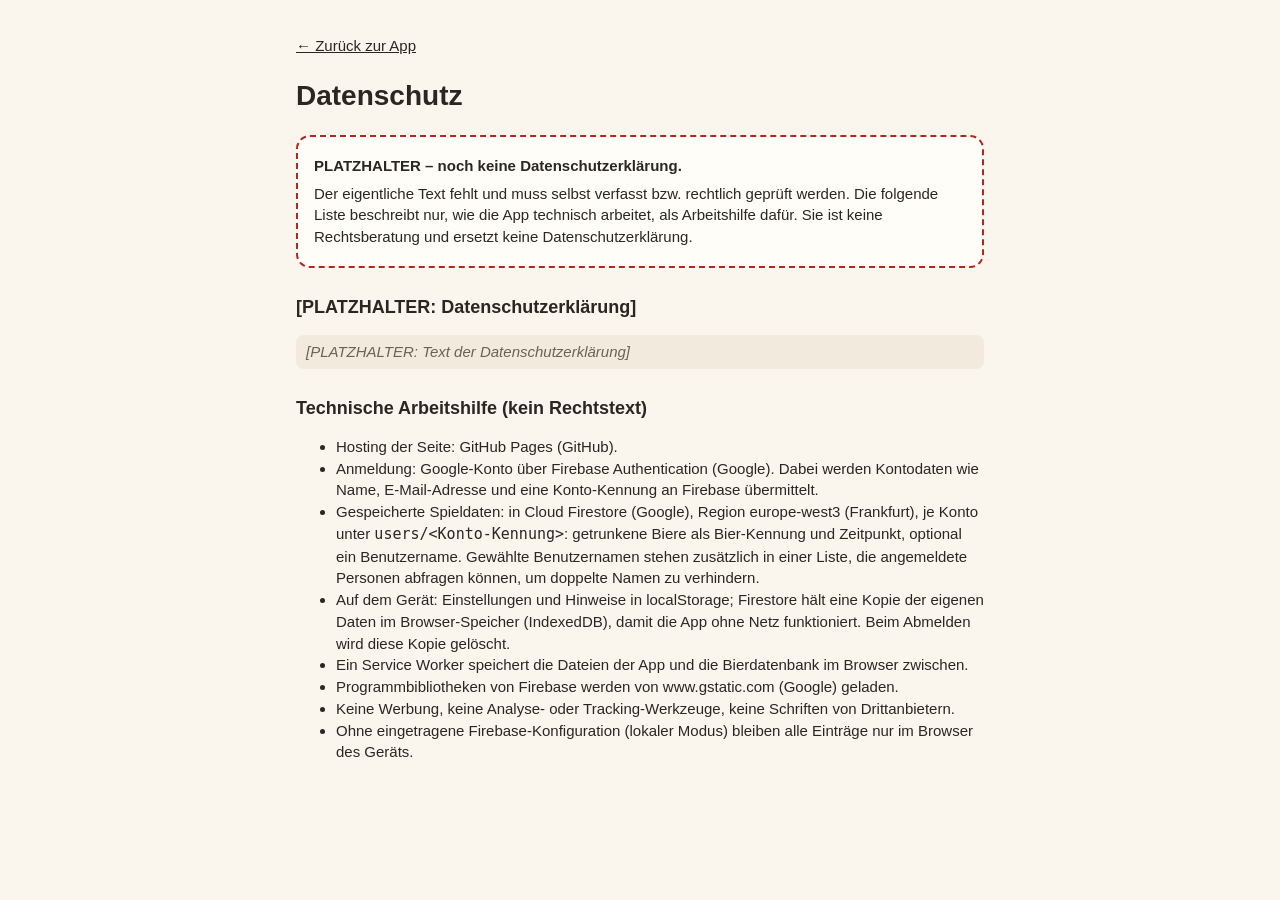
==== datenschutz.html @ 5dcf6887 "Add files via upload" ====
<!DOCTYPE html>
<!-- PLATZHALTER: Diese Seite enthält bewusst keine Datenschutzerklärung. Bitte selbst verfassen bzw. rechtlich prüfen lassen. -->
<html lang="de">
<head>
  <meta charset="utf-8">
  <meta name="viewport" content="width=device-width, initial-scale=1, viewport-fit=cover">
  <meta name="robots" content="noindex">
  <title>Datenschutz – Bier Sammler</title>
  <script>try { var t = localStorage.getItem('biersammler-theme-v1'); if (t === 'light' || t === 'dark') document.documentElement.dataset.theme = t; } catch (e) {}</script>
  <link rel="icon" type="image/png" sizes="32x32" href="icons/favicon-32.png">
  <link rel="stylesheet" href="css/style.css">
</head>
<body>
  <main class="wrap legal-page">
    <p><a href="./">← Zurück zur App</a></p>
    <h1>Datenschutz</h1>

    <div class="placeholder">
      <p><b>PLATZHALTER – noch keine Datenschutzerklärung.</b></p>
      <p>Der eigentliche Text fehlt und muss selbst verfasst bzw. rechtlich geprüft werden.
        Die folgende Liste beschreibt nur, wie die App technisch arbeitet, als Arbeitshilfe dafür. Sie ist keine
        Rechtsberatung und ersetzt keine Datenschutzerklärung.</p>
    </div>

    <h2>[PLATZHALTER: Datenschutzerklärung]</h2>
    <p class="placeholder-line">[PLATZHALTER: Text der Datenschutzerklärung]</p>

    <h2>Technische Arbeitshilfe (kein Rechtstext)</h2>
    <ul>
      <li>Hosting der Seite: GitHub Pages (GitHub).</li>
      <li>Anmeldung: Google-Konto über Firebase Authentication (Google). Dabei werden Kontodaten wie Name, E-Mail-Adresse
        und eine Konto-Kennung an Firebase übermittelt.</li>
      <li>Gespeicherte Spieldaten: in Cloud Firestore (Google), Region europe-west3 (Frankfurt), je Konto unter
        <code>users/&lt;Konto-Kennung&gt;</code>: getrunkene Biere als Bier-Kennung und Zeitpunkt, optional ein Benutzername.
        Gewählte Benutzernamen stehen zusätzlich in einer Liste, die angemeldete Personen abfragen können, um doppelte Namen
        zu verhindern.</li>
      <li>Auf dem Gerät: Einstellungen und Hinweise in localStorage; Firestore hält eine Kopie der eigenen Daten im
        Browser-Speicher (IndexedDB), damit die App ohne Netz funktioniert. Beim Abmelden wird diese Kopie gelöscht.</li>
      <li>Ein Service Worker speichert die Dateien der App und die Bierdatenbank im Browser zwischen.</li>
      <li>Programmbibliotheken von Firebase werden von www.gstatic.com (Google) geladen.</li>
      <li>Keine Werbung, keine Analyse- oder Tracking-Werkzeuge, keine Schriften von Drittanbietern.</li>
      <li>Ohne eingetragene Firebase-Konfiguration (lokaler Modus) bleiben alle Einträge nur im Browser des Geräts.</li>
    </ul>
  </main>
</body>
</html>
---- css/style.css ----
/* Bier Sammler – Gestaltung.
   Alle Farben stehen als Variablen in diesem ersten Abschnitt. Der dunkle Modus steht zweimal da
   (System-Einstellung und Auswahl „dunkel“ in den Einstellungen): Änderungen bitte in beiden Blöcken. */

/* ---------- Farben: hell ---------- */
:root, ::backdrop {
  color-scheme: light;
  --bg: #FAF6EE;          /* Seitenhintergrund (cremeweiß) */
  --surface: #FFFDF8;     /* Karten, Dialoge */
  --surface-2: #F2EBDD;   /* Flächen innerhalb von Dialogen, Eingabefelder */
  --text: #2B2620;
  --muted: #6B6257;       /* gedämpfte Schrift (Kontrast 5,7 : 1 auf --bg) */
  --line: #E4D9C6;
  --accent: #C27A06;      /* Bernstein: Level-Ring, Hervorhebungen */
  --strong: #3B2A1A;      /* Hauptknöpfe („+“, Bestätigen) */
  --on-strong: #FFFAF0;
  --focus: #2F6FA8;
  --ok: #3F7A4C;
  --danger: #B3261E;
  --on-danger: #FFFFFF;
  --shadow: rgb(70 50 20 / 0.16);
  --backdrop: rgb(40 30 20 / 0.5);
  --radius: 16px;

  /* Kategorie-Farben (1 Standardgebräu … 5 Heiligtum) und die Schrift darauf */
  --k1: #D8CFBF; --on-k1: #2B2620;  /* Standardgebräu: Malz-Beige */
  --k2: #3F7A4C; --on-k2: #FFFFFF;  /* Klassiker: Hopfengrün */
  --k3: #2F6FA8; --on-k3: #FFFFFF;  /* Spezialität: Blau */
  --k4: #7B4FB3; --on-k4: #FFFFFF;  /* Zaubertrank: Violett */
  --k5: #E0A91B; --on-k5: #2B2010;  /* Heiligtum: Gold */
}

/* ---------- Farben: dunkel (System-Einstellung, sofern nicht „hell“ gewählt) ---------- */
@media (prefers-color-scheme: dark) {
  :root:not([data-theme="light"]), :root:not([data-theme="light"]) ::backdrop {
    color-scheme: dark;
    --bg: #15130F;
    --surface: #201D18;
    --surface-2: #2B2720;
    --text: #F1EBE0;
    --muted: #A99F90;
    --line: #3A342B;
    --accent: #F2B33D;
    --strong: #F1EBE0;
    --on-strong: #15130F;
    --focus: #78ACDC;
    --ok: #79B886;
    --danger: #FF8A80;
    --on-danger: #15130F;
    --shadow: rgb(0 0 0 / 0.5);
    --backdrop: rgb(0 0 0 / 0.62);
    --k1: #A39A8B; --on-k1: #15130F;
    --k2: #79B886; --on-k2: #15130F;
    --k3: #78ACDC; --on-k3: #15130F;
    --k4: #B796E2; --on-k4: #15130F;
    --k5: #F2C14E; --on-k5: #15130F;
  }
}
/* ---------- Farben: dunkel (Auswahl „dunkel“) – identisch zum Block darüber ---------- */
:root[data-theme="dark"], :root[data-theme="dark"] ::backdrop {
  color-scheme: dark;
  --bg: #15130F;
  --surface: #201D18;
  --surface-2: #2B2720;
  --text: #F1EBE0;
  --muted: #A99F90;
  --line: #3A342B;
  --accent: #F2B33D;
  --strong: #F1EBE0;
  --on-strong: #15130F;
  --focus: #78ACDC;
  --ok: #79B886;
  --danger: #FF8A80;
  --on-danger: #15130F;
  --shadow: rgb(0 0 0 / 0.5);
  --backdrop: rgb(0 0 0 / 0.62);
  --k1: #A39A8B; --on-k1: #15130F;
  --k2: #79B886; --on-k2: #15130F;
  --k3: #78ACDC; --on-k3: #15130F;
  --k4: #B796E2; --on-k4: #15130F;
  --k5: #F2C14E; --on-k5: #15130F;
}

/* ---------- Grundlayout ---------- */
* { box-sizing: border-box; }
html { -webkit-text-size-adjust: 100%; }
/* Solange ein Dialog offen ist, scrollt die Seite dahinter nicht mit */
html:has(dialog[open]) { overflow: hidden; }
body {
  margin: 0;
  min-height: 100vh;
  background: var(--bg);
  color: var(--text);
  font: 15px/1.45 -apple-system, BlinkMacSystemFont, "Segoe UI", Inter, Roboto, sans-serif;
  -webkit-font-smoothing: antialiased;
}
h1, h2, h3, .rounded { font-family: ui-rounded, "SF Pro Rounded", -apple-system, BlinkMacSystemFont, "Segoe UI", Roboto, sans-serif; }
button, input, select, textarea { font: inherit; color: inherit; }
/* 16px in Eingabefeldern, damit iOS beim Antippen nicht hineinzoomt */
input, select, textarea { font-size: 16px; }
button { cursor: pointer; }
:focus-visible { outline: 2px solid var(--focus); outline-offset: 2px; }
.ico { width: 20px; height: 20px; flex-shrink: 0; fill: none; stroke: currentColor; stroke-width: 1.6; stroke-linecap: round; stroke-linejoin: round; }
.wrap {
  max-width: 1100px;
  margin: 0 auto;
  padding-left: max(16px, env(safe-area-inset-left));
  padding-right: max(16px, env(safe-area-inset-right));
}
.sr-only { position: absolute; width: 1px; height: 1px; overflow: hidden; clip: rect(0 0 0 0); white-space: nowrap; }

/* ---------- Knöpfe ---------- */
.btn {
  display: inline-flex; align-items: center; justify-content: center; gap: 6px;
  min-height: 40px; padding: 8px 16px;
  border: 1px solid var(--line); border-radius: 999px;
  background: var(--surface); color: var(--text);
  font-weight: 600;
}
.btn:hover { border-color: var(--muted); }
.btn.primary { background: var(--strong); border-color: var(--strong); color: var(--on-strong); }
.btn.danger { background: var(--danger); border-color: var(--danger); color: var(--on-danger); }
.btn.ghost { background: transparent; }
.btn:disabled { opacity: 0.5; cursor: default; }
.icon-btn {
  display: inline-grid; place-items: center;
  width: 40px; height: 40px; padding: 0;
  border: 1px solid var(--line); border-radius: 50%;
  background: var(--surface); color: var(--text);
}
.icon-btn:hover { border-color: var(--muted); }

/* ---------- Anmeldesperre ---------- */
/* Solange <html> die Klasse "locked" trägt, ist nur die Anmeldeseite zu sehen; #main ist dann leer. */
.gate { display: none; }
.locked .top, .locked main, .locked .fab { display: none; }
.locked .gate {
  display: flex; flex-direction: column; align-items: center; justify-content: center; gap: 14px;
  min-height: 100vh; min-height: 100dvh;
  padding: max(24px, env(safe-area-inset-top)) max(24px, env(safe-area-inset-right)) max(24px, env(safe-area-inset-bottom)) max(24px, env(safe-area-inset-left));
  text-align: center;
}
.gate-logo { width: 96px; height: 96px; border-radius: 22px; box-shadow: 0 6px 20px var(--shadow); }
.gate-title { margin: 4px 0 0; font-size: 30px; }
.gate-sub { margin: 0 0 8px; max-width: 320px; color: var(--muted); }

/* ---------- Kopfleiste ---------- */
.top { padding-top: max(14px, env(safe-area-inset-top)); }
.top-row { display: flex; align-items: center; justify-content: space-between; gap: 12px; }
.brand { min-width: 0; }
.brand h1 { margin: 0; font-size: 26px; line-height: 1.15; letter-spacing: -0.01em; }
.who { margin: 2px 0 0; color: var(--muted); font-size: 14px; white-space: nowrap; overflow: hidden; text-overflow: ellipsis; }

/* Level-Ring: Kreis füllt sich mit dem Fortschritt im Level, Level-Zahl in der Mitte */
.level { flex-shrink: 0; width: 56px; height: 56px; position: relative; }
.level svg { width: 100%; height: 100%; transform: rotate(-90deg); }
.level .track { fill: none; stroke: var(--line); stroke-width: 5; }
.level .fill { fill: none; stroke: var(--accent); stroke-width: 5; stroke-linecap: round; transition: stroke-dashoffset 0.6s ease; }
.level .num {
  position: absolute; inset: 0; display: grid; place-items: center;
  font-family: ui-rounded, "SF Pro Rounded", -apple-system, sans-serif; font-weight: 800; font-size: 20px;
}

.tools { display: flex; align-items: center; gap: 10px; margin-top: 12px; padding-bottom: 6px; }
/* Hinweis zwischen den Knöpfen; höchstens zwei kleine Zeilen, damit die Zeile (40px Knopfhöhe) nicht wächst */
.sync {
  flex: 1; min-width: 0; max-height: 2.5em; overflow: hidden;
  color: var(--muted); font-size: 12px; line-height: 1.25; text-align: center;
  display: -webkit-box; -webkit-line-clamp: 2; -webkit-box-orient: vertical;
}

/* ---------- Inhalt ---------- */
main { padding-top: 12px; padding-bottom: calc(110px + env(safe-area-inset-bottom)); }
.empty { margin: 32px auto; max-width: 420px; text-align: center; color: var(--muted); }
.empty h2 { color: var(--text); font-size: 20px; margin: 12px 0 6px; }
.empty .bottle-art { width: 64px; height: 64px; color: var(--accent); }
.loading { display: grid; justify-items: center; gap: 12px; margin: 48px auto; color: var(--muted); }
.spinner { width: 32px; height: 32px; border-radius: 50%; border: 3px solid var(--line); border-top-color: var(--accent); animation: spin 0.9s linear infinite; }
@keyframes spin { to { transform: rotate(360deg); } }

/* ---------- „+“-Knopf ---------- */
.fab {
  position: fixed; z-index: 10;
  left: 50%; bottom: calc(18px + env(safe-area-inset-bottom));
  transform: translateX(-50%);
  width: 64px; height: 64px; border-radius: 50%;
  display: grid; place-items: center;
  border: 0; background: var(--strong); color: var(--on-strong);
  box-shadow: 0 8px 24px var(--shadow), 0 0 0 4px var(--bg);
  transition: transform 0.15s ease;
}
.fab svg { width: 30px; height: 30px; fill: none; stroke: currentColor; stroke-width: 2.4; stroke-linecap: round; }
.fab:active { transform: translateX(-50%) scale(0.94); }

/* ---------- Dialoge ---------- */
/* Auf dem Smartphone als Blatt von unten, ab 641px mittig */
dialog.sheet {
  width: 100%; max-width: 100%; max-height: 92vh; max-height: 92dvh;
  margin: auto 0 0; padding: 0;
  border: 0; border-radius: 22px 22px 0 0;
  background: var(--surface); color: var(--text);
  box-shadow: 0 -8px 40px var(--shadow);
  overflow: hidden;
}
dialog.sheet[open] { display: flex; flex-direction: column; }
dialog.sheet::backdrop { background: var(--backdrop); }
.sheet-head {
  display: flex; align-items: center; gap: 12px;
  padding: 16px max(16px, env(safe-area-inset-right)) 10px max(16px, env(safe-area-inset-left));
  border-bottom: 1px solid var(--line);
}
.sheet-head h2 { flex: 1; min-width: 0; margin: 0; font-size: 20px; }
/* flex: 1 – der Inhalt füllt den ganzen Dialog; sonst gälte ein Tipp in leere Fläche als Tipp auf den Hintergrund */
.sheet-body {
  flex: 1; min-height: 0;
  overflow-y: auto; overscroll-behavior: contain;
  padding: 16px max(16px, env(safe-area-inset-right)) calc(20px + env(safe-area-inset-bottom)) max(16px, env(safe-area-inset-left));
}
.close { width: 36px; height: 36px; border: 0; border-radius: 50%; background: var(--surface-2); font-size: 22px; line-height: 1; }
.sheet.small .sheet-body { text-align: center; }
.sheet .actions { display: flex; flex-wrap: wrap; gap: 10px; justify-content: center; margin-top: 18px; }
@media (min-width: 641px) {
  dialog.sheet { max-width: 560px; max-height: 86vh; margin: auto; border-radius: 22px; box-shadow: 0 12px 48px var(--shadow); }
  dialog.sheet.small { max-width: 420px; }
  .sheet-body { padding-bottom: 22px; }
}
.note { color: var(--muted); font-size: 14px; }

.note.center, .center { text-align: center; }

/* ---------- Sammelkarte ---------- */
/* Kategorie-Farbe je Karte: .k1 … .k5 setzen --k (Fläche) und --on-k (Schrift darauf) */
.k1 { --k: var(--k1); --on-k: var(--on-k1); }
.k2 { --k: var(--k2); --on-k: var(--on-k2); }
.k3 { --k: var(--k3); --on-k: var(--on-k3); }
.k4 { --k: var(--k4); --on-k: var(--on-k4); }
.k5 { --k: var(--k5); --on-k: var(--on-k5); }
/* Raster: Smartphone 2 Spalten (beste Karten: 2 × 3), breiter mehr Spalten.
   Die besten 6 Karten stehen ab 641px in 3, ab 1000px in 6 Spalten, damit keine Lücke in der letzten Reihe bleibt. */
.grid { display: grid; grid-template-columns: repeat(2, minmax(0, 1fr)); gap: 12px; }
@media (min-width: 641px) {
  .grid { grid-template-columns: repeat(auto-fill, minmax(170px, 1fr)); gap: 14px; }
  .grid.top { grid-template-columns: repeat(3, minmax(0, 1fr)); }
}
@media (min-width: 1000px) { .grid, .grid.top { grid-template-columns: repeat(6, minmax(0, 1fr)); } }
button.bcard { font: inherit; cursor: pointer; transition: transform 0.15s ease, box-shadow 0.15s ease; }
button.bcard:hover { transform: translateY(-2px); }
button.bcard:active { transform: scale(0.98); }

/* ---------- Startseite ---------- */
.home-head { display: flex; align-items: baseline; justify-content: space-between; gap: 12px; margin: 4px 0 6px; }
.home-head h2 { margin: 0; font-size: 20px; }
.progress { margin: 0; color: var(--muted); font-size: 14px; white-space: nowrap; }
.progress b { color: var(--text); }
.progress-bar { height: 6px; margin-bottom: 14px; border-radius: 999px; background: var(--line); overflow: hidden; }
.progress-bar span { display: block; height: 100%; border-radius: inherit; background: var(--accent); }
.more-toggle {
  display: flex; align-items: center; gap: 10px; width: 100%;
  margin: 18px 0 12px; padding: 12px 14px;
  border: 1px solid var(--line); border-radius: 14px;
  background: var(--surface); font-weight: 650; text-align: left;
}
.more-toggle:hover { border-color: var(--muted); }
.chev { width: 9px; height: 9px; flex-shrink: 0; border-right: 2px solid currentColor; border-bottom: 2px solid currentColor; transform: rotate(-45deg); transition: transform 0.2s ease; }
[aria-expanded="true"] > .chev { transform: rotate(45deg); }

/* ---------- Große Kartenansicht ---------- */
.card-view { width: min(240px, 72vw); margin: 4px auto 16px; }
.card-view .bcard .title { font-size: 20px; }
.sheet h3 { margin: 18px 0 8px; font-size: 16px; }
.facts { display: grid; gap: 0; margin: 0; }
.facts > div { display: grid; grid-template-columns: minmax(110px, 38%) 1fr; gap: 12px; padding: 8px 0; border-bottom: 1px solid var(--line); }
.facts > div:last-child { border-bottom: 0; }
.facts dt { color: var(--muted); }
.facts dd { margin: 0; overflow-wrap: anywhere; }
.facts.mine { padding: 4px 14px; border-radius: 14px; background: var(--surface-2); }
.facts.mine > div { border-color: color-mix(in srgb, var(--line) 70%, transparent); }
.desc { margin-top: 14px; border: 1px solid var(--line); border-radius: 14px; }
.desc summary { padding: 12px 14px; font-weight: 650; cursor: pointer; }
.desc p { margin: 0; padding: 0 14px 14px; white-space: pre-line; overflow-wrap: anywhere; }
.bcard {
  position: relative; display: flex; flex-direction: column;
  width: 100%; min-width: 0; padding: 0; overflow: hidden;
  border: 2px solid var(--k); border-radius: var(--radius);
  background: var(--surface); color: var(--text); text-align: left;
  box-shadow: 0 2px 10px var(--shadow);
}
/* Band: nur der Kategorie-Name, damit er auch in schmalen Karten ganz zu sehen ist */
.band {
  display: block; padding: 6px 10px; background: var(--k); color: var(--on-k);
  font-size: 13px; font-weight: 750; letter-spacing: 0.01em; text-align: center;
}
.band .kat { display: block; overflow-wrap: anywhere; }
/* Zähler „×n“ als Plakette oben rechts in der Karte */
.count {
  position: absolute; top: 8px; right: 8px;
  min-width: 32px; padding: 2px 8px; border-radius: 999px;
  background: var(--k); color: var(--on-k);
  font: 800 14px/1.2 ui-rounded, "SF Pro Rounded", -apple-system, sans-serif; text-align: center;
}
.bcard-body { flex: 1; position: relative; display: flex; flex-direction: column; align-items: center; gap: 4px; padding: 12px 10px 12px; text-align: center; min-width: 0; }
.bottle { width: 26px; height: 62px; margin-bottom: 4px; fill: var(--k); }
.bottle .label { fill: var(--surface); opacity: 0.85; }
.bcard .title {
  display: -webkit-box; -webkit-line-clamp: 3; -webkit-box-orient: vertical; overflow: hidden;
  max-width: 100%; overflow-wrap: anywhere; /* bricht nur sehr lange Wörter um, ohne Silbentrennung */
  font-family: ui-rounded, "SF Pro Rounded", -apple-system, sans-serif;
  font-size: 17px; font-weight: 750; line-height: 1.2;
}
.bcard .brand { max-width: 100%; overflow: hidden; text-overflow: ellipsis; white-space: nowrap; color: var(--muted); font-size: 13px; }
.chips { display: flex; flex-wrap: wrap; justify-content: center; gap: 4px; margin-top: 4px; }
.chips span { padding: 1px 8px; border-radius: 999px; background: var(--surface-2); font-size: 12px; font-weight: 600; white-space: nowrap; }
.bcard .sorte { max-width: 100%; color: var(--muted); font-size: 12px; overflow-wrap: anywhere; }

/* Zaubertrank: schillernder Verlaufsrahmen. Heiligtum: doppelter Goldrand, Leuchten und Glanz.
   So unterscheiden sich die seltenen Karten nicht nur über die Farbe. */
.bcard.k4 {
  border: 2px solid transparent;
  background: linear-gradient(var(--surface), var(--surface)) padding-box,
              linear-gradient(135deg, var(--k4), var(--k3), var(--k4), var(--k5)) border-box;
}
.bcard.k5 {
  border: 3px double var(--k5);
  box-shadow: 0 0 0 1px var(--k5), 0 0 18px color-mix(in srgb, var(--k5) 55%, transparent), 0 2px 10px var(--shadow);
}
.bcard.k4::after, .bcard.k5::after {
  content: ""; position: absolute; inset: 0; pointer-events: none;
  background: linear-gradient(115deg, transparent 35%, rgb(255 255 255 / 0.35) 50%, transparent 65%);
  background-size: 250% 100%; background-position: 120% 0;
  animation: sheen 3.6s ease-in-out infinite;
}
.bcard.k4::after { animation-duration: 5s; background-image: linear-gradient(115deg, transparent 40%, rgb(255 255 255 / 0.22) 50%, transparent 60%); }
@keyframes sheen { 0%, 55% { background-position: 120% 0; } 100% { background-position: -120% 0; } }

/* ---------- Hinzufügen ---------- */
/* Auf dem Smartphone volle Höhe, damit die Trefferliste beim Tippen nicht springt */
#add[open] { height: 92vh; height: 92dvh; }
@media (min-width: 641px) { #add[open] { height: min(680px, 86vh); } }
.search-field input {
  width: 100%; min-height: 48px; padding: 10px 16px;
  border: 1px solid var(--line); border-radius: 14px;
  background: var(--surface-2); color: var(--text);
}
.search-field input:focus { outline: 2px solid var(--focus); outline-offset: 0; border-color: transparent; }
.results { margin-top: 12px; }
.results-head { margin: 4px 0 8px; font-size: 13px; color: var(--muted); text-transform: uppercase; letter-spacing: 0.05em; }
.hits { list-style: none; margin: 0; padding: 0; display: grid; gap: 6px; }
.hit {
  display: flex; flex-direction: column; gap: 2px; width: 100%;
  padding: 10px 14px; border: 1px solid var(--line); border-radius: 12px;
  background: var(--surface); text-align: left;
}
.hit:hover { border-color: var(--muted); }
.hit-name { font-weight: 650; overflow-wrap: anywhere; }
.hit-sub { color: var(--muted); font-size: 13px; overflow-wrap: anywhere; }

/* Karte umdrehen: Rückseite ausgegraut (nur der Name), Vorderseite kommt erst nach dem Bestätigen ins Dokument */
.flip { width: min(240px, 72vw); margin: 12px auto 8px; perspective: 1000px; }
.flip-inner { display: grid; grid-template-columns: minmax(0, 1fr); transition: transform 0.75s cubic-bezier(0.3, 0.7, 0.3, 1.15); transform-style: preserve-3d; }
.flip .face { grid-area: 1 / 1; min-width: 0; backface-visibility: hidden; -webkit-backface-visibility: hidden; }
.flip .face.front { transform: rotateY(180deg); }
.flip.revealed .flip-inner { transform: rotateY(180deg); }
.flip .bcard { height: 100%; }
.flip .bcard .title { font-size: 20px; }
.hidden-card {
  --k: var(--line);
  align-items: center; justify-content: center; gap: 10px; min-height: 260px; padding: 20px 14px;
  background: repeating-linear-gradient(135deg, var(--surface-2) 0 10px, var(--surface) 10px 20px);
  color: var(--muted); text-align: center; filter: grayscale(1);
}
.hidden-card .bottle { fill: var(--muted); opacity: 0.5; }
.hidden-card .ask { font: 800 34px/1 ui-rounded, "SF Pro Rounded", -apple-system, sans-serif; opacity: 0.6; }
.reveal-info { text-align: center; }
.reveal-info p { margin: 6px 0; }
.gain { font: 800 22px/1.2 ui-rounded, "SF Pro Rounded", -apple-system, sans-serif; color: var(--text); animation: pop 0.5s 0.6s both; }
.levelup {
  display: inline-block; padding: 6px 16px; border-radius: 999px;
  background: var(--strong); color: var(--on-strong); font-weight: 800;
  box-shadow: 0 0 0 3px var(--accent);
  animation: pop 0.5s 0.8s both;
}
.new { color: var(--muted); font-weight: 650; animation: pop 0.5s 0.9s both; }
@keyframes pop { from { opacity: 0; transform: scale(0.8); } to { opacity: 1; transform: none; } }

/* ---------- Statistiken ---------- */
.tiles { display: grid; grid-template-columns: repeat(2, minmax(0, 1fr)); gap: 10px; }
@media (min-width: 480px) { .tiles { grid-template-columns: repeat(3, minmax(0, 1fr)); } }
.tile { display: flex; flex-direction: column; gap: 2px; padding: 12px 14px; border-radius: 14px; background: var(--surface-2); min-width: 0; }
.tile b { font: 800 24px/1.1 ui-rounded, "SF Pro Rounded", -apple-system, sans-serif; }
.tile span { font-size: 13px; color: var(--muted); }
.tile small { font-size: 12px; color: var(--muted); }
.facts dd .sub { color: var(--muted); font-size: 13px; }
.h-sub { margin-left: 6px; color: var(--muted); font-size: 14px; font-weight: 500; }
.stat-line { margin: 0 0 10px; color: var(--muted); }
.stat-line b { color: var(--text); font-size: 18px; }

/* Balkendiagramm: 12 Spalten, Höhe in Prozent der stärksten Woche */
.weeks {
  list-style: none; margin: 0; padding: 0;
  display: grid; grid-template-columns: repeat(12, minmax(0, 1fr)); gap: 4px; align-items: end;
  height: 150px;
}
.weeks li { display: grid; grid-template-rows: 16px 1fr 16px; height: 100%; text-align: center; min-width: 0; }
.weeks .bar-val { font-size: 11px; font-weight: 700; color: var(--muted); align-self: end; }
.weeks .bar { align-self: end; justify-self: stretch; min-height: 2px; border-radius: 5px 5px 2px 2px; background: color-mix(in srgb, var(--accent) 55%, var(--line)); }
.weeks li.now .bar { background: var(--accent); }
.weeks .bar-kw { font-size: 11px; color: var(--muted); align-self: end; }
.weeks li.now .bar-kw, .weeks li.now .bar-val { color: var(--text); font-weight: 700; }

/* Kategorien: gefunden / vorhanden mit Balken in Kategoriefarbe */
.kats { list-style: none; margin: 0; padding: 0; display: grid; gap: 8px; }
.kats li { display: grid; grid-template-columns: minmax(0, 8.5em) 1fr auto; align-items: center; gap: 10px; }
.kat-name { font-weight: 650; overflow-wrap: anywhere; }
.kat-bar { height: 10px; border-radius: 999px; background: var(--surface-2); overflow: hidden; }
.kat-bar span { display: block; height: 100%; border-radius: inherit; background: var(--k); }
.kat-num { font-variant-numeric: tabular-nums; color: var(--muted); font-size: 14px; white-space: nowrap; }

/* Bundesländer: alle 16, entdeckte hervorgehoben (mit Haken, nicht nur Farbe) */
.states { list-style: none; margin: 0; padding: 0; display: flex; flex-wrap: wrap; gap: 6px; }
.states li { padding: 4px 10px; border: 1px dashed var(--line); border-radius: 999px; color: var(--muted); font-size: 13px; }
.states li.on { border: 1px solid var(--accent); background: color-mix(in srgb, var(--accent) 16%, var(--surface)); color: var(--text); font-weight: 650; }
.states li.on::before { content: "✓ "; }

/* ---------- Einstellungen ---------- */
.btn.small { min-height: 34px; padding: 4px 12px; font-size: 14px; }
.btn.danger-ghost { background: transparent; border-color: var(--danger); color: var(--danger); }
.set-sec { padding: 4px 0 14px; border-bottom: 1px solid var(--line); }
.set-sec:last-of-type { border-bottom: 0; }
.set-sec h3 { margin: 12px 0 8px; }
.set-sec .note { margin: 8px 0; }
.set-details > summary { padding: 12px 0; font: 700 16px/1.3 ui-rounded, "SF Pro Rounded", -apple-system, sans-serif; cursor: pointer; }
.name-form { display: flex; gap: 8px; }
.name-form .search-field { flex: 1; min-width: 0; }
.name-msg { min-height: 1.45em; margin: 6px 0 0; font-size: 14px; }
.name-msg.ok { color: var(--ok); font-weight: 650; }
.name-msg.err { color: var(--danger); font-weight: 650; }
/* Darstellung: Segmentschalter aus echten Optionsfeldern (Tastatur und Screenreader funktionieren) */
.seg { display: inline-flex; padding: 3px; border-radius: 999px; background: var(--surface-2); }
.seg-opt { position: relative; }
.seg-opt input { position: absolute; opacity: 0; inset: 0; margin: 0; cursor: pointer; }
.seg-opt span { display: block; padding: 7px 16px; border-radius: 999px; font-weight: 600; font-size: 14px; }
.seg-opt input:checked + span { background: var(--surface); box-shadow: 0 1px 4px var(--shadow); }
.seg-opt input:focus-visible + span { outline: 2px solid var(--focus); outline-offset: 1px; }
/* Sammlung verwalten */
.coll { list-style: none; margin: 10px 0 4px; padding: 0; display: grid; gap: 6px; }
.coll > li:not(.note) {
  display: flex; align-items: center; gap: 10px;
  padding: 8px 10px 8px 12px; border: 1px solid var(--line); border-left: 5px solid var(--k); border-radius: 12px;
}
.coll-name { flex: 1; min-width: 0; display: flex; flex-direction: column; }
.coll-title { font-weight: 650; overflow-wrap: anywhere; }
.coll-sub { color: var(--muted); font-size: 13px; }
.coll-btns { display: flex; flex-shrink: 0; gap: 6px; }
@media (max-width: 400px) {
  .coll > li:not(.note) { flex-wrap: wrap; }
  .coll-btns { width: 100%; justify-content: flex-end; }
}
.howto p { margin: 0 0 10px; }
.howto-kats { list-style: none; margin: 0 0 10px; padding: 0; display: grid; gap: 4px; }
.howto-kats li { display: flex; align-items: center; gap: 8px; font-weight: 650; }
.howto-kats .dot { width: 12px; height: 12px; border-radius: 50%; background: var(--k); }
.responsible p { margin: 12px 0 0; padding: 12px 14px; border-radius: 14px; background: var(--surface-2); font-size: 14px; }
.legal { margin: 16px 0 0; text-align: center; font-size: 14px; }
.legal a, .note a { color: inherit; }
/* Bestätigung */
.type-word { display: grid; gap: 6px; margin: 12px 0 0; text-align: left; font-size: 14px; }
.type-word input { min-height: 44px; padding: 8px 12px; border: 1px solid var(--line); border-radius: 12px; background: var(--surface-2); }
#confirm .sheet-body h2 { margin: 4px 0 8px; font-size: 20px; }
#confirm .sheet-body p { margin: 0; }

/* ---------- Impressum und Datenschutz (Platzhalterseiten) ---------- */
.legal-page { max-width: 720px; padding-top: max(20px, env(safe-area-inset-top)); padding-bottom: 40px; }
.legal-page a { color: inherit; }
.legal-page h1 { font-size: 28px; }
.legal-page h2 { margin-top: 26px; font-size: 18px; }
.placeholder { padding: 12px 16px; border: 2px dashed var(--danger); border-radius: 14px; background: var(--surface); }
.placeholder p { margin: 6px 0; }
.placeholder-line { padding: 6px 10px; border-radius: 8px; background: var(--surface-2); color: var(--muted); font-style: italic; }

/* ---------- Hinweis (Toast) ---------- */
/* Als Popover (oberste Ebene): die Standard-Abstände und -Rahmen des Browsers zurücksetzen */
.toast, .toast[popover] {
  inset: auto; margin: 0; border: 0;
  position: fixed; z-index: 30; left: 50%; transform: translateX(-50%);
  bottom: calc(96px + env(safe-area-inset-bottom));
  max-width: calc(100% - 32px);
  padding: 10px 16px; border-radius: 12px;
  background: var(--strong); color: var(--on-strong);
  box-shadow: 0 6px 20px var(--shadow);
  font-size: 14px;
}

/* ---------- Weniger Bewegung ---------- */
@media (prefers-reduced-motion: reduce) {
  *, *::before, *::after { animation-duration: 0.01ms !important; animation-iteration-count: 1 !important; transition-duration: 0.01ms !important; }
  /* Glanz bleibt als ruhiger Schimmer stehen; Karte wird ohne Drehung aufgedeckt */
  .bcard.k4::after, .bcard.k5::after { animation: none; background-position: 50% 0; opacity: 0.5; }
  .flip-inner { transform: none !important; }
  .flip .face { backface-visibility: visible; -webkit-backface-visibility: visible; }
  .flip .face.front { transform: none; opacity: 0; }
  .flip.revealed .face.back { opacity: 0; }
  .flip.revealed .face.front { opacity: 1; }
}
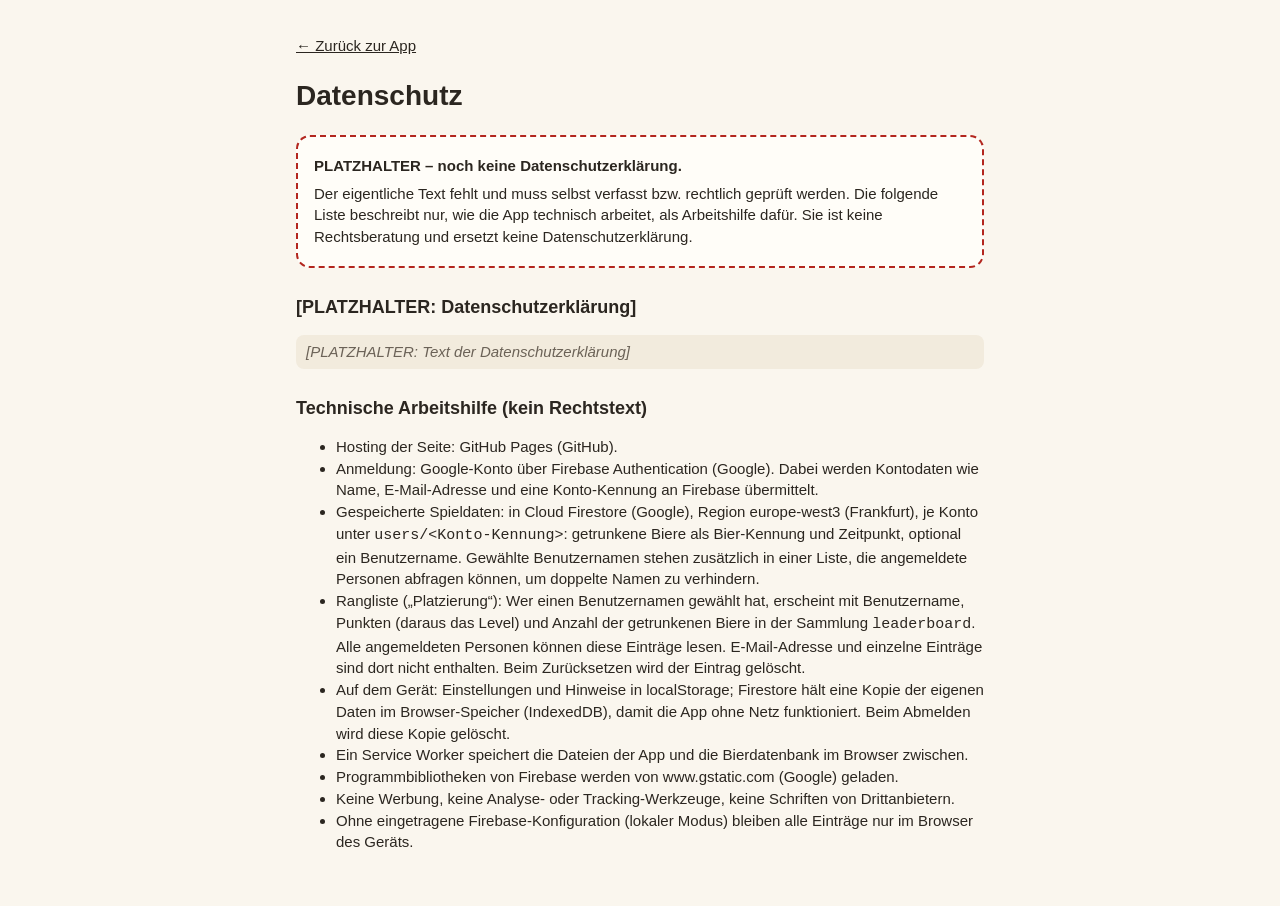
==== commit 327221fa: "update" ====
--- a/datenschutz.html
+++ b/datenschutz.html
@@ -34,6 +34,10 @@
         <code>users/&lt;Konto-Kennung&gt;</code>: getrunkene Biere als Bier-Kennung und Zeitpunkt, optional ein Benutzername.
         Gewählte Benutzernamen stehen zusätzlich in einer Liste, die angemeldete Personen abfragen können, um doppelte Namen
         zu verhindern.</li>
+      <li>Rangliste („Platzierung“): Wer einen Benutzernamen gewählt hat, erscheint mit Benutzername, Punkten (daraus das
+        Level) und Anzahl der getrunkenen Biere in der Sammlung <code>leaderboard</code>. Alle angemeldeten Personen können
+        diese Einträge lesen. E-Mail-Adresse und einzelne Einträge sind dort nicht enthalten. Beim Zurücksetzen wird der
+        Eintrag gelöscht.</li>
       <li>Auf dem Gerät: Einstellungen und Hinweise in localStorage; Firestore hält eine Kopie der eigenen Daten im
         Browser-Speicher (IndexedDB), damit die App ohne Netz funktioniert. Beim Abmelden wird diese Kopie gelöscht.</li>
       <li>Ein Service Worker speichert die Dateien der App und die Bierdatenbank im Browser zwischen.</li>
--- a/css/style.css
+++ b/css/style.css
@@ -122,6 +122,7 @@
 .btn.danger { background: var(--danger); border-color: var(--danger); color: var(--on-danger); }
 .btn.ghost { background: transparent; }
 .btn:disabled { opacity: 0.5; cursor: default; }
+.btn[hidden] { display: none; }
 .icon-btn {
   display: inline-grid; place-items: center;
   width: 40px; height: 40px; padding: 0;
@@ -167,6 +168,14 @@
   flex: 1; min-width: 0; max-height: 2.5em; overflow: hidden;
   color: var(--muted); font-size: 12px; line-height: 1.25; text-align: center;
   display: -webkit-box; -webkit-line-clamp: 2; -webkit-box-orient: vertical;
+}
+/* Mit dem Knopf „Platzierung“ bleibt auf schmalen Bildschirmen zu wenig Platz für den Sync-Hinweis (er würde zu
+   „Wird synch…“ abgeschnitten). Dort rutscht der Hinweis, solange er sichtbar ist, in eine eigene Zeile darunter. */
+.sync:empty { display: none; }
+@media (max-width: 479px) {
+  .tools.has-rank { flex-wrap: wrap; row-gap: 2px; }
+  .tools.has-rank .icon-btn { order: 2; margin-left: auto; }
+  .tools.has-rank .sync { order: 3; flex: 1 1 100%; max-height: none; }
 }
 
 /* ---------- Inhalt ---------- */
@@ -210,9 +219,11 @@
   border-bottom: 1px solid var(--line);
 }
 .sheet-head h2 { flex: 1; min-width: 0; margin: 0; font-size: 20px; }
-/* flex: 1 – der Inhalt füllt den ganzen Dialog; sonst gälte ein Tipp in leere Fläche als Tipp auf den Hintergrund */
+/* Wachsen: der Inhalt füllt den ganzen Dialog; sonst gälte ein Tipp in leere Fläche als Tipp auf den Hintergrund.
+   Grundgröße MUSS auto sein (nicht „flex: 1“ = 0 %): Safari rechnet 0 % im Dialog ohne feste Höhe als 0,
+   dann zeigt das Blatt auf dem iPhone nur die Kopfzeile. Schrumpfen + min-height: 0 = Scrollen ab max-height. */
 .sheet-body {
-  flex: 1; min-height: 0;
+  flex: 1 1 auto; min-height: 0;
   overflow-y: auto; overscroll-behavior: contain;
   padding: 16px max(16px, env(safe-area-inset-right)) calc(20px + env(safe-area-inset-bottom)) max(16px, env(safe-area-inset-left));
 }
@@ -312,6 +323,37 @@
 .chips span { padding: 1px 8px; border-radius: 999px; background: var(--surface-2); font-size: 12px; font-weight: 600; white-space: nowrap; }
 .bcard .sorte { max-width: 100%; color: var(--muted); font-size: 12px; overflow-wrap: anywhere; }
 
+/* Karten-Level: ab 4, 8, 16, 24 und 40 Mal getrunken verändert sich nur die MITTE der Karte (Hintergrund und Flasche),
+   Rahmen und Band bleiben, damit die Kategorie erkennbar bleibt. Die Stufen t1 … t5 setzt GAME.cardTier.
+   --kt ist die Tönung: die Kategorie-Farbe, bei Standardgebräu (blasses Beige) mit Bernstein gemischt. */
+.bcard { --kt: var(--k); }
+.bcard.k1 { --kt: color-mix(in srgb, var(--k1), var(--accent) 45%); }
+.bcard-body { isolation: isolate; }
+.bcard-body.t1 { background: radial-gradient(ellipse 90% 80px at 50% 46px, color-mix(in srgb, var(--kt) 16%, transparent), transparent); }
+.bcard-body.t2 { background: radial-gradient(ellipse 90% 85px at 50% 46px, color-mix(in srgb, var(--kt) 26%, transparent), transparent); }
+.bcard-body.t3 { background: radial-gradient(ellipse 95% 90px at 50% 46px, color-mix(in srgb, var(--kt) 34%, transparent), transparent); --ray: 14%; }
+.bcard-body.t4 { background: radial-gradient(ellipse 100% 95px at 50% 46px, color-mix(in srgb, var(--kt) 42%, transparent), transparent); --ray: 20%; }
+.bcard-body.t5 {
+  background: radial-gradient(circle 38px at 50% 46px, rgb(255 226 140 / 0.6), transparent),
+              radial-gradient(ellipse 105% 100px at 50% 46px, color-mix(in srgb, var(--kt) 52%, transparent), transparent);
+  --ray: 28%;
+}
+/* Strahlen hinter der Flasche (ab Stufe 3), zum Rand hin ausgeblendet */
+.bcard-body.t3::before, .bcard-body.t4::before, .bcard-body.t5::before {
+  content: ""; position: absolute; inset: 0; z-index: -1; pointer-events: none;
+  background: repeating-conic-gradient(from 0deg at 50% 46px, color-mix(in srgb, var(--kt) var(--ray), transparent) 0 7deg, transparent 7deg 14deg);
+  -webkit-mask-image: radial-gradient(circle 120px at 50% 46px, #000, transparent);
+  mask-image: radial-gradient(circle 120px at 50% 46px, #000, transparent);
+}
+.bottle { overflow: visible; }
+.bottle .shine { fill: #fff; opacity: 0.45; }
+.bottle .foam circle { fill: #fff; stroke: var(--kt); stroke-width: 1.4; }
+.bottle .stars path { fill: #E8B424; }
+.bottle.t5 { filter: drop-shadow(0 0 4px rgb(242 193 78 / 0.9)); }
+.bottle.t5 .body { fill: #F2C14E; stroke: #B9820A; stroke-width: 1.2; }
+.bottle.t5 .stars path { transform-box: fill-box; transform-origin: center; animation: twinkle 2.6s ease-in-out infinite; animation-delay: var(--d); }
+@keyframes twinkle { 0%, 100% { opacity: 0.35; transform: scale(0.7); } 50% { opacity: 1; transform: scale(1.15); } }
+
 /* Zaubertrank: schillernder Verlaufsrahmen. Heiligtum: doppelter Goldrand, Leuchten und Glanz.
    So unterscheiden sich die seltenen Karten nicht nur über die Farbe. */
 .bcard.k4 {
@@ -393,6 +435,25 @@
 .h-sub { margin-left: 6px; color: var(--muted); font-size: 14px; font-weight: 500; }
 .stat-line { margin: 0 0 10px; color: var(--muted); }
 .stat-line b { color: var(--text); font-size: 18px; }
+
+/* ---------- Platzierung ---------- */
+.rank { width: 100%; border-collapse: separate; border-spacing: 0; }
+.rank th { padding: 0 6px 8px; color: var(--muted); font-size: 12px; font-weight: 600; text-align: left; }
+.rank td { padding: 9px 6px; border-top: 1px solid var(--line); }
+.rank .pos { width: 44px; }
+.rank .nm { overflow-wrap: anywhere; font-weight: 650; }
+.rank .num { width: 56px; text-align: right; font-variant-numeric: tabular-nums; }
+.rank th.num { text-align: right; }
+.rank .you { color: var(--muted); font-weight: 500; }
+.rank tr.me td { background: var(--surface-2); border-top-color: var(--accent); }
+.rank tr.me td:first-child { border-radius: 10px 0 0 10px; }
+.rank tr.me td:last-child { border-radius: 0 10px 10px 0; }
+.rank tr.gap td { padding: 2px 6px; border: 0; color: var(--muted); text-align: center; letter-spacing: 2px; }
+/* Platz: Plätze 1 bis 3 als Medaille (feste Farben, dunkle Schrift in beiden Darstellungen gut lesbar) */
+.badge { display: inline-grid; place-items: center; min-width: 30px; height: 30px; padding: 0 6px; border-radius: 999px; font-weight: 800; font-variant-numeric: tabular-nums; }
+.badge.p1 { background: #E8B93C; color: #2B2620; }
+.badge.p2 { background: #C5C9CF; color: #2B2620; }
+.badge.p3 { background: #C98A56; color: #2B2620; }
 
 /* Balkendiagramm: 12 Spalten, Höhe in Prozent der stärksten Woche */
 .weeks {
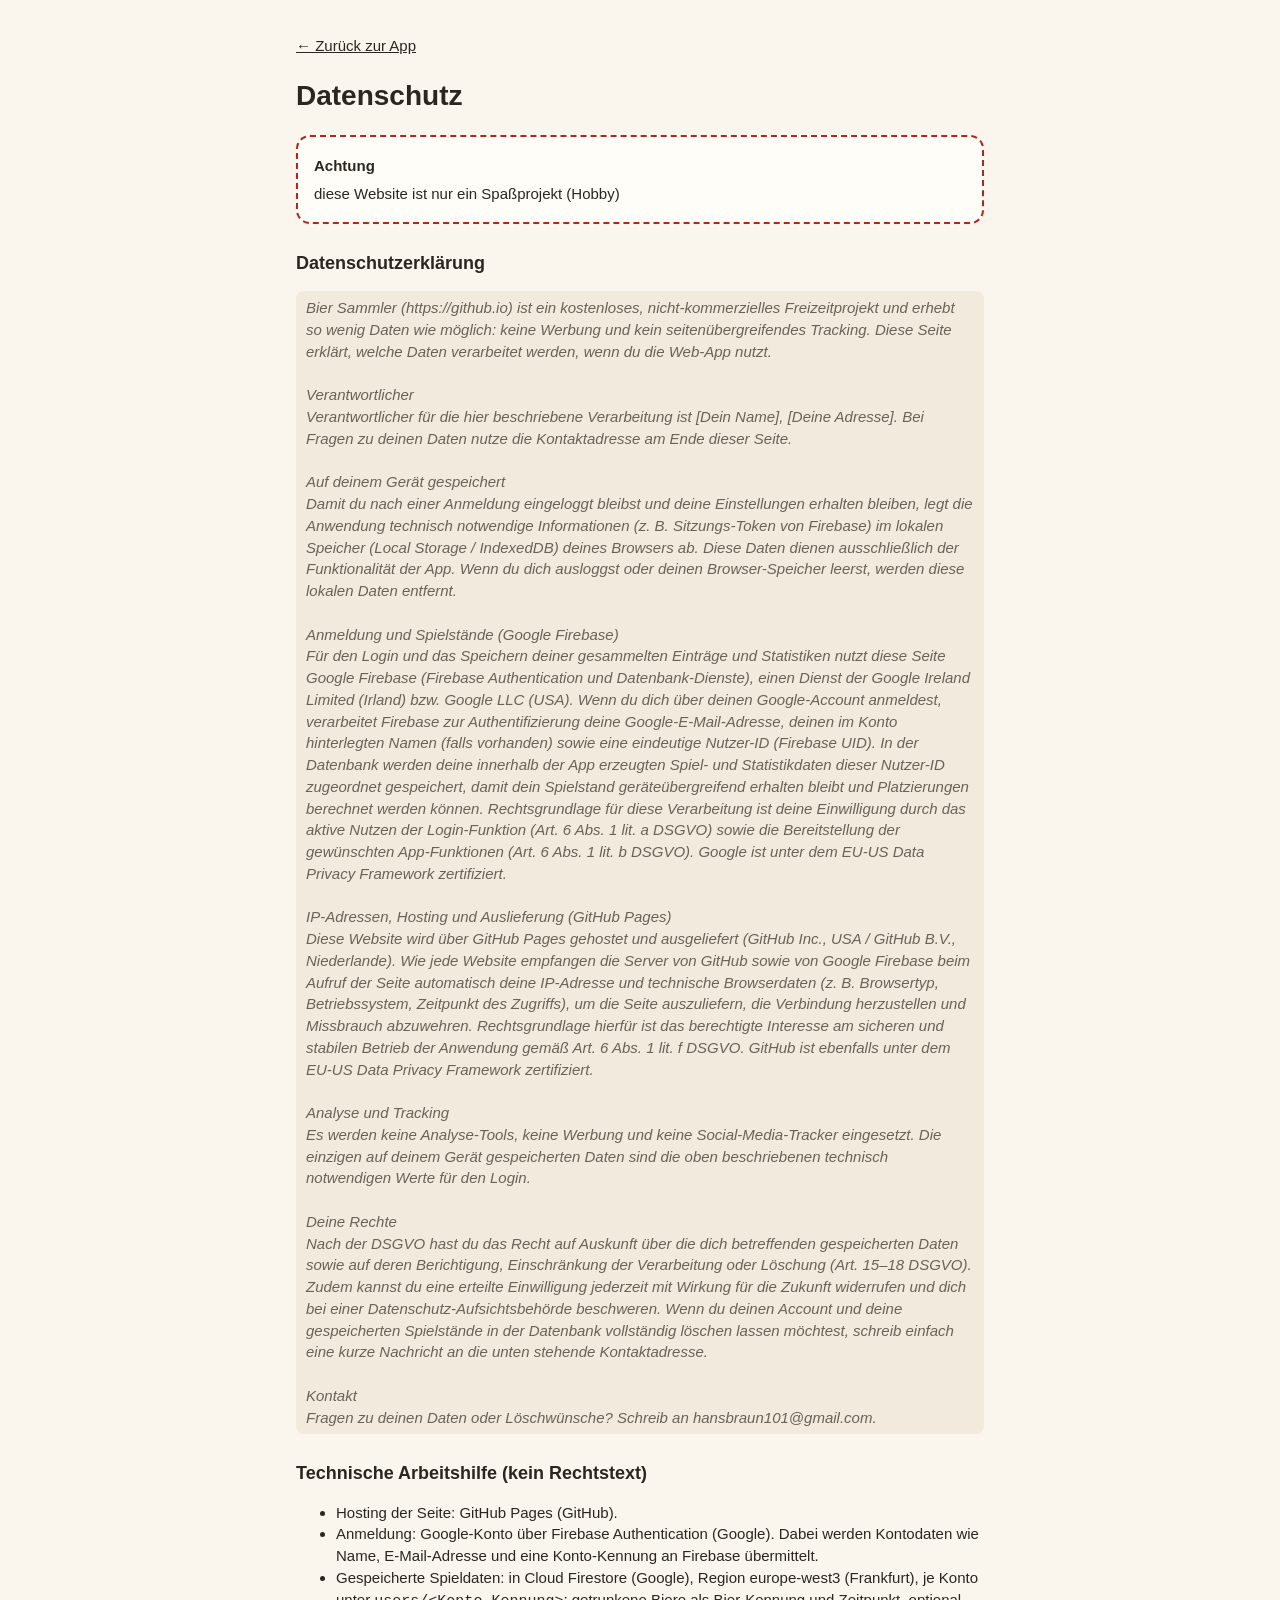
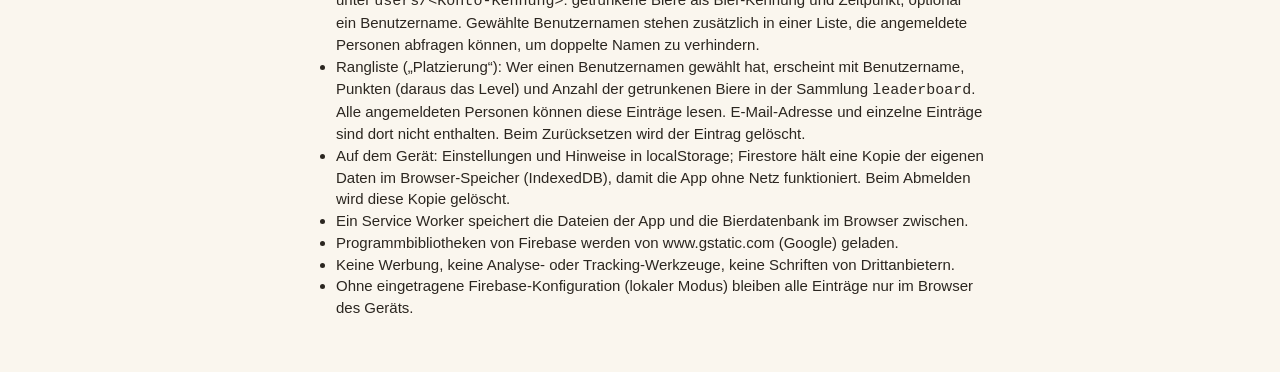
==== commit a857fcda: "update" ====
--- a/datenschutz.html
+++ b/datenschutz.html
@@ -16,14 +16,53 @@
     <h1>Datenschutz</h1>
 
     <div class="placeholder">
-      <p><b>PLATZHALTER – noch keine Datenschutzerklärung.</b></p>
-      <p>Der eigentliche Text fehlt und muss selbst verfasst bzw. rechtlich geprüft werden.
-        Die folgende Liste beschreibt nur, wie die App technisch arbeitet, als Arbeitshilfe dafür. Sie ist keine
-        Rechtsberatung und ersetzt keine Datenschutzerklärung.</p>
+      <p><b>Achtung</b></p>
+      <p>diese Website ist nur ein Spaßprojekt (Hobby)</p>
     </div>
 
-    <h2>[PLATZHALTER: Datenschutzerklärung]</h2>
-    <p class="placeholder-line">[PLATZHALTER: Text der Datenschutzerklärung]</p>
+    <h2>Datenschutzerklärung</h2>
+    <p class="placeholder-line">
+      Bier Sammler (https://github.io) ist ein kostenloses, nicht-kommerzielles Freizeitprojekt und erhebt so wenig Daten wie möglich: keine Werbung und kein seitenübergreifendes Tracking. Diese Seite erklärt, welche Daten verarbeitet werden, wenn du die Web-App nutzt. <br>
+      <br>
+      Verantwortlicher<br>
+
+      Verantwortlicher für die hier beschriebene Verarbeitung ist [Dein Name], [Deine Adresse]. Bei Fragen zu deinen Daten nutze die Kontaktadresse am Ende dieser Seite.
+      <br>
+      <br>
+      Auf deinem Gerät gespeichert<br>
+
+      Damit du nach einer Anmeldung eingeloggt bleibst und deine Einstellungen erhalten bleiben, legt die Anwendung technisch notwendige Informationen (z. B. Sitzungs-Token von Firebase) im lokalen Speicher (Local Storage / IndexedDB) deines Browsers ab.
+      Diese Daten dienen ausschließlich der Funktionalität der App. Wenn du dich ausloggst oder deinen Browser-Speicher leerst, werden diese lokalen Daten entfernt.
+      <br>
+      <br>
+      Anmeldung und Spielstände (Google Firebase)<br>
+
+      Für den Login und das Speichern deiner gesammelten Einträge und Statistiken nutzt diese Seite Google Firebase (Firebase Authentication und Datenbank-Dienste), einen Dienst der Google Ireland Limited (Irland) bzw. Google LLC (USA).
+      Wenn du dich über deinen Google-Account anmeldest, verarbeitet Firebase zur Authentifizierung deine Google-E-Mail-Adresse, deinen im Konto hinterlegten Namen (falls vorhanden) sowie eine eindeutige Nutzer-ID (Firebase UID). In der Datenbank werden deine innerhalb der App erzeugten Spiel- und Statistikdaten dieser Nutzer-ID zugeordnet gespeichert, damit dein Spielstand geräteübergreifend erhalten bleibt und Platzierungen berechnet werden können.
+      Rechtsgrundlage für diese Verarbeitung ist deine Einwilligung durch das aktive Nutzen der Login-Funktion (Art. 6 Abs. 1 lit. a DSGVO) sowie die Bereitstellung der gewünschten App-Funktionen (Art. 6 Abs. 1 lit. b DSGVO). Google ist unter dem EU-US Data Privacy Framework zertifiziert.
+      <br>
+      <br>
+      IP-Adressen, Hosting und Auslieferung (GitHub Pages)<br>
+
+      Diese Website wird über GitHub Pages gehostet und ausgeliefert (GitHub Inc., USA / GitHub B.V., Niederlande).
+      Wie jede Website empfangen die Server von GitHub sowie von Google Firebase beim Aufruf der Seite automatisch deine IP-Adresse und technische Browserdaten (z. B. Browsertyp, Betriebssystem, Zeitpunkt des Zugriffs), um die Seite auszuliefern, die Verbindung herzustellen und Missbrauch abzuwehren.
+      Rechtsgrundlage hierfür ist das berechtigte Interesse am sicheren und stabilen Betrieb der Anwendung gemäß Art. 6 Abs. 1 lit. f DSGVO. GitHub ist ebenfalls unter dem EU-US Data Privacy Framework zertifiziert.
+      <br>
+      <br>
+      Analyse und Tracking<br>
+
+      Es werden keine Analyse-Tools, keine Werbung und keine Social-Media-Tracker eingesetzt. Die einzigen auf deinem Gerät gespeicherten Daten sind die oben beschriebenen technisch notwendigen Werte für den Login.
+      <br>
+      <br>
+      Deine Rechte<br>
+
+      Nach der DSGVO hast du das Recht auf Auskunft über die dich betreffenden gespeicherten Daten sowie auf deren Berichtigung, Einschränkung der Verarbeitung oder Löschung (Art. 15–18 DSGVO). Zudem kannst du eine erteilte Einwilligung jederzeit mit Wirkung für die Zukunft widerrufen und dich bei einer Datenschutz-Aufsichtsbehörde beschweren.
+      Wenn du deinen Account und deine gespeicherten Spielstände in der Datenbank vollständig löschen lassen möchtest, schreib einfach eine kurze Nachricht an die unten stehende Kontaktadresse.
+      <br>
+      <br>
+      Kontakt<br>
+
+      Fragen zu deinen Daten oder Löschwünsche? Schreib an hansbraun101@gmail.com.</p>
 
     <h2>Technische Arbeitshilfe (kein Rechtstext)</h2>
     <ul>
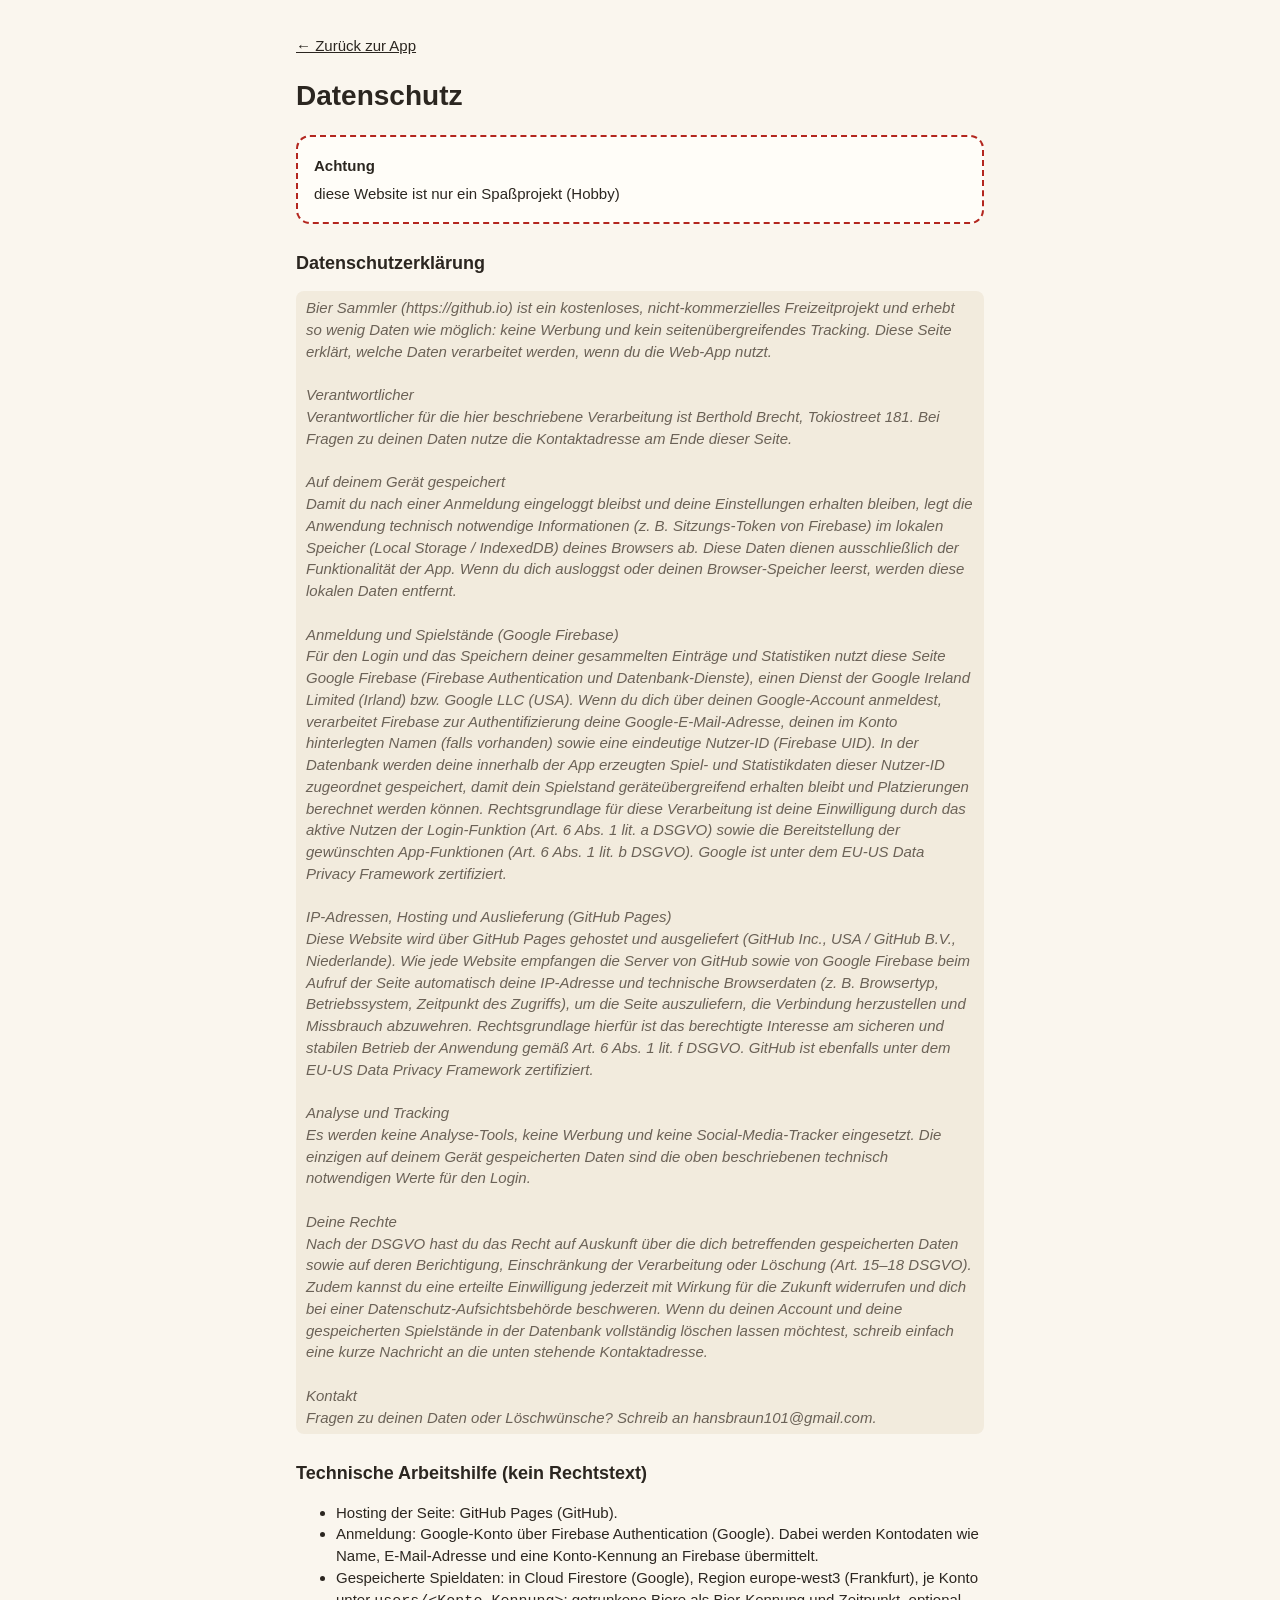
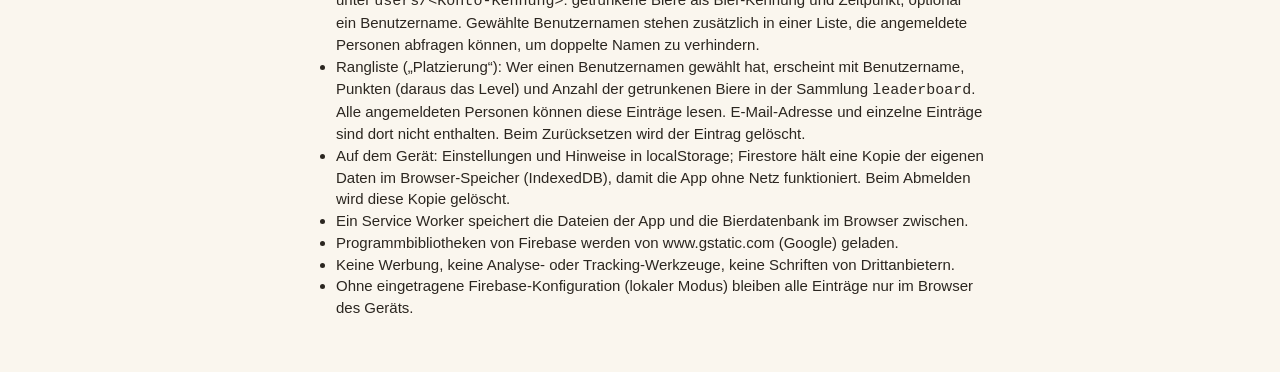
==== commit 714768b4: "update" ====
--- a/datenschutz.html
+++ b/datenschutz.html
@@ -26,7 +26,7 @@
       <br>
       Verantwortlicher<br>
 
-      Verantwortlicher für die hier beschriebene Verarbeitung ist [Dein Name], [Deine Adresse]. Bei Fragen zu deinen Daten nutze die Kontaktadresse am Ende dieser Seite.
+      Verantwortlicher für die hier beschriebene Verarbeitung ist Berthold Brecht, Tokiostreet 181. Bei Fragen zu deinen Daten nutze die Kontaktadresse am Ende dieser Seite.
       <br>
       <br>
       Auf deinem Gerät gespeichert<br>
--- a/css/style.css
+++ b/css/style.css
@@ -22,12 +22,14 @@
   --backdrop: rgb(40 30 20 / 0.5);
   --radius: 16px;
 
-  /* Kategorie-Farben (1 Standardgebräu … 5 Heiligtum) und die Schrift darauf */
+  /* Kategorie-Farben (1 Standardgebräu … 6 Heiligtum) und die Schrift darauf */
   --k1: #D8CFBF; --on-k1: #2B2620;  /* Standardgebräu: Malz-Beige */
   --k2: #3F7A4C; --on-k2: #FFFFFF;  /* Klassiker: Hopfengrün */
   --k3: #2F6FA8; --on-k3: #FFFFFF;  /* Spezialität: Blau */
-  --k4: #7B4FB3; --on-k4: #FFFFFF;  /* Zaubertrank: Violett */
-  --k5: #E0A91B; --on-k5: #2B2010;  /* Heiligtum: Gold */
+  --k4: #C62F2F; --on-k4: #FFFFFF;  /* Raddelfuß: Rot (mit Weiß, siehe .bcard.k4); Weiß darauf 5,5 : 1 */
+  --k5: #7B4FB3; --on-k5: #FFFFFF;  /* Zaubertrank: Violett */
+  --k6: #E0A91B; --on-k6: #2B2010;  /* Heiligtum: Gold */
+  --foil-k5: 0.65; --foil-k6: 0.5;  /* Deckkraft der Holo-Folie: im dunklen Modus schwächer, sonst leidet die Lesbarkeit */
 }
 
 /* ---------- Farben: dunkel (System-Einstellung, sofern nicht „hell“ gewählt) ---------- */
@@ -52,8 +54,10 @@
     --k1: #A39A8B; --on-k1: #15130F;
     --k2: #79B886; --on-k2: #15130F;
     --k3: #78ACDC; --on-k3: #15130F;
-    --k4: #B796E2; --on-k4: #15130F;
-    --k5: #F2C14E; --on-k5: #15130F;
+    --k4: #F08A82; --on-k4: #15130F;
+    --k5: #B796E2; --on-k5: #15130F;
+    --k6: #F2C14E; --on-k6: #15130F;
+    --foil-k5: 0.5; --foil-k6: 0.3;
   }
 }
 /* ---------- Farben: dunkel (Auswahl „dunkel“) – identisch zum Block darüber ---------- */
@@ -77,8 +81,10 @@
   --k1: #A39A8B; --on-k1: #15130F;
   --k2: #79B886; --on-k2: #15130F;
   --k3: #78ACDC; --on-k3: #15130F;
-  --k4: #B796E2; --on-k4: #15130F;
-  --k5: #F2C14E; --on-k5: #15130F;
+  --k4: #F08A82; --on-k4: #15130F;
+  --k5: #B796E2; --on-k5: #15130F;
+  --k6: #F2C14E; --on-k6: #15130F;
+  --foil-k5: 0.5; --foil-k6: 0.3;
 }
 
 /* ---------- Grundlayout ---------- */
@@ -240,12 +246,13 @@
 .note.center, .center { text-align: center; }
 
 /* ---------- Sammelkarte ---------- */
-/* Kategorie-Farbe je Karte: .k1 … .k5 setzen --k (Fläche) und --on-k (Schrift darauf) */
+/* Kategorie-Farbe je Karte: .k1 … .k6 setzen --k (Fläche) und --on-k (Schrift darauf) */
 .k1 { --k: var(--k1); --on-k: var(--on-k1); }
 .k2 { --k: var(--k2); --on-k: var(--on-k2); }
 .k3 { --k: var(--k3); --on-k: var(--on-k3); }
 .k4 { --k: var(--k4); --on-k: var(--on-k4); }
 .k5 { --k: var(--k5); --on-k: var(--on-k5); }
+.k6 { --k: var(--k6); --on-k: var(--on-k6); }
 /* Raster: Smartphone 2 Spalten (beste Karten: 2 × 3), breiter mehr Spalten.
    Die besten 6 Karten stehen ab 641px in 3, ab 1000px in 6 Spalten, damit keine Lücke in der letzten Reihe bleibt. */
 .grid { display: grid; grid-template-columns: repeat(2, minmax(0, 1fr)); gap: 12px; }
@@ -276,7 +283,17 @@
 [aria-expanded="true"] > .chev { transform: rotate(45deg); }
 
 /* ---------- Große Kartenansicht ---------- */
-.card-view { width: min(240px, 72vw); margin: 4px auto 16px; }
+.card-view { width: min(240px, 72vw); margin: 4px auto 16px; perspective: 700px; }
+/* Neigung und Lichtreflex (js/app.js, „tilt“): .live setzt das Skript, sobald die Karte beweglich ist.
+   pan-y: senkrechtes Wischen scrollt weiter den Dialog, waagerechtes Ziehen neigt die Karte. */
+.card-view .bcard { touch-action: pan-y; }
+.card-view .bcard.live {
+  transform: rotateX(var(--rx, 0deg)) rotateY(var(--ry, 0deg)) scale(calc(1 + var(--lift, 0) * 0.035)); will-change: transform;
+  box-shadow: calc(var(--tx, 0) * 9px) calc(var(--ty, 0) * 9px + 6px + var(--lift, 0) * 6px) calc(20px + var(--lift, 0) * 12px) var(--shadow), 0 0 16px var(--glow, transparent);
+}
+.bcard.live::after { opacity: 1; }
+.bcard.live .foil::before { animation: none; transform: translate(calc(var(--fx, 0.5) * -66.667%), calc(var(--fy, 0.5) * -66.667%)); }
+.bcard.live .bottle { transform: translate(calc(var(--tx, 0) * 5px), calc(var(--ty, 0) * 3px)); }
 .card-view .bcard .title { font-size: 20px; }
 .sheet h3 { margin: 18px 0 8px; font-size: 16px; }
 .facts { display: grid; gap: 0; margin: 0; }
@@ -290,18 +307,117 @@
 .desc summary { padding: 12px 14px; font-weight: 650; cursor: pointer; }
 .desc p { margin: 0; padding: 0 14px 14px; white-space: pre-line; overflow-wrap: anywhere; }
 .bcard {
-  position: relative; display: flex; flex-direction: column;
+  position: relative; display: flex; flex-direction: column; isolation: isolate;
   width: 100%; min-width: 0; padding: 0; overflow: hidden;
   border: 2px solid var(--k); border-radius: var(--radius);
   background: var(--surface); color: var(--text); text-align: left;
   box-shadow: 0 2px 10px var(--shadow);
 }
-/* Band: nur der Kategorie-Name, damit er auch in schmalen Karten ganz zu sehen ist */
+
+/* Aufbau einer Karte, von hinten nach vorn (alle Karten gleich, nur das Material wechselt mit der Kategorie):
+   .mat (0) Tönung, Muster und Körnung · .foil (1) Holo-Folie, nur Zaubertrank und Heiligtum · Inhalt (2) ·
+   ::before (3) Zierrahmen · .band (4) Schriftband · ::after (1) Lichtreflex, nur in der großen Ansicht
+   (liegt unter dem Inhalt, damit die Schrift scharf bleibt).
+   Muster sind SVG-Masken: Die Farbe kommt aus den Variablen, also folgen sie hell und dunkel von selbst. */
+.bcard {
+  --grain: url("data:image/svg+xml,%3Csvg xmlns='http://www.w3.org/2000/svg' width='140' height='140'%3E%3Cfilter id='n' x='0' y='0' width='100%25' height='100%25'%3E%3CfeTurbulence type='fractalNoise' baseFrequency='.85' numOctaves='2' stitchTiles='stitch'/%3E%3CfeColorMatrix values='0 0 0 0 .5 0 0 0 0 .45 0 0 0 0 .4 1.6 0 0 0 -.55'/%3E%3C/filter%3E%3Crect width='100%25' height='100%25' filter='url(%23n)'/%3E%3C/svg%3E");
+  --corner-tl: url("data:image/svg+xml,%3Csvg xmlns='http://www.w3.org/2000/svg' width='14' height='14'%3E%3Cpath d='M.6 14V7A6.4 6.4 0 0 0 7 .6H14' fill='none' stroke='%23000' stroke-width='1.2'/%3E%3Ccircle cx='2.6' cy='2.6' r='1.1'/%3E%3C/svg%3E");
+  --corner-tr: url("data:image/svg+xml,%3Csvg xmlns='http://www.w3.org/2000/svg' width='14' height='14'%3E%3Cpath d='M13.4 14V7A6.4 6.4 0 0 1 7 .6H0' fill='none' stroke='%23000' stroke-width='1.2'/%3E%3Ccircle cx='11.4' cy='2.6' r='1.1'/%3E%3C/svg%3E");
+  --corner-bl: url("data:image/svg+xml,%3Csvg xmlns='http://www.w3.org/2000/svg' width='14' height='14'%3E%3Cpath d='M.6 0V7A6.4 6.4 0 0 1 7 13.4H14' fill='none' stroke='%23000' stroke-width='1.2'/%3E%3Ccircle cx='2.6' cy='11.4' r='1.1'/%3E%3C/svg%3E");
+  --corner-br: url("data:image/svg+xml,%3Csvg xmlns='http://www.w3.org/2000/svg' width='14' height='14'%3E%3Cpath d='M13.4 0V7A6.4 6.4 0 0 0 7 13.4H0' fill='none' stroke='%23000' stroke-width='1.2'/%3E%3Ccircle cx='11.4' cy='11.4' r='1.1'/%3E%3C/svg%3E");
+  --rainbow: repeating-linear-gradient(115deg, #ff4fc8 0%, #ffb21f 7%, #2fe08a 14%, #1fb6ff 21%, #8a63ff 28%, #ff4fc8 35%);
+}
+.mat, .foil { position: absolute; inset: 0; z-index: 0; overflow: hidden; pointer-events: none; }
+.mat { background: linear-gradient(180deg, color-mix(in srgb, var(--kt) 16%, transparent), transparent 62%); }
+.mat::before, .mat::after { content: ""; position: absolute; inset: 0; }
+.mat::before { background: var(--kt); opacity: 0.2; -webkit-mask-image: var(--pat, none); mask-image: var(--pat, none); -webkit-mask-size: var(--pat-s, auto); mask-size: var(--pat-s, auto); }
+.mat::after { background-image: var(--grain); background-size: 140px; opacity: 0.36; }
+/* Standardgebräu: Karton, nur Körnung. Klassiker: Leinen. Spezialität: Banknoten-Geflecht aus Kreisen.
+   Raddelfuß: rot-weißes Karo wie eine Wirtshaus-Tischdecke. Zaubertrank: Sternenstaub. Heiligtum: gebürstetes Gold. */
+.k1 .mat::before { display: none; }
+.k1 .mat::after { opacity: 0.5; }
+.k2 { --pat: url("data:image/svg+xml,%3Csvg xmlns='http://www.w3.org/2000/svg' width='6' height='6'%3E%3Cpath d='M0 1H6M0 4H6' stroke='%23000' stroke-width='.5'/%3E%3Cpath d='M1 0V6M4 0V6' stroke='%23000' stroke-width='.5' opacity='.55'/%3E%3C/svg%3E"); --pat-s: 6px 6px; }
+.k3 { --pat: url("data:image/svg+xml,%3Csvg xmlns='http://www.w3.org/2000/svg' width='24' height='24'%3E%3Cg fill='none' stroke='%23000' stroke-width='.7'%3E%3Ccircle cx='12' cy='12' r='12'/%3E%3Ccircle cx='0' cy='0' r='12'/%3E%3Ccircle cx='24' cy='0' r='12'/%3E%3Ccircle cx='0' cy='24' r='12'/%3E%3Ccircle cx='24' cy='24' r='12'/%3E%3C/g%3E%3C/svg%3E"); --pat-s: 24px 24px; }
+.k4 { --pat: url("data:image/svg+xml,%3Csvg xmlns='http://www.w3.org/2000/svg' width='12' height='12'%3E%3Crect width='6' height='12' fill-opacity='.5'/%3E%3Crect width='12' height='6' fill-opacity='.5'/%3E%3C/svg%3E"); --pat-s: 12px 12px; }
+.k5 { --pat: url("data:image/svg+xml,%3Csvg xmlns='http://www.w3.org/2000/svg' width='14' height='14'%3E%3Ccircle cx='7' cy='7' r='.9'/%3E%3C/svg%3E"); --pat-s: 14px 14px; }
+.k6 { --pat: url("data:image/svg+xml,%3Csvg xmlns='http://www.w3.org/2000/svg' width='4' height='4'%3E%3Cpath d='M0 4L4 0M-1 1L1 -1M3 5L5 3' stroke='%23000' stroke-width='.7'/%3E%3C/svg%3E"); --pat-s: 4px 4px; }
+.k5 .mat::before, .k6 .mat::before { opacity: 0.28; }
+.k4 .mat::before { opacity: 0.34; } /* Karo kräftiger, damit das Rot-Weiß auch in kleinen Karten auffällt */
+
+/* Holo-Folie: ein Regenbogenverlauf, der hinter einer Maske wandert. Die Maske bestimmt, wo die Folie sichtbar ist
+   (Zaubertrank: Sterne, Heiligtum: Rautengitter). Ruhig läuft er von selbst; in der großen Ansicht folgt er dem Finger
+   bzw. der Maus (--fx, --fy, 0 … 1). Verschoben wird nur per transform, das ist günstig zu zeichnen. */
+.foil { display: none; z-index: 1; }
+.k5 .foil { display: block; opacity: var(--foil-k5); }
+.k6 .foil { display: block; opacity: var(--foil-k6); }
+.foil::before {
+  content: ""; position: absolute; left: 0; top: 0; width: 300%; height: 300%;
+  background: var(--rainbow);
+  animation: foil-drift 11s ease-in-out infinite alternate;
+}
+@keyframes foil-drift { from { transform: translate(0, 0); } to { transform: translate(-66.667%, -66.667%); } }
+.k5 .foil {
+  -webkit-mask-image: url("data:image/svg+xml,%3Csvg xmlns='http://www.w3.org/2000/svg' width='56' height='56'%3E%3Cpath d='M12 4Q12 12 20 12Q12 12 12 20Q12 12 4 12Q12 12 12 4zM40 28Q40 34 46 34Q40 34 40 40Q40 34 34 34Q40 34 40 28zM46 3Q46 8 51 8Q46 8 46 13Q46 8 41 8Q46 8 46 3z'/%3E%3Ccircle cx='22' cy='46' r='1.7'/%3E%3Ccircle cx='4' cy='36' r='1.4'/%3E%3Ccircle cx='30' cy='14' r='1.3'/%3E%3C/svg%3E");
+  mask-image: url("data:image/svg+xml,%3Csvg xmlns='http://www.w3.org/2000/svg' width='56' height='56'%3E%3Cpath d='M12 4Q12 12 20 12Q12 12 12 20Q12 12 4 12Q12 12 12 4zM40 28Q40 34 46 34Q40 34 40 40Q40 34 34 34Q40 34 40 28zM46 3Q46 8 51 8Q46 8 46 13Q46 8 41 8Q46 8 46 3z'/%3E%3Ccircle cx='22' cy='46' r='1.7'/%3E%3Ccircle cx='4' cy='36' r='1.4'/%3E%3Ccircle cx='30' cy='14' r='1.3'/%3E%3C/svg%3E");
+  -webkit-mask-size: 56px 56px; mask-size: 56px 56px;
+}
+.k6 .foil {
+  --rainbow: repeating-linear-gradient(115deg, #f2b21a 0%, #fff0a0 7%, #ff8a3d 14%, #ffd24a 21%, #4fd0ff 26%, #f2b21a 35%);
+  -webkit-mask-image: url("data:image/svg+xml,%3Csvg xmlns='http://www.w3.org/2000/svg' width='22' height='22'%3E%3Cpath d='M11 0L22 11L11 22L0 11Z' fill='none' stroke='%23000' stroke-width='1.2'/%3E%3Ccircle cx='11' cy='11' r='1.8'/%3E%3C/svg%3E");
+  mask-image: url("data:image/svg+xml,%3Csvg xmlns='http://www.w3.org/2000/svg' width='22' height='22'%3E%3Cpath d='M11 0L22 11L11 22L0 11Z' fill='none' stroke='%23000' stroke-width='1.2'/%3E%3Ccircle cx='11' cy='11' r='1.8'/%3E%3C/svg%3E");
+  -webkit-mask-size: 22px 22px; mask-size: 22px 22px;
+}
+
+/* Zierrahmen mit eingezogenen Ecken, unterhalb des Schriftbands. */
+.bcard::before {
+  content: ""; position: absolute; inset: 37px 6px 6px; z-index: 3; pointer-events: none;
+  background: color-mix(in srgb, var(--kt) 72%, transparent);
+  -webkit-mask: var(--corner-tl) 0 0 / 14px 14px no-repeat, var(--corner-tr) 100% 0 / 14px 14px no-repeat,
+                var(--corner-bl) 0 100% / 14px 14px no-repeat, var(--corner-br) 100% 100% / 14px 14px no-repeat,
+                linear-gradient(#000, #000) 14px 0 / calc(100% - 28px) 1.2px no-repeat,
+                linear-gradient(#000, #000) 14px 100% / calc(100% - 28px) 1.2px no-repeat,
+                linear-gradient(#000, #000) 0 14px / 1.2px calc(100% - 28px) no-repeat,
+                linear-gradient(#000, #000) 100% 14px / 1.2px calc(100% - 28px) no-repeat;
+  mask: var(--corner-tl) 0 0 / 14px 14px no-repeat, var(--corner-tr) 100% 0 / 14px 14px no-repeat,
+        var(--corner-bl) 0 100% / 14px 14px no-repeat, var(--corner-br) 100% 100% / 14px 14px no-repeat,
+        linear-gradient(#000, #000) 14px 0 / calc(100% - 28px) 1.2px no-repeat,
+        linear-gradient(#000, #000) 14px 100% / calc(100% - 28px) 1.2px no-repeat,
+        linear-gradient(#000, #000) 0 14px / 1.2px calc(100% - 28px) no-repeat,
+        linear-gradient(#000, #000) 100% 14px / 1.2px calc(100% - 28px) no-repeat;
+}
+/* Lichtreflex (nur in der großen Ansicht, siehe .live): Licht am Finger, leichte Abdunklung auf der Gegenseite.
+   Zaubertrank und Heiligtum bekommen zusätzlich einen Regenbogen-Schimmer, der mit dem Finger wandert. */
+.bcard::after {
+  content: ""; position: absolute; inset: 0; z-index: 1; pointer-events: none; opacity: 0;
+  background: radial-gradient(circle at var(--mx, 50%) var(--my, 30%), rgb(255 255 255 / 0.4), rgb(255 255 255 / 0.1) 38%, transparent 62%),
+              radial-gradient(circle at calc(100% - var(--mx, 50%)) calc(100% - var(--my, 30%)), rgb(0 0 0 / 0.1), transparent 65%);
+}
+.k5::after, .k6::after {
+  background: radial-gradient(circle at var(--mx, 50%) var(--my, 30%), rgb(255 255 255 / 0.4), rgb(255 255 255 / 0.1) 38%, transparent 62%),
+              conic-gradient(from 0deg at var(--mx, 50%) var(--my, 30%), rgb(255 79 200 / 0.12), rgb(255 178 31 / 0.12), rgb(47 224 138 / 0.12), rgb(31 182 255 / 0.12), rgb(138 99 255 / 0.12), rgb(255 79 200 / 0.12)),
+              radial-gradient(circle at calc(100% - var(--mx, 50%)) calc(100% - var(--my, 30%)), rgb(0 0 0 / 0.1), transparent 65%);
+}
+
+/* Schriftband: ein durchgehender Balken über die ganze Kartenbreite, nur der Kategorie-Name (passt auch in schmale Karten).
+   Zaubertrank und Heiligtum bekommen zusätzlich einen wandernden Glanz. */
 .band {
-  display: block; padding: 6px 10px; background: var(--k); color: var(--on-k);
-  font-size: 13px; font-weight: 750; letter-spacing: 0.01em; text-align: center;
-}
-.band .kat { display: block; overflow-wrap: anywhere; }
+  position: relative; z-index: 4; display: block; margin: 0; padding: 0;
+  box-shadow: 0 1px 0 rgb(0 0 0 / 0.18), 0 2px 5px rgb(0 0 0 / 0.14);
+}
+.band .kat {
+  display: block; height: 30px; padding: 0 12px; overflow: hidden;
+  background: linear-gradient(180deg, color-mix(in srgb, var(--bk, var(--k)) 90%, #fff), color-mix(in srgb, var(--bk, var(--k)) 92%, #000));
+  color: var(--on-k); font-size: 13px; font-weight: 750; line-height: 30px; letter-spacing: 0.01em;
+  text-align: center; text-overflow: ellipsis; white-space: nowrap;
+}
+/* Raddelfuß: rotes Band mit zwei weißen Zierlinien (oben und unten) */
+.k4 .band .kat { box-shadow: inset 0 2px 0 rgb(255 255 255 / 0.9), inset 0 -2px 0 rgb(255 255 255 / 0.9); }
+.k5 .band .kat, .k6 .band .kat {
+  background: linear-gradient(105deg, transparent 38%, rgb(255 255 255 / 0.5) 50%, transparent 62%) 120% 0 / 250% 100% no-repeat,
+              linear-gradient(180deg, color-mix(in srgb, var(--bk, var(--k)) 90%, #fff), color-mix(in srgb, var(--bk, var(--k)) 92%, #000));
+  animation: ribbon-sheen 4.4s ease-in-out infinite;
+}
+@keyframes ribbon-sheen { 0%, 55% { background-position: 120% 0, 0 0; } 100% { background-position: -120% 0, 0 0; } }
 /* Zähler „×n“ als Plakette oben rechts in der Karte */
 .count {
   position: absolute; top: 8px; right: 8px;
@@ -309,25 +425,64 @@
   background: var(--k); color: var(--on-k);
   font: 800 14px/1.2 ui-rounded, "SF Pro Rounded", -apple-system, sans-serif; text-align: center;
 }
-.bcard-body { flex: 1; position: relative; display: flex; flex-direction: column; align-items: center; gap: 4px; padding: 12px 10px 12px; text-align: center; min-width: 0; }
-.bottle { width: 26px; height: 62px; margin-bottom: 4px; fill: var(--k); }
-.bottle .label { fill: var(--surface); opacity: 0.85; }
+.bcard-body { flex: 1; position: relative; z-index: 2; display: flex; flex-direction: column; align-items: center; gap: 4px; padding: 16px 12px 6px; text-align: center; min-width: 0; }
+/* Herkunft unten auf der Karte: Bundesland, bei Bieren aus dem Ausland das Land. Ohne Angabe bleibt nur die Zierlinie. */
+.origin {
+  position: relative; z-index: 2; display: flex; align-items: center; gap: 6px; min-height: 18px; padding: 0 14px 12px;
+  color: var(--muted); font-size: 11px; font-weight: 650; letter-spacing: 0.03em;
+}
+.origin::before, .origin::after { content: ""; flex: 1; height: 1px; background: linear-gradient(90deg, transparent, color-mix(in srgb, var(--kt) 65%, transparent)); }
+.origin::after { transform: scaleX(-1); }
+.origin:has(.o)::before, .origin:has(.o)::after { display: none; } /* die Box ist selbst der Schmuck und braucht die Breite */
+.origin:has(.o) { justify-content: center; }
+/* Herkunft als kleine Box mit weißer Schrift, je Bundesland eine eigene Farbe (alle mit mindestens 4,5 : 1 zu Weiß).
+   Bei Bieren aus dem Ausland steht das Land in dunklem Blaugrau. Die Farben gelten in hell und dunkel gleich. */
+.origin .o {
+  min-width: 0; max-width: 100%; padding: 1px 6px; overflow: hidden; border-radius: 4px;
+  background: var(--bl, #263238); color: #fff;
+  font-size: 10.5px; font-weight: 750; line-height: 15px; letter-spacing: 0.02em; text-overflow: ellipsis; white-space: nowrap;
+  box-shadow: 0 1px 2px rgb(0 0 0 / 0.25);
+}
+.origin .o[data-o="Baden-Württemberg"] { --bl: #C94A00; }
+.origin .o[data-o="Bayern"] { --bl: #1565C0; }
+.origin .o[data-o="Berlin"] { --bl: #D32F2F; }
+.origin .o[data-o="Brandenburg"] { --bl: #7B1FA2; }
+.origin .o[data-o="Bremen"] { --bl: #00838F; }
+.origin .o[data-o="Hamburg"] { --bl: #283593; }
+.origin .o[data-o="Hessen"] { --bl: #00796B; }
+.origin .o[data-o="Mecklenburg-Vorpommern"] { --bl: #5E35B1; }
+.origin .o[data-o="Niedersachsen"] { --bl: #455A64; }
+.origin .o[data-o="Nordrhein-Westfalen"] { --bl: #6D4C41; }
+.origin .o[data-o="Rheinland-Pfalz"] { --bl: #880E4F; }
+.origin .o[data-o="Saarland"] { --bl: #8A6800; }
+.origin .o[data-o="Sachsen"] { --bl: #2E7D32; }
+.origin .o[data-o="Sachsen-Anhalt"] { --bl: #4E7A1F; }
+.origin .o[data-o="Schleswig-Holstein"] { --bl: #0277BD; }
+.origin .o[data-o="Thüringen"] { --bl: #AD1457; }
+.bottle { width: 26px; height: 62px; margin-bottom: 4px; fill: var(--kt); }
+.bottle .body { stroke: color-mix(in srgb, var(--kt) 62%, #000); stroke-width: 0.9; stroke-linejoin: round; }
+.bottle .cap { fill: color-mix(in srgb, var(--kt) 38%, #2B2620); }
+.bottle .shade { fill: #000; opacity: 0.16; }
+.bottle .label { fill: var(--surface); opacity: 0.9; }
+.bottle .hop { fill: color-mix(in srgb, var(--kt) 72%, #000); }
+.bottle .hop-scales { fill: none; stroke: var(--surface); stroke-width: 0.7; stroke-linecap: round; }
 .bcard .title {
   display: -webkit-box; -webkit-line-clamp: 3; -webkit-box-orient: vertical; overflow: hidden;
   max-width: 100%; overflow-wrap: anywhere; /* bricht nur sehr lange Wörter um, ohne Silbentrennung */
   font-family: ui-rounded, "SF Pro Rounded", -apple-system, sans-serif;
   font-size: 17px; font-weight: 750; line-height: 1.2;
 }
-.bcard .brand { max-width: 100%; overflow: hidden; text-overflow: ellipsis; white-space: nowrap; color: var(--muted); font-size: 13px; }
+.bcard .title, .bcard .brand, .bcard .sorte { text-shadow: 0 0 4px var(--surface), 0 0 9px var(--surface); }
+.bcard .brand { max-width: 100%; overflow: hidden; text-overflow: ellipsis; white-space: nowrap; color: color-mix(in srgb, var(--muted) 65%, var(--text)); font-size: 13px; }
 .chips { display: flex; flex-wrap: wrap; justify-content: center; gap: 4px; margin-top: 4px; }
 .chips span { padding: 1px 8px; border-radius: 999px; background: var(--surface-2); font-size: 12px; font-weight: 600; white-space: nowrap; }
-.bcard .sorte { max-width: 100%; color: var(--muted); font-size: 12px; overflow-wrap: anywhere; }
+.bcard .sorte { max-width: 100%; color: color-mix(in srgb, var(--muted) 65%, var(--text)); font-size: 12px; overflow-wrap: anywhere; }
 
 /* Karten-Level: ab 4, 8, 16, 24 und 40 Mal getrunken verändert sich nur die MITTE der Karte (Hintergrund und Flasche),
    Rahmen und Band bleiben, damit die Kategorie erkennbar bleibt. Die Stufen t1 … t5 setzt GAME.cardTier.
    --kt ist die Tönung: die Kategorie-Farbe, bei Standardgebräu (blasses Beige) mit Bernstein gemischt. */
 .bcard { --kt: var(--k); }
-.bcard.k1 { --kt: color-mix(in srgb, var(--k1), var(--accent) 45%); }
+.bcard.k1 { --kt: color-mix(in srgb, var(--k1), var(--accent) 45%); --bk: var(--kt); }
 .bcard-body { isolation: isolate; }
 .bcard-body.t1 { background: radial-gradient(ellipse 90% 80px at 50% 46px, color-mix(in srgb, var(--kt) 16%, transparent), transparent); }
 .bcard-body.t2 { background: radial-gradient(ellipse 90% 85px at 50% 46px, color-mix(in srgb, var(--kt) 26%, transparent), transparent); }
@@ -354,25 +509,27 @@
 .bottle.t5 .stars path { transform-box: fill-box; transform-origin: center; animation: twinkle 2.6s ease-in-out infinite; animation-delay: var(--d); }
 @keyframes twinkle { 0%, 100% { opacity: 0.35; transform: scale(0.7); } 50% { opacity: 1; transform: scale(1.15); } }
 
-/* Zaubertrank: schillernder Verlaufsrahmen. Heiligtum: doppelter Goldrand, Leuchten und Glanz.
-   So unterscheiden sich die seltenen Karten nicht nur über die Farbe. */
+/* Raddelfuß: Zuckerstangen-Rahmen aus rot-weißen Schrägstreifen, dünn dunkelrot eingefasst, damit das Weiß auf hellem Grund steht.
+   Zaubertrank: schillernder Verlaufsrahmen. Heiligtum: Rahmen aus gebürstetem Gold mit Leuchten.
+   Dazu kommen Holo-Folie (.foil) und Schriftband mit Glanz. So unterscheiden sich die seltenen Karten nicht nur über die Farbe. */
 .bcard.k4 {
+  border: 3px solid transparent;
+  background: linear-gradient(var(--surface), var(--surface)) padding-box,
+              repeating-linear-gradient(135deg, var(--k4) 0 7px, #fff 7px 14px) border-box;
+  box-shadow: 0 0 0 1px color-mix(in srgb, var(--k4) 75%, #000), 0 2px 10px var(--shadow);
+}
+.bcard.k5 {
   border: 2px solid transparent;
   background: linear-gradient(var(--surface), var(--surface)) padding-box,
-              linear-gradient(135deg, var(--k4), var(--k3), var(--k4), var(--k5)) border-box;
-}
-.bcard.k5 {
-  border: 3px double var(--k5);
-  box-shadow: 0 0 0 1px var(--k5), 0 0 18px color-mix(in srgb, var(--k5) 55%, transparent), 0 2px 10px var(--shadow);
-}
-.bcard.k4::after, .bcard.k5::after {
-  content: ""; position: absolute; inset: 0; pointer-events: none;
-  background: linear-gradient(115deg, transparent 35%, rgb(255 255 255 / 0.35) 50%, transparent 65%);
-  background-size: 250% 100%; background-position: 120% 0;
-  animation: sheen 3.6s ease-in-out infinite;
-}
-.bcard.k4::after { animation-duration: 5s; background-image: linear-gradient(115deg, transparent 40%, rgb(255 255 255 / 0.22) 50%, transparent 60%); }
-@keyframes sheen { 0%, 55% { background-position: 120% 0; } 100% { background-position: -120% 0; } }
+              linear-gradient(135deg, var(--k5), var(--k3), #ff8ad8, var(--k5), var(--k6)) border-box;
+}
+.bcard.k6 {
+  --glow: color-mix(in srgb, var(--k6) 50%, transparent);
+  border: 3px solid transparent;
+  background: linear-gradient(var(--surface), var(--surface)) padding-box,
+              linear-gradient(135deg, #fbe9a0, #c98f14, #fff3b8, #b27408, #f2c14e) border-box;
+  box-shadow: 0 0 0 1px color-mix(in srgb, var(--k6) 80%, #000), 0 0 18px color-mix(in srgb, var(--k6) 55%, transparent), 0 2px 10px var(--shadow);
+}
 
 /* ---------- Hinzufügen ---------- */
 /* Auf dem Smartphone volle Höhe, damit die Trefferliste beim Tippen nicht springt */
@@ -410,7 +567,9 @@
   background: repeating-linear-gradient(135deg, var(--surface-2) 0 10px, var(--surface) 10px 20px);
   color: var(--muted); text-align: center; filter: grayscale(1);
 }
+.hidden-card::before { inset: 5px; }
 .hidden-card .bottle { fill: var(--muted); opacity: 0.5; }
+.hidden-card .bottle .body, .hidden-card .bottle .cap, .hidden-card .bottle .hop { stroke: none; fill: var(--muted); }
 .hidden-card .ask { font: 800 34px/1 ui-rounded, "SF Pro Rounded", -apple-system, sans-serif; opacity: 0.6; }
 .reveal-info { text-align: center; }
 .reveal-info p { margin: 6px 0; }
@@ -422,6 +581,12 @@
   animation: pop 0.5s 0.8s both;
 }
 .new { color: var(--muted); font-weight: 650; animation: pop 0.5s 0.9s both; }
+/* Glückskeks-Spruch zwischen den Punkten und „Fertig“ */
+.fortune {
+  margin: 14px auto 0; max-width: 340px; text-align: center;
+  font-style: italic; color: var(--muted); line-height: 1.4; overflow-wrap: anywhere;
+  animation: pop 0.5s 1.1s both;
+}
 @keyframes pop { from { opacity: 0; transform: scale(0.8); } to { opacity: 1; transform: none; } }
 
 /* ---------- Statistiken ---------- */
@@ -489,6 +654,7 @@
 .set-sec:last-of-type { border-bottom: 0; }
 .set-sec h3 { margin: 12px 0 8px; }
 .set-sec .note { margin: 8px 0; }
+.set-sec .del-note { margin-top: 18px; }
 .set-details > summary { padding: 12px 0; font: 700 16px/1.3 ui-rounded, "SF Pro Rounded", -apple-system, sans-serif; cursor: pointer; }
 .name-form { display: flex; gap: 8px; }
 .name-form .search-field { flex: 1; min-width: 0; }
@@ -517,6 +683,9 @@
   .coll-btns { width: 100%; justify-content: flex-end; }
 }
 .howto p { margin: 0 0 10px; }
+.welcome > p:first-child { margin-top: 0; }
+.rules { margin: 0 0 12px; padding-left: 20px; display: grid; gap: 8px; }
+.welcome-name { margin: 0 0 4px; padding: 10px 12px; border-radius: 12px; background: var(--surface-2); }
 .howto-kats { list-style: none; margin: 0 0 10px; padding: 0; display: grid; gap: 4px; }
 .howto-kats li { display: flex; align-items: center; gap: 8px; font-weight: 650; }
 .howto-kats .dot { width: 12px; height: 12px; border-radius: 50%; background: var(--k); }
@@ -554,8 +723,9 @@
 /* ---------- Weniger Bewegung ---------- */
 @media (prefers-reduced-motion: reduce) {
   *, *::before, *::after { animation-duration: 0.01ms !important; animation-iteration-count: 1 !important; transition-duration: 0.01ms !important; }
-  /* Glanz bleibt als ruhiger Schimmer stehen; Karte wird ohne Drehung aufgedeckt */
-  .bcard.k4::after, .bcard.k5::after { animation: none; background-position: 50% 0; opacity: 0.5; }
+  /* Folie und Bandglanz bleiben als ruhiger Schimmer stehen; Karte wird ohne Drehung aufgedeckt */
+  .foil::before { animation: none; transform: translate(-30%, -24%); }
+  .k5 .band .kat, .k6 .band .kat { animation: none; background-position: 50% 0, 0 0; }
   .flip-inner { transform: none !important; }
   .flip .face { backface-visibility: visible; -webkit-backface-visibility: visible; }
   .flip .face.front { transform: none; opacity: 0; }
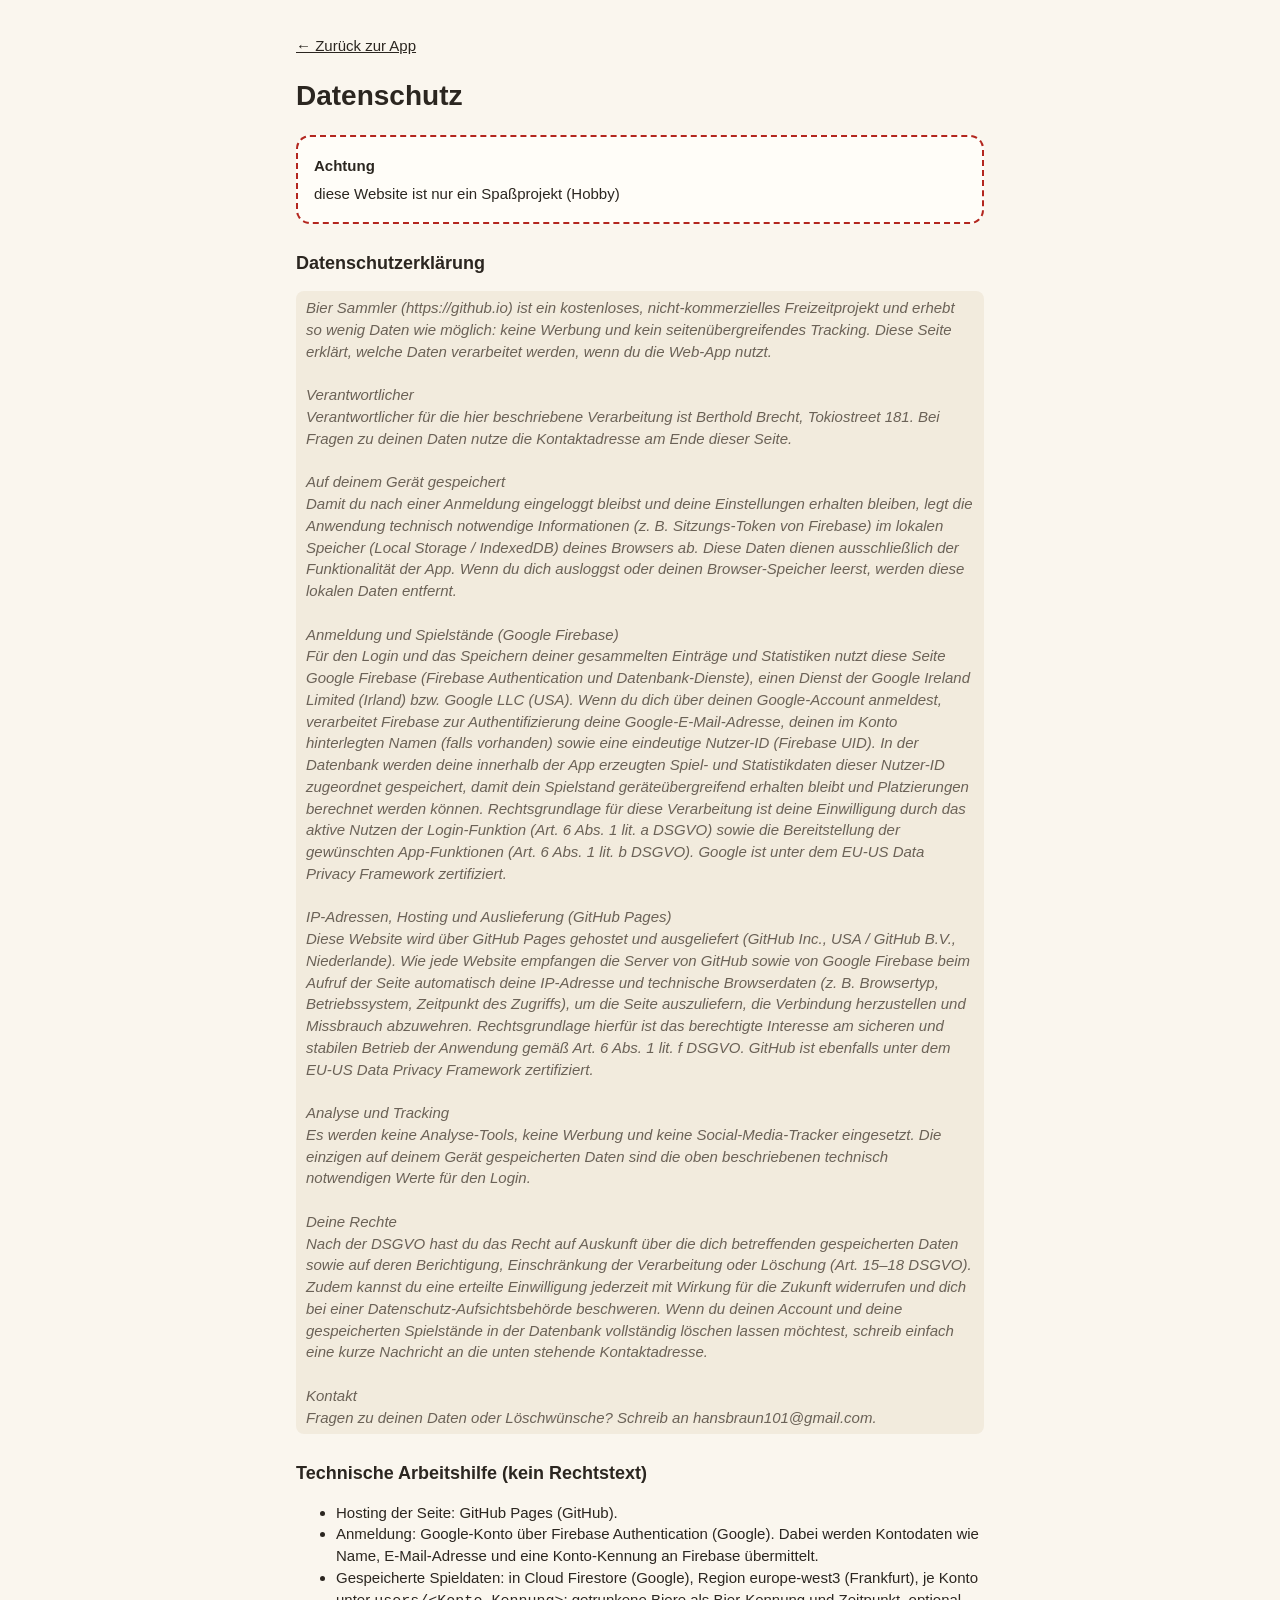
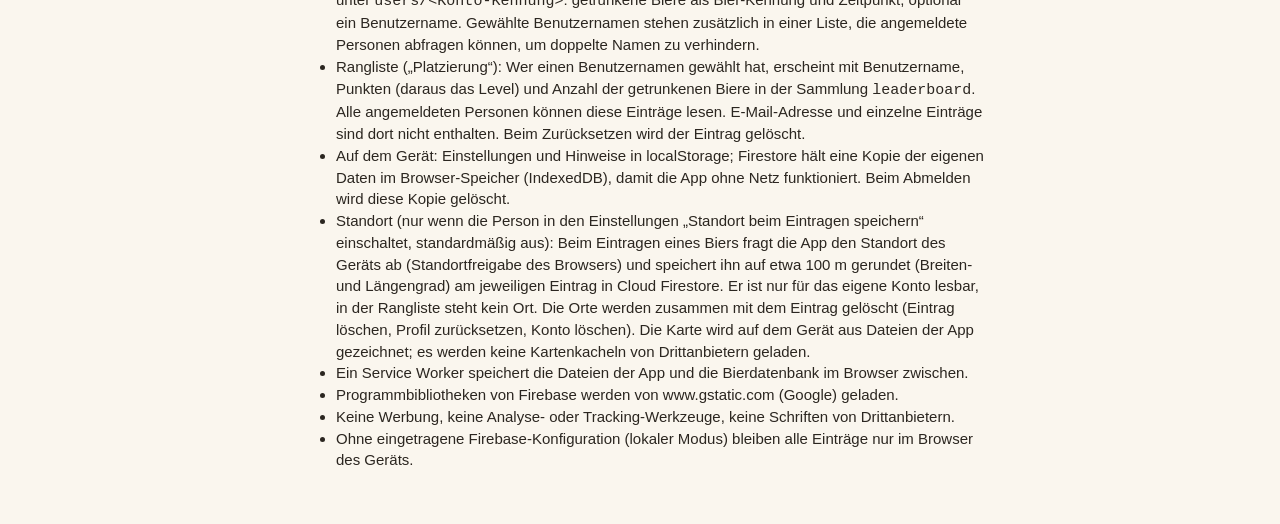
==== commit 58ca0d8b: "update xx" ====
--- a/datenschutz.html
+++ b/datenschutz.html
@@ -79,6 +79,12 @@
         Eintrag gelöscht.</li>
       <li>Auf dem Gerät: Einstellungen und Hinweise in localStorage; Firestore hält eine Kopie der eigenen Daten im
         Browser-Speicher (IndexedDB), damit die App ohne Netz funktioniert. Beim Abmelden wird diese Kopie gelöscht.</li>
+      <li>Standort (nur wenn die Person in den Einstellungen „Standort beim Eintragen speichern“ einschaltet, standardmäßig aus):
+        Beim Eintragen eines Biers fragt die App den Standort des Geräts ab (Standortfreigabe des Browsers) und speichert ihn auf
+        etwa 100 m gerundet (Breiten- und Längengrad) am jeweiligen Eintrag in Cloud Firestore. Er ist nur für das eigene Konto
+        lesbar, in der Rangliste steht kein Ort. Die Orte werden zusammen mit dem Eintrag gelöscht (Eintrag löschen, Profil
+        zurücksetzen, Konto löschen). Die Karte wird auf dem Gerät aus Dateien der App gezeichnet; es werden keine Kartenkacheln
+        von Drittanbietern geladen.</li>
       <li>Ein Service Worker speichert die Dateien der App und die Bierdatenbank im Browser zwischen.</li>
       <li>Programmbibliotheken von Firebase werden von www.gstatic.com (Google) geladen.</li>
       <li>Keine Werbung, keine Analyse- oder Tracking-Werkzeuge, keine Schriften von Drittanbietern.</li>
--- a/css/style.css
+++ b/css/style.css
@@ -30,6 +30,8 @@
   --k5: #7B4FB3; --on-k5: #FFFFFF;  /* Zaubertrank: Violett */
   --k6: #E0A91B; --on-k6: #2B2010;  /* Heiligtum: Gold */
   --foil-k5: 0.65; --foil-k6: 0.5;  /* Deckkraft der Holo-Folie: im dunklen Modus schwächer, sonst leidet die Lesbarkeit */
+  /* STANDORT-KARTE (js/karte.js): Wasser/Außenfläche, Land, Deutschland, Grenzlinie, Berlin-Ortsteile, Beschriftung, Punkt, Punktrand */
+  --map-bg: #DCE5E8; --map-land: #F3EEE2; --map-de: #FFFBF0; --map-line: #BFB39C; --map-ort: #FBF0D6; --map-label: #5E5549; --map-dot: #E8730C; --map-ring: #FFFFFF;
 }
 
 /* ---------- Farben: dunkel (System-Einstellung, sofern nicht „hell“ gewählt) ---------- */
@@ -58,6 +60,7 @@
     --k5: #B796E2; --on-k5: #15130F;
     --k6: #F2C14E; --on-k6: #15130F;
     --foil-k5: 0.5; --foil-k6: 0.3;
+    --map-bg: #162126; --map-land: #25221C; --map-de: #302B23; --map-line: #4F473A; --map-ort: #3A3225; --map-label: #C4B9A7; --map-dot: #FF9A3A; --map-ring: #15130F;
   }
 }
 /* ---------- Farben: dunkel (Auswahl „dunkel“) – identisch zum Block darüber ---------- */
@@ -85,6 +88,7 @@
   --k5: #B796E2; --on-k5: #15130F;
   --k6: #F2C14E; --on-k6: #15130F;
   --foil-k5: 0.5; --foil-k6: 0.3;
+  --map-bg: #162126; --map-land: #25221C; --map-de: #302B23; --map-line: #4F473A; --map-ort: #3A3225; --map-label: #C4B9A7; --map-dot: #FF9A3A; --map-ring: #15130F;
 }
 
 /* ---------- Grundlayout ---------- */
@@ -253,6 +257,9 @@
 .k4 { --k: var(--k4); --on-k: var(--on-k4); }
 .k5 { --k: var(--k5); --on-k: var(--on-k5); }
 .k6 { --k: var(--k6); --on-k: var(--on-k6); }
+.sp-sanchi { --k: #FFC93C; --on-k: #1B1038; } /* Spezialkarte „Sanchi“ (feste Farben, gelten in hell und dunkel gleich) */
+.sp-noir { --k: #111111; --on-k: #FFFFFF; }       /* Spezialkarte „Schwarz-Weiß“ (feste Farben) */
+.sp-regenbogen { --k: #B79CFF; --on-k: #2A1650; } /* Spezialkarte „Regenbogen“ (feste Farben) */
 /* Raster: Smartphone 2 Spalten (beste Karten: 2 × 3), breiter mehr Spalten.
    Die besten 6 Karten stehen ab 641px in 3, ab 1000px in 6 Spalten, damit keine Lücke in der letzten Reihe bleibt. */
 .grid { display: grid; grid-template-columns: repeat(2, minmax(0, 1fr)); gap: 12px; }
@@ -531,6 +538,146 @@
   box-shadow: 0 0 0 1px color-mix(in srgb, var(--k6) 80%, #000), 0 0 18px color-mix(in srgb, var(--k6) 55%, transparent), 0 2px 10px var(--shadow);
 }
 
+/* ---------- Spezialkarten (Datensammlung/spezialkarten.json, Aussehen je „design“) ---------- */
+/* baer (Berliner Legende): wie Standardgebräu (Klasse k1), aber statt der Flasche der Berliner Bär. Er folgt dem Theme
+   (dunkel auf hell, hell auf dunkel), Zunge rot. Kartenstufen wie bei der Flasche: ab Stufe 4 Sterne, bei 5 golden. */
+.bottle.bear { width: 44px; height: 62px; --bear: var(--text); }
+.bear .body { fill: var(--bear); stroke: none; }
+.bear .limb { fill: none; stroke: var(--bear); stroke-linecap: round; }
+.bear .leg { stroke-width: 8; }
+.bear .arm { stroke-width: 7; }
+.bear .tongue { fill: #D32F2F; }
+.bear .nose, .bear .eye { fill: var(--surface); }
+.bear.t5 .limb { stroke: #F2C14E; }
+.bear .cut { fill: var(--surface); stroke: none; }
+.bear .cutline { fill: none; stroke: var(--surface); stroke-linecap: round; stroke-linejoin: round; }
+.bear .limb { stroke-linejoin: round; }
+/* Länder-Legenden (Wahrzeichen statt Flasche, gleiche Größe und Kartenstufen wie der Bär): das Symbol folgt dem Theme, ab Stufe 5 ist es golden */
+.bear.icon.t5 .cutline { stroke: var(--surface); }
+.bear.t5 .body { stroke: #B9820A; stroke-width: 0.8; }
+
+/* sticker (Bierball-Bier): wie Standardgebräu, dazu ein „BB“-Stempel in gedecktem Marineblau auf der linken oberen Ecke des Zierrahmens.
+   Flach, ohne Glanz und Schatten; der Kartengrund als Rand schneidet ihn aus dem Rahmen heraus, ein feiner Innenring
+   in Cremeweiß nimmt das Zierlinien-Motiv der Karte auf (Creme auf Marine 8,6 : 1). Liegt direkt in der Karte (nicht im
+   Inhalt), damit er über dem Zierrahmen (z-index 3) steht. */
+.sticker {
+  position: absolute; top: 33px; left: 3px; z-index: 5;
+  display: grid; place-items: center; width: 31px; height: 31px; border-radius: 50%;
+  border: 2px solid var(--surface); background: #2A4F85; color: #FFF6E0;
+  box-shadow: inset 0 0 0 2px #2A4F85, inset 0 0 0 3px rgb(255 246 224 / 0.75);
+  font: 800 11px/1 ui-rounded, "SF Pro Rounded", -apple-system, sans-serif; letter-spacing: 0.03em;
+  transform: rotate(-8deg); pointer-events: none;
+}
+.card-view .sticker { top: 35px; left: 3px; width: 38px; height: 38px; font-size: 13px; }
+
+/* sanchi: eigenständiges Design ohne Verwandtschaft zu den Kategorie-Karten: nachtviolett mit abstrakten Kreisen und Bändern
+   in Gelb, Koralle, Türkis und Violett, Schrägband mit Verlauf statt des geraden Balkens, gestrichelter Innenrahmen,
+   stärker gerundete Ecken, bunter Verlaufsrahmen. Alle Farben fest (gleich in hell und dunkel); die Schrift ist weiß. */
+.bcard.sp-sanchi {
+  --surface: #1B1038; --surface-2: rgb(255 255 255 / 0.14); --text: #FFFFFF; --muted: #DDD3FF;
+  --kt: #FFC93C; --bk: #FFC93C; --glow: rgb(123 92 255 / 0.5);
+  border: 3px solid transparent; border-radius: 24px;
+  background: linear-gradient(var(--surface), var(--surface)) padding-box,
+              conic-gradient(from 210deg, #FF5E5B, #FFC93C, #2EE6C8, #7B5CFF, #FF5E5B) border-box;
+  box-shadow: 0 0 0 1px rgb(27 16 56 / 0.55), 0 4px 14px rgb(123 92 255 / 0.35);
+}
+.sp-sanchi .mat {
+  background:
+    radial-gradient(circle at 90% 17%, rgb(255 94 91 / 0.9) 0 11%, transparent 11.6%),
+    radial-gradient(circle at 90% 17%, transparent 0 16%, rgb(255 201 60 / 0.85) 16.6% 18%, transparent 18.6%),
+    radial-gradient(circle at 6% 92%, rgb(46 230 200 / 0.85) 0 15%, transparent 15.6%),
+    radial-gradient(circle at 6% 92%, transparent 0 21%, rgb(123 92 255 / 0.9) 21.6% 24%, transparent 24.6%),
+    linear-gradient(118deg, transparent 0 44%, rgb(255 94 91 / 0.2) 44% 49%, rgb(255 201 60 / 0.16) 49% 56%, transparent 56%),
+    repeating-linear-gradient(135deg, rgb(255 255 255 / 0.05) 0 5px, transparent 5px 10px),
+    linear-gradient(160deg, #3A1C7A, #1B1038 58%, #4A1A5E);
+}
+.sp-sanchi .mat::before { display: none; }
+.sp-sanchi .mat::after { opacity: 0.2; }
+.bcard.sp-sanchi::before {
+  inset: 38px 5px 5px; -webkit-mask: none; mask: none; background: none;
+  border: 1.5px dashed rgb(255 255 255 / 0.38); border-radius: 14px;
+}
+.sp-sanchi .band { box-shadow: none; }
+.sp-sanchi .band .kat {
+  background: linear-gradient(90deg, #FF5E5B, #FFC93C 55%, #2EE6C8); color: #1B1038;
+  font-weight: 850; letter-spacing: 0.22em; text-transform: uppercase;
+  clip-path: polygon(0 0, 100% 0, calc(100% - 14px) 100%, 14px 100%);
+}
+.sp-sanchi .origin::before, .sp-sanchi .origin::after { background: linear-gradient(90deg, transparent, rgb(255 255 255 / 0.4)); }
+
+/* noir (Schwarz-Weiß): Comic-Zeitung. Papierweiß mit schwarzer Tinte, Strahlenkranz hinter der Flasche, Rasterpunkte in der unteren
+   Ecke, harter Schlagschatten, eckige Ecken, Band mit schwarzen Schrägstreifen. Alles fest (gleich in hell und dunkel); der Filter
+   grayscale macht auch die Herkunfts-Box (sonst farbig je Bundesland) grau. */
+.bcard.sp-noir {
+  --surface: #FAFAF7; --surface-2: #E4E4E0; --text: #111111; --muted: #444444;
+  --kt: #111111; --bk: #111111; --glow: rgb(0 0 0 / 0.3);
+  border: 3px solid #111; border-radius: 4px;
+  background: var(--surface);
+  box-shadow: 4px 4px 0 #111;
+  filter: grayscale(1);
+}
+.sp-noir .mat {
+  background:
+    repeating-conic-gradient(from 0deg at 50% 66px, rgb(0 0 0 / 0.09) 0 5deg, transparent 5deg 10deg),
+    linear-gradient(180deg, #FFFFFF, #ECECE8);
+}
+.sp-noir .mat::before {
+  background: radial-gradient(circle, #111 1.5px, transparent 2px) 0 0 / 8px 8px; opacity: 0.55;
+  -webkit-mask-image: linear-gradient(205deg, transparent 38%, #000 100%); mask-image: linear-gradient(205deg, transparent 38%, #000 100%);
+  -webkit-mask-size: auto; mask-size: auto;
+}
+.sp-noir .mat::after { opacity: 0.18; }
+.bcard.sp-noir::before {
+  inset: 38px 6px 6px; -webkit-mask: none; mask: none; background: none;
+  border: 1.5px solid #111; outline: 1px solid #111; outline-offset: -4.5px;
+}
+.sp-noir .band { box-shadow: none; }
+.sp-noir .band .kat {
+  background: repeating-linear-gradient(135deg, #111 0 7px, #2B2B2B 7px 14px); color: #FFFFFF;
+  box-shadow: inset 0 -3px 0 #FFFFFF, inset 0 -5px 0 #111;
+  font-size: 13px; font-weight: 850; letter-spacing: 0.06em; line-height: 27px; padding: 0 6px;
+}
+.sp-noir .bottle:not(.t5) .body { stroke: #111; }
+.sp-noir .chips span { border: 1px solid #111; background: #FFFFFF; }
+.sp-noir .origin .o { background: #111; box-shadow: none; border-radius: 0; }
+
+/* regenbogen: heller Pastellgrund mit Regenbogenbögen, Glitzer-Sterne, die langsam funkeln, Regenbogenrahmen und Pastellband.
+   Die Flasche trägt einen senkrechten Regenbogenverlauf (#rb-grad, siehe index.html). Alle Farben fest (gleich in hell und dunkel). */
+.bcard.sp-regenbogen {
+  --surface: #FFFFFF; --surface-2: rgb(255 255 255 / 0.78); --text: #2A1650; --muted: #5A4880;
+  --kt: #E04FA8; --bk: #FF8AD8; --glow: rgb(255 120 220 / 0.55);
+  border: 3px solid transparent; border-radius: 22px;
+  background: linear-gradient(var(--surface), var(--surface)) padding-box,
+              conic-gradient(from 0deg, #FF5FB0, #FFB02E, #FFE94D, #4FD98B, #38B6FF, #8C6BFF, #FF5FB0) border-box;
+  box-shadow: 0 0 0 1px rgb(42 22 80 / 0.22), 0 4px 16px rgb(140 107 255 / 0.4);
+}
+.sp-regenbogen .mat {
+  background:
+    repeating-radial-gradient(circle at 50% 150%, rgb(255 95 176 / 0.3) 0 11px, rgb(255 176 46 / 0.3) 11px 22px, rgb(255 233 77 / 0.3) 22px 33px,
+      rgb(79 217 139 / 0.3) 33px 44px, rgb(56 182 255 / 0.3) 44px 55px, rgb(140 107 255 / 0.3) 55px 66px),
+    linear-gradient(165deg, #FFE0F2 0%, #FFF5CC 28%, #DDF9E8 52%, #D6EEFF 76%, #EBDFFF 100%);
+}
+.sp-regenbogen .mat::before {
+  --glit: url("data:image/svg+xml,%3Csvg xmlns='http://www.w3.org/2000/svg' width='64' height='64'%3E%3Cpath d='M10 2Q10 10 18 10Q10 10 10 18Q10 10 2 10Q10 10 10 2z' fill='%23fff'/%3E%3Cpath d='M46 30Q46 36 52 36Q46 36 46 42Q46 36 40 36Q46 36 46 30z' fill='%23fff'/%3E%3Cpath d='M26 46Q26 50 30 50Q26 50 26 54Q26 50 22 50Q26 50 26 46z' fill='%23FFD84A'/%3E%3Ccircle cx='54' cy='10' r='1.6' fill='%23fff'/%3E%3Ccircle cx='8' cy='40' r='1.4' fill='%23fff'/%3E%3Ccircle cx='36' cy='14' r='1.2' fill='%23FFD84A'/%3E%3C/svg%3E");
+  background: var(--glit) 0 0 / 64px 64px, var(--glit) 32px 40px / 64px 64px; opacity: 0.95;
+  -webkit-mask-image: none; mask-image: none;
+  animation: glitter 3.2s ease-in-out infinite alternate;
+}
+.sp-regenbogen .mat::after { opacity: 0.12; }
+@keyframes glitter { from { opacity: 0.35; background-position: 0 0, 32px 40px; } to { opacity: 0.95; background-position: 6px 4px, 26px 34px; } }
+.bcard.sp-regenbogen::before {
+  background: linear-gradient(135deg, #FF5FB0, #FFB02E, #4FD98B, #38B6FF, #8C6BFF); opacity: 0.85;
+}
+.sp-regenbogen .band .kat {
+  background: linear-gradient(105deg, transparent 38%, rgb(255 255 255 / 0.65) 50%, transparent 62%) 120% 0 / 250% 100% no-repeat,
+              linear-gradient(90deg, #FF8AD8, #FFC857 25%, #8BE8B0 50%, #7CCBFF 75%, #B79CFF);
+  color: #2A1650; font-weight: 800; letter-spacing: 0.04em; text-shadow: 0 1px 0 rgb(255 255 255 / 0.55);
+  animation: ribbon-sheen 4.4s ease-in-out infinite;
+}
+.sp-regenbogen .bottle:not(.t5) .body { fill: url(#rb-grad) #E04FA8; stroke: rgb(42 22 80 / 0.5); }
+.sp-regenbogen .bottle .cap { fill: #7A4FD0; }
+.sp-regenbogen .origin::before, .sp-regenbogen .origin::after { background: linear-gradient(90deg, transparent, #B79CFF); }
+
 /* ---------- Hinzufügen ---------- */
 /* Auf dem Smartphone volle Höhe, damit die Trefferliste beim Tippen nicht springt */
 #add[open] { height: 92vh; height: 92dvh; }
@@ -726,9 +873,45 @@
   /* Folie und Bandglanz bleiben als ruhiger Schimmer stehen; Karte wird ohne Drehung aufgedeckt */
   .foil::before { animation: none; transform: translate(-30%, -24%); }
   .k5 .band .kat, .k6 .band .kat { animation: none; background-position: 50% 0, 0 0; }
+  .sp-regenbogen .mat::before { animation: none; opacity: 0.8; }
+  .sp-regenbogen .band .kat { animation: none; background-position: 50% 0, 0 0; }
   .flip-inner { transform: none !important; }
   .flip .face { backface-visibility: visible; -webkit-backface-visibility: visible; }
   .flip .face.front { transform: none; opacity: 0; }
   .flip.revealed .face.back { opacity: 0; }
   .flip.revealed .face.front { opacity: 1; }
 }
+
+/* ---------- Standort-Karte (STANDORT-KARTE, js/karte.js) ---------- */
+.check-row { display: flex; align-items: center; gap: 12px; padding: 6px 0; cursor: pointer; font-weight: 600; }
+.check-row input { width: 22px; height: 22px; flex: none; accent-color: var(--accent); }
+/* Die Karte füllt das ganze Blatt: feste Höhe des Dialogs (so rechnet Safari die Höhe des Inhalts sicher), die Karte wächst hinein */
+#karte[open] { height: 92vh; height: 92dvh; }
+@media (min-width: 641px) { #karte[open] { height: 86vh; max-height: 720px; } }
+.map-body { display: flex; flex-direction: column; padding: 0; overflow: hidden; }
+.map-wrap { position: relative; flex: 1 1 auto; min-height: 0; overflow: hidden; background: var(--map-bg); }
+.map-canvas { position: absolute; inset: 0; width: 100%; height: 100%; touch-action: none; cursor: grab; outline: none; }
+.map-canvas:active { cursor: grabbing; }
+.map-canvas:focus-visible { outline: 2px solid var(--focus); outline-offset: -2px; }
+.map-ctl { position: absolute; top: 10px; right: 10px; display: grid; gap: 8px; }
+.map-btn {
+  width: 40px; height: 40px; border-radius: 12px; border: 1px solid var(--line);
+  background: var(--surface); color: var(--text); font-size: 22px; line-height: 1; box-shadow: 0 2px 8px var(--shadow);
+}
+.map-btn:hover { border-color: var(--muted); }
+.map-btn:focus-visible { outline: 2px solid var(--focus); outline-offset: 2px; }
+.map-info {
+  position: absolute; left: 10px; right: 60px; bottom: 26px; max-height: 40%; overflow-y: auto;
+  padding: 10px 12px; border-radius: 12px; background: var(--surface); color: var(--text);
+  box-shadow: 0 2px 12px var(--shadow); font-size: 14px;
+}
+.map-info[hidden] { display: none; }
+.map-info-head { margin: 0; }
+.map-info-list { margin: 6px 0 0; padding: 0 0 0 18px; color: var(--muted); font-size: 13px; }
+.map-info-list .more { list-style: none; margin-left: -18px; font-style: italic; }
+.map-load {
+  position: absolute; inset: 0; display: grid; place-content: center; justify-items: center; gap: 12px;
+  background: var(--map-bg); color: var(--muted); text-align: center; padding: 0 24px;
+}
+.map-load[hidden] { display: none; }
+.map-attr { position: absolute; left: 8px; bottom: calc(6px + env(safe-area-inset-bottom)); margin: 0; font-size: 10.5px; color: var(--map-label); opacity: 0.85; pointer-events: none; }
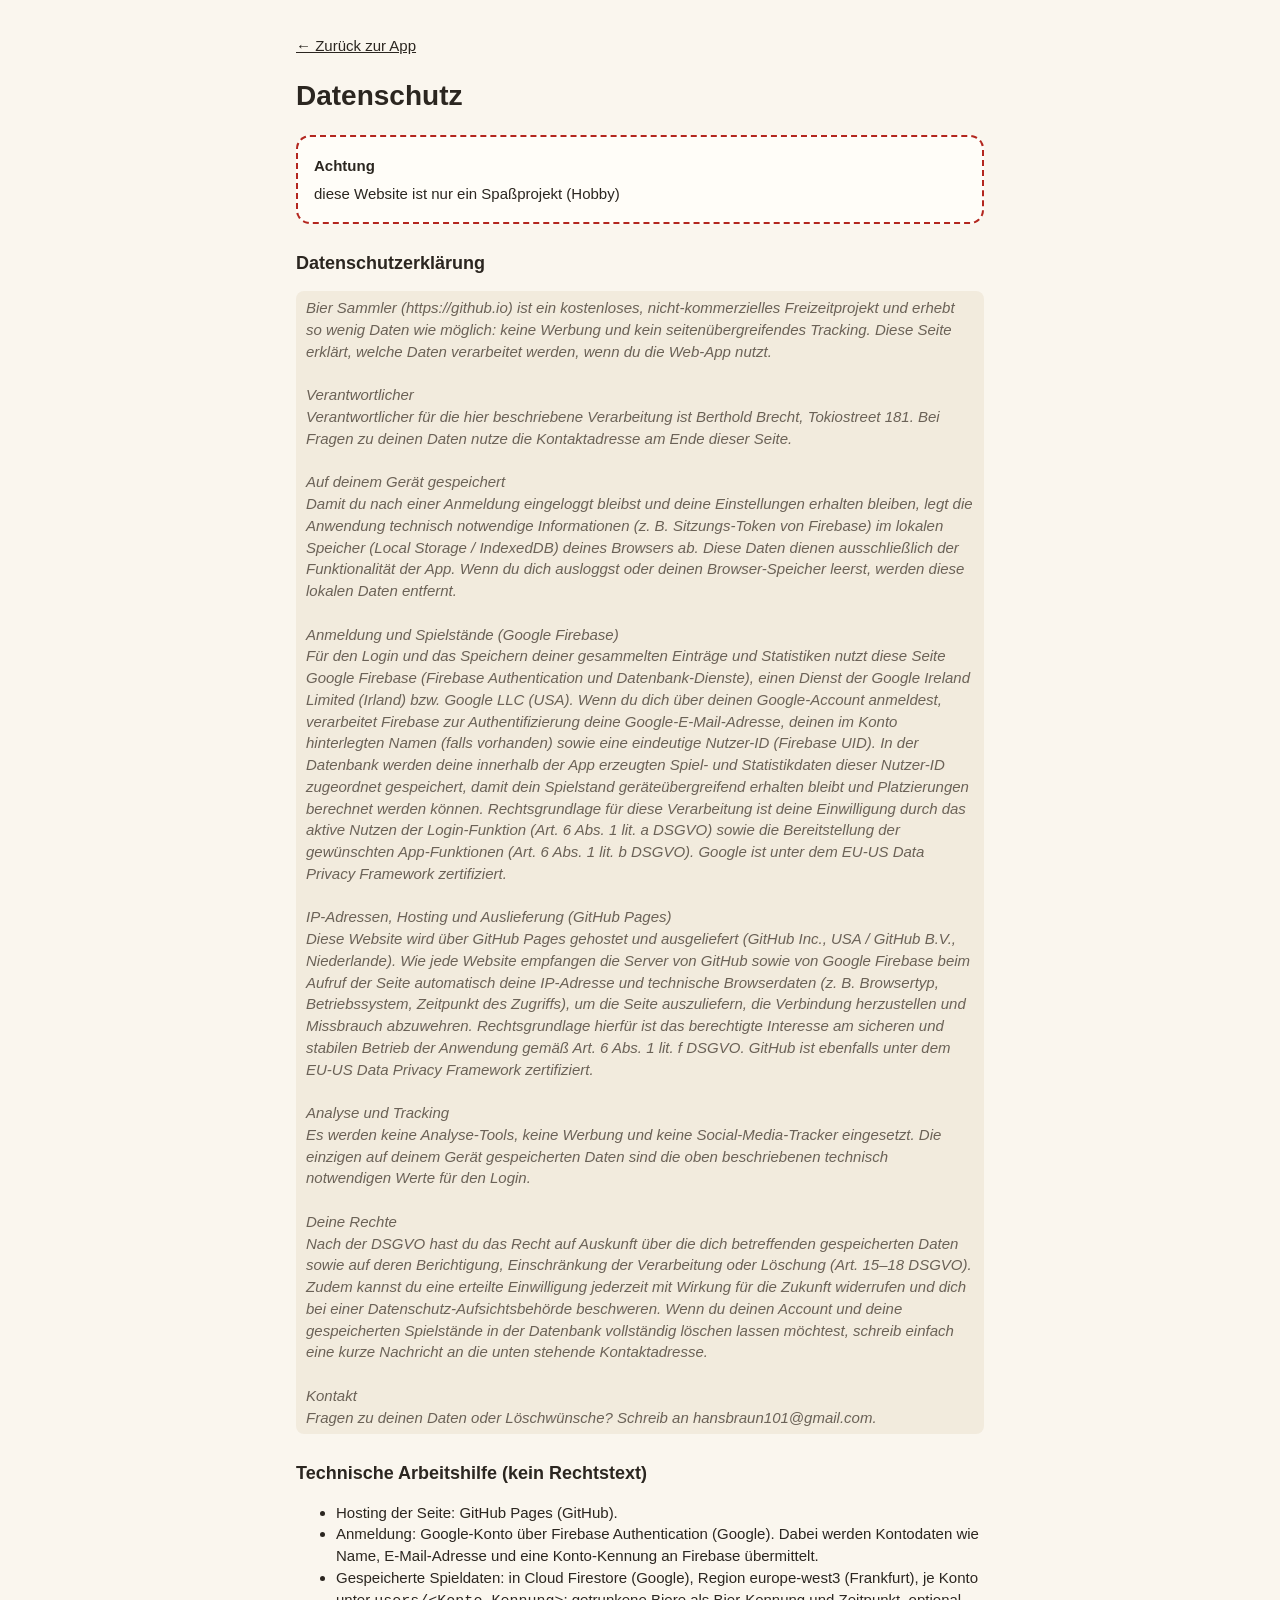
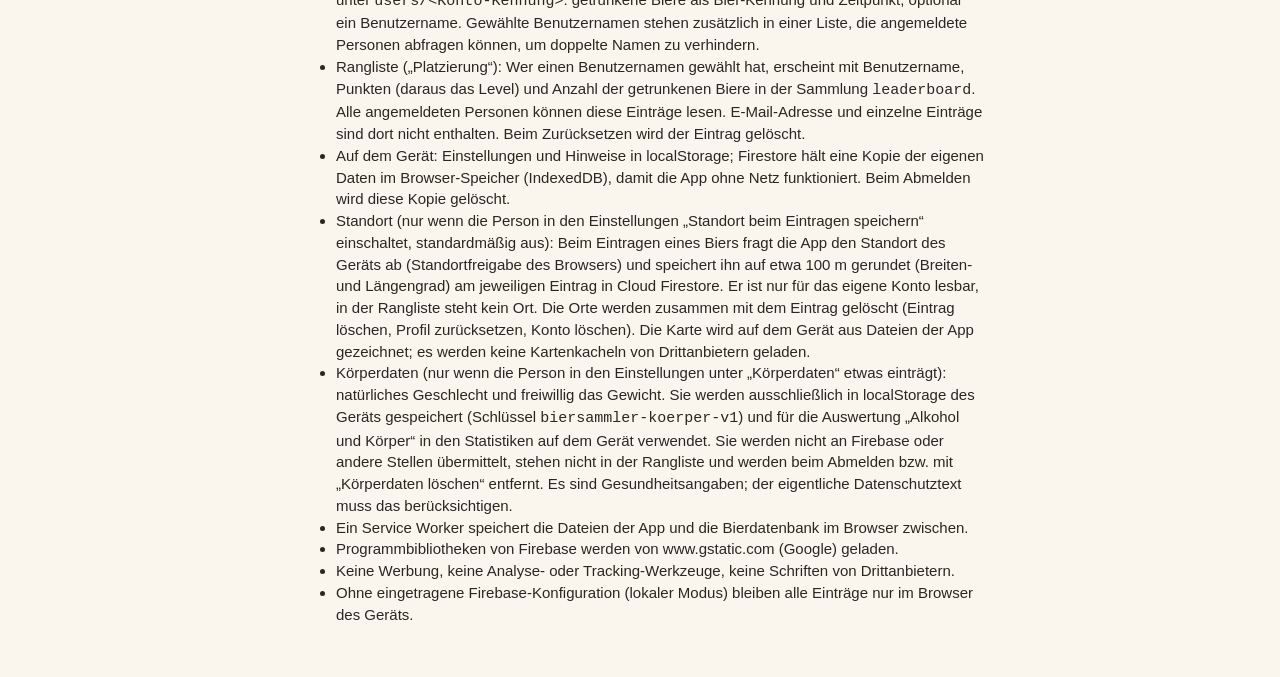
==== commit 79ef5028: "update" ====
--- a/datenschutz.html
+++ b/datenschutz.html
@@ -85,6 +85,12 @@
         lesbar, in der Rangliste steht kein Ort. Die Orte werden zusammen mit dem Eintrag gelöscht (Eintrag löschen, Profil
         zurücksetzen, Konto löschen). Die Karte wird auf dem Gerät aus Dateien der App gezeichnet; es werden keine Kartenkacheln
         von Drittanbietern geladen.</li>
+      <li>Körperdaten (nur wenn die Person in den Einstellungen unter „Körperdaten“ etwas einträgt): natürliches Geschlecht und
+        freiwillig das Gewicht. Sie werden ausschließlich in localStorage des Geräts gespeichert (Schlüssel
+        <code>biersammler-koerper-v1</code>) und für die Auswertung „Alkohol und Körper“ in den Statistiken auf dem Gerät
+        verwendet. Sie werden nicht an Firebase oder andere Stellen übermittelt, stehen nicht in der Rangliste und werden beim
+        Abmelden bzw. mit „Körperdaten löschen“ entfernt. Es sind Gesundheitsangaben; der eigentliche Datenschutztext muss das
+        berücksichtigen.</li>
       <li>Ein Service Worker speichert die Dateien der App und die Bierdatenbank im Browser zwischen.</li>
       <li>Programmbibliotheken von Firebase werden von www.gstatic.com (Google) geladen.</li>
       <li>Keine Werbung, keine Analyse- oder Tracking-Werkzeuge, keine Schriften von Drittanbietern.</li>
--- a/css/style.css
+++ b/css/style.css
@@ -22,16 +22,21 @@
   --backdrop: rgb(40 30 20 / 0.5);
   --radius: 16px;
 
-  /* Kategorie-Farben (1 Standardgebräu … 6 Heiligtum) und die Schrift darauf */
+  /* Kategorie-Farben (1 Standardgebräu … 5 Heiligtum) und die Schrift darauf; --rd gehört zur Spezialkarte Raddelfuß */
   --k1: #D8CFBF; --on-k1: #2B2620;  /* Standardgebräu: Malz-Beige */
   --k2: #3F7A4C; --on-k2: #FFFFFF;  /* Klassiker: Hopfengrün */
   --k3: #2F6FA8; --on-k3: #FFFFFF;  /* Spezialität: Blau */
-  --k4: #C62F2F; --on-k4: #FFFFFF;  /* Raddelfuß: Rot (mit Weiß, siehe .bcard.k4); Weiß darauf 5,5 : 1 */
-  --k5: #7B4FB3; --on-k5: #FFFFFF;  /* Zaubertrank: Violett */
-  --k6: #E0A91B; --on-k6: #2B2010;  /* Heiligtum: Gold */
-  --foil-k5: 0.65; --foil-k6: 0.5;  /* Deckkraft der Holo-Folie: im dunklen Modus schwächer, sonst leidet die Lesbarkeit */
+  --rd: #C62F2F; --on-rd: #FFFFFF;  /* Raddelfuß: Rot (mit Weiß, siehe .bcard.sp-raddel); Weiß darauf 5,5 : 1 */
+  --k4: #7B4FB3; --on-k4: #FFFFFF;  /* Zaubertrank: Violett */
+  --k5: #E0A91B; --on-k5: #2B2010;  /* Heiligtum: Gold */
+  --foil-k4: 0.65; --foil-k5: 0.5;  /* Deckkraft der Holo-Folie: im dunklen Modus schwächer, sonst leidet die Lesbarkeit */
   /* STANDORT-KARTE (js/karte.js): Wasser/Außenfläche, Land, Deutschland, Grenzlinie, Berlin-Ortsteile, Beschriftung, Punkt, Punktrand */
-  --map-bg: #DCE5E8; --map-land: #F3EEE2; --map-de: #FFFBF0; --map-line: #BFB39C; --map-ort: #FBF0D6; --map-label: #5E5549; --map-dot: #E8730C; --map-ring: #FFFFFF;
+  --map-bg: #D3E1E8; --map-land: #ECEBE6; --map-de: #F6F5F1; --map-line: #BDBDB6; --map-ort: #E5ECE6; --map-label: #84857F; --map-dot: #F2690A; --map-ring: #FFFFFF;
+  /* ALKOHOL-AUSWERTUNG: Label A bis D wie beim Energielabel, feste Farben mit fester Schrift (gelten in hell und dunkel; Kontrast ≥ 4,9 : 1) */
+  --lab-a: #2F7D4F; --on-lab-a: #FFFFFF;
+  --lab-b: #A8C834; --on-lab-b: #1B2A05;
+  --lab-c: #F2A33A; --on-lab-c: #3A2000;
+  --lab-d: #C8412F; --on-lab-d: #FFFFFF;
 }
 
 /* ---------- Farben: dunkel (System-Einstellung, sofern nicht „hell“ gewählt) ---------- */
@@ -56,11 +61,11 @@
     --k1: #A39A8B; --on-k1: #15130F;
     --k2: #79B886; --on-k2: #15130F;
     --k3: #78ACDC; --on-k3: #15130F;
-    --k4: #F08A82; --on-k4: #15130F;
-    --k5: #B796E2; --on-k5: #15130F;
-    --k6: #F2C14E; --on-k6: #15130F;
-    --foil-k5: 0.5; --foil-k6: 0.3;
-    --map-bg: #162126; --map-land: #25221C; --map-de: #302B23; --map-line: #4F473A; --map-ort: #3A3225; --map-label: #C4B9A7; --map-dot: #FF9A3A; --map-ring: #15130F;
+    --rd: #F08A82; --on-rd: #15130F;
+    --k4: #B796E2; --on-k4: #15130F;
+    --k5: #F2C14E; --on-k5: #15130F;
+    --foil-k4: 0.5; --foil-k5: 0.3;
+    --map-bg: #141D22; --map-land: #1F2327; --map-de: #272C30; --map-line: #454B50; --map-ort: #2C3935; --map-label: #98A0A2; --map-dot: #FFA23F; --map-ring: #15130F;
   }
 }
 /* ---------- Farben: dunkel (Auswahl „dunkel“) – identisch zum Block darüber ---------- */
@@ -84,11 +89,11 @@
   --k1: #A39A8B; --on-k1: #15130F;
   --k2: #79B886; --on-k2: #15130F;
   --k3: #78ACDC; --on-k3: #15130F;
-  --k4: #F08A82; --on-k4: #15130F;
-  --k5: #B796E2; --on-k5: #15130F;
-  --k6: #F2C14E; --on-k6: #15130F;
-  --foil-k5: 0.5; --foil-k6: 0.3;
-  --map-bg: #162126; --map-land: #25221C; --map-de: #302B23; --map-line: #4F473A; --map-ort: #3A3225; --map-label: #C4B9A7; --map-dot: #FF9A3A; --map-ring: #15130F;
+  --rd: #F08A82; --on-rd: #15130F;
+  --k4: #B796E2; --on-k4: #15130F;
+  --k5: #F2C14E; --on-k5: #15130F;
+  --foil-k4: 0.5; --foil-k5: 0.3;
+  --map-bg: #141D22; --map-land: #1F2327; --map-de: #272C30; --map-line: #454B50; --map-ort: #2C3935; --map-label: #98A0A2; --map-dot: #FFA23F; --map-ring: #15130F;
 }
 
 /* ---------- Grundlayout ---------- */
@@ -104,7 +109,7 @@
   font: 15px/1.45 -apple-system, BlinkMacSystemFont, "Segoe UI", Inter, Roboto, sans-serif;
   -webkit-font-smoothing: antialiased;
 }
-h1, h2, h3, .rounded { font-family: ui-rounded, "SF Pro Rounded", -apple-system, BlinkMacSystemFont, "Segoe UI", Roboto, sans-serif; }
+h1, h2, h3 { font-family: ui-rounded, "SF Pro Rounded", -apple-system, BlinkMacSystemFont, "Segoe UI", Roboto, sans-serif; }
 button, input, select, textarea { font: inherit; color: inherit; }
 /* 16px in Eingabefeldern, damit iOS beim Antippen nicht hineinzoomt */
 input, select, textarea { font-size: 16px; }
@@ -184,8 +189,13 @@
 .sync:empty { display: none; }
 @media (max-width: 479px) {
   .tools.has-rank { flex-wrap: wrap; row-gap: 2px; }
-  .tools.has-rank .icon-btn { order: 2; margin-left: auto; }
+  .tools.has-rank [data-act="settings"] { order: 2; margin-left: auto; } /* der Info-Knopf bleibt direkt neben „Platzierung“ */
   .tools.has-rank .sync { order: 3; flex: 1 1 100%; max-height: none; }
+}
+/* Sehr schmal (320 px) mit „Platzierung“ und Info-Knopf: Textknöpfe etwas kleiner, damit alle vier Knöpfe in eine Zeile passen */
+@media (max-width: 359px) {
+  .tools.has-rank { gap: 5px; }
+  .tools.has-rank .btn { padding: 8px 9px; font-size: 14px; }
 }
 
 /* ---------- Inhalt ---------- */
@@ -250,16 +260,26 @@
 .note.center, .center { text-align: center; }
 
 /* ---------- Sammelkarte ---------- */
-/* Kategorie-Farbe je Karte: .k1 … .k6 setzen --k (Fläche) und --on-k (Schrift darauf) */
+/* Kategorie-Farbe je Karte: .k1 … .k5 setzen --k (Fläche) und --on-k (Schrift darauf) */
 .k1 { --k: var(--k1); --on-k: var(--on-k1); }
 .k2 { --k: var(--k2); --on-k: var(--on-k2); }
 .k3 { --k: var(--k3); --on-k: var(--on-k3); }
+.sp-raddel { --k: var(--rd); --on-k: var(--on-rd); }
 .k4 { --k: var(--k4); --on-k: var(--on-k4); }
 .k5 { --k: var(--k5); --on-k: var(--on-k5); }
-.k6 { --k: var(--k6); --on-k: var(--on-k6); }
 .sp-sanchi { --k: #FFC93C; --on-k: #1B1038; } /* Spezialkarte „Sanchi“ (feste Farben, gelten in hell und dunkel gleich) */
 .sp-noir { --k: #111111; --on-k: #FFFFFF; }       /* Spezialkarte „Schwarz-Weiß“ (feste Farben) */
 .sp-regenbogen { --k: #B79CFF; --on-k: #2A1650; } /* Spezialkarte „Regenbogen“ (feste Farben) */
+.sp-hopfen { --k: #7BC96F; --on-k: #072A12; }       /* Spezialkarte „Heiliger Hopfen“ (feste Farben) */
+.sp-koenig { --k: #D9AE3C; --on-k: #3A0610; }       /* Spezialkarte „Bierkönig“ (feste Farben) */
+.sp-weltall { --k: #6B5BFF; --on-k: #FFFFFF; }      /* Spezialkarte „Außenseiter“ (feste Farben) */
+/* Spezialkarten „Spezial Rot / Türkis / Orange / Rosa“ (Design sp-mono): --c = Kartenfarbe, --ink = Schrift und Zeichnung darauf (feste Farben, in hell und dunkel gleich).
+   Schrift auf der Fläche mindestens 4,5 : 1 (Rot und Weiß 5,3 : 1, Türkis/Orange/Rosa mit sehr dunklem Ton der gleichen Farbe über 6 : 1). */
+.sp-rot { --c: #BD3B44; --ink: #FFFFFF; }
+.sp-tuerkis { --c: #46B3AC; --ink: #062F2D; }
+.sp-orange { --c: #F0883A; --ink: #3A1A04; }
+.sp-rosa { --c: #F0A3BC; --ink: #4A1429; }
+.sp-mono { --k: var(--c); --on-k: var(--ink); }
 /* Raster: Smartphone 2 Spalten (beste Karten: 2 × 3), breiter mehr Spalten.
    Die besten 6 Karten stehen ab 641px in 3, ab 1000px in 6 Spalten, damit keine Lücke in der letzten Reihe bleibt. */
 .grid { display: grid; grid-template-columns: repeat(2, minmax(0, 1fr)); gap: 12px; }
@@ -310,6 +330,9 @@
 .facts dd { margin: 0; overflow-wrap: anywhere; }
 .facts.mine { padding: 4px 14px; border-radius: 14px; background: var(--surface-2); }
 .facts.mine > div { border-color: color-mix(in srgb, var(--line) 70%, transparent); }
+/* Punkte, die ein einzelnes Trinken dieses Biers bringt („+1,5“), neben den gesammelten Punkten */
+.facts .per-beer { display: inline-block; margin-left: 6px; padding: 0 7px; border-radius: 999px; font-size: 13px; font-weight: 650; line-height: 20px;
+  color: var(--muted); background: color-mix(in srgb, var(--text) 8%, transparent); white-space: nowrap; }
 .desc { margin-top: 14px; border: 1px solid var(--line); border-radius: 14px; }
 .desc summary { padding: 12px 14px; font-weight: 650; cursor: pointer; }
 .desc p { margin: 0; padding: 0 14px 14px; white-space: pre-line; overflow-wrap: anywhere; }
@@ -345,30 +368,30 @@
 .k1 .mat::after { opacity: 0.5; }
 .k2 { --pat: url("data:image/svg+xml,%3Csvg xmlns='http://www.w3.org/2000/svg' width='6' height='6'%3E%3Cpath d='M0 1H6M0 4H6' stroke='%23000' stroke-width='.5'/%3E%3Cpath d='M1 0V6M4 0V6' stroke='%23000' stroke-width='.5' opacity='.55'/%3E%3C/svg%3E"); --pat-s: 6px 6px; }
 .k3 { --pat: url("data:image/svg+xml,%3Csvg xmlns='http://www.w3.org/2000/svg' width='24' height='24'%3E%3Cg fill='none' stroke='%23000' stroke-width='.7'%3E%3Ccircle cx='12' cy='12' r='12'/%3E%3Ccircle cx='0' cy='0' r='12'/%3E%3Ccircle cx='24' cy='0' r='12'/%3E%3Ccircle cx='0' cy='24' r='12'/%3E%3Ccircle cx='24' cy='24' r='12'/%3E%3C/g%3E%3C/svg%3E"); --pat-s: 24px 24px; }
-.k4 { --pat: url("data:image/svg+xml,%3Csvg xmlns='http://www.w3.org/2000/svg' width='12' height='12'%3E%3Crect width='6' height='12' fill-opacity='.5'/%3E%3Crect width='12' height='6' fill-opacity='.5'/%3E%3C/svg%3E"); --pat-s: 12px 12px; }
-.k5 { --pat: url("data:image/svg+xml,%3Csvg xmlns='http://www.w3.org/2000/svg' width='14' height='14'%3E%3Ccircle cx='7' cy='7' r='.9'/%3E%3C/svg%3E"); --pat-s: 14px 14px; }
-.k6 { --pat: url("data:image/svg+xml,%3Csvg xmlns='http://www.w3.org/2000/svg' width='4' height='4'%3E%3Cpath d='M0 4L4 0M-1 1L1 -1M3 5L5 3' stroke='%23000' stroke-width='.7'/%3E%3C/svg%3E"); --pat-s: 4px 4px; }
-.k5 .mat::before, .k6 .mat::before { opacity: 0.28; }
-.k4 .mat::before { opacity: 0.34; } /* Karo kräftiger, damit das Rot-Weiß auch in kleinen Karten auffällt */
+.sp-raddel { --pat: url("data:image/svg+xml,%3Csvg xmlns='http://www.w3.org/2000/svg' width='12' height='12'%3E%3Crect width='6' height='12' fill-opacity='.5'/%3E%3Crect width='12' height='6' fill-opacity='.5'/%3E%3C/svg%3E"); --pat-s: 12px 12px; }
+.k4 { --pat: url("data:image/svg+xml,%3Csvg xmlns='http://www.w3.org/2000/svg' width='14' height='14'%3E%3Ccircle cx='7' cy='7' r='.9'/%3E%3C/svg%3E"); --pat-s: 14px 14px; }
+.k5 { --pat: url("data:image/svg+xml,%3Csvg xmlns='http://www.w3.org/2000/svg' width='4' height='4'%3E%3Cpath d='M0 4L4 0M-1 1L1 -1M3 5L5 3' stroke='%23000' stroke-width='.7'/%3E%3C/svg%3E"); --pat-s: 4px 4px; }
+.k4 .mat::before, .k5 .mat::before { opacity: 0.28; }
+.sp-raddel .mat::before { opacity: 0.34; } /* Karo kräftiger, damit das Rot-Weiß auch in kleinen Karten auffällt */
 
 /* Holo-Folie: ein Regenbogenverlauf, der hinter einer Maske wandert. Die Maske bestimmt, wo die Folie sichtbar ist
    (Zaubertrank: Sterne, Heiligtum: Rautengitter). Ruhig läuft er von selbst; in der großen Ansicht folgt er dem Finger
    bzw. der Maus (--fx, --fy, 0 … 1). Verschoben wird nur per transform, das ist günstig zu zeichnen. */
 .foil { display: none; z-index: 1; }
+.k4 .foil { display: block; opacity: var(--foil-k4); }
 .k5 .foil { display: block; opacity: var(--foil-k5); }
-.k6 .foil { display: block; opacity: var(--foil-k6); }
 .foil::before {
   content: ""; position: absolute; left: 0; top: 0; width: 300%; height: 300%;
   background: var(--rainbow);
   animation: foil-drift 11s ease-in-out infinite alternate;
 }
 @keyframes foil-drift { from { transform: translate(0, 0); } to { transform: translate(-66.667%, -66.667%); } }
-.k5 .foil {
+.k4 .foil {
   -webkit-mask-image: url("data:image/svg+xml,%3Csvg xmlns='http://www.w3.org/2000/svg' width='56' height='56'%3E%3Cpath d='M12 4Q12 12 20 12Q12 12 12 20Q12 12 4 12Q12 12 12 4zM40 28Q40 34 46 34Q40 34 40 40Q40 34 34 34Q40 34 40 28zM46 3Q46 8 51 8Q46 8 46 13Q46 8 41 8Q46 8 46 3z'/%3E%3Ccircle cx='22' cy='46' r='1.7'/%3E%3Ccircle cx='4' cy='36' r='1.4'/%3E%3Ccircle cx='30' cy='14' r='1.3'/%3E%3C/svg%3E");
   mask-image: url("data:image/svg+xml,%3Csvg xmlns='http://www.w3.org/2000/svg' width='56' height='56'%3E%3Cpath d='M12 4Q12 12 20 12Q12 12 12 20Q12 12 4 12Q12 12 12 4zM40 28Q40 34 46 34Q40 34 40 40Q40 34 34 34Q40 34 40 28zM46 3Q46 8 51 8Q46 8 46 13Q46 8 41 8Q46 8 46 3z'/%3E%3Ccircle cx='22' cy='46' r='1.7'/%3E%3Ccircle cx='4' cy='36' r='1.4'/%3E%3Ccircle cx='30' cy='14' r='1.3'/%3E%3C/svg%3E");
   -webkit-mask-size: 56px 56px; mask-size: 56px 56px;
 }
-.k6 .foil {
+.k5 .foil {
   --rainbow: repeating-linear-gradient(115deg, #f2b21a 0%, #fff0a0 7%, #ff8a3d 14%, #ffd24a 21%, #4fd0ff 26%, #f2b21a 35%);
   -webkit-mask-image: url("data:image/svg+xml,%3Csvg xmlns='http://www.w3.org/2000/svg' width='22' height='22'%3E%3Cpath d='M11 0L22 11L11 22L0 11Z' fill='none' stroke='%23000' stroke-width='1.2'/%3E%3Ccircle cx='11' cy='11' r='1.8'/%3E%3C/svg%3E");
   mask-image: url("data:image/svg+xml,%3Csvg xmlns='http://www.w3.org/2000/svg' width='22' height='22'%3E%3Cpath d='M11 0L22 11L11 22L0 11Z' fill='none' stroke='%23000' stroke-width='1.2'/%3E%3Ccircle cx='11' cy='11' r='1.8'/%3E%3C/svg%3E");
@@ -399,7 +422,7 @@
   background: radial-gradient(circle at var(--mx, 50%) var(--my, 30%), rgb(255 255 255 / 0.4), rgb(255 255 255 / 0.1) 38%, transparent 62%),
               radial-gradient(circle at calc(100% - var(--mx, 50%)) calc(100% - var(--my, 30%)), rgb(0 0 0 / 0.1), transparent 65%);
 }
-.k5::after, .k6::after {
+.k4::after, .k5::after {
   background: radial-gradient(circle at var(--mx, 50%) var(--my, 30%), rgb(255 255 255 / 0.4), rgb(255 255 255 / 0.1) 38%, transparent 62%),
               conic-gradient(from 0deg at var(--mx, 50%) var(--my, 30%), rgb(255 79 200 / 0.12), rgb(255 178 31 / 0.12), rgb(47 224 138 / 0.12), rgb(31 182 255 / 0.12), rgb(138 99 255 / 0.12), rgb(255 79 200 / 0.12)),
               radial-gradient(circle at calc(100% - var(--mx, 50%)) calc(100% - var(--my, 30%)), rgb(0 0 0 / 0.1), transparent 65%);
@@ -418,19 +441,21 @@
   text-align: center; text-overflow: ellipsis; white-space: nowrap;
 }
 /* Raddelfuß: rotes Band mit zwei weißen Zierlinien (oben und unten) */
-.k4 .band .kat { box-shadow: inset 0 2px 0 rgb(255 255 255 / 0.9), inset 0 -2px 0 rgb(255 255 255 / 0.9); }
-.k5 .band .kat, .k6 .band .kat {
+.sp-raddel .band .kat { box-shadow: inset 0 2px 0 rgb(255 255 255 / 0.9), inset 0 -2px 0 rgb(255 255 255 / 0.9); }
+.k4 .band .kat, .k5 .band .kat {
   background: linear-gradient(105deg, transparent 38%, rgb(255 255 255 / 0.5) 50%, transparent 62%) 120% 0 / 250% 100% no-repeat,
               linear-gradient(180deg, color-mix(in srgb, var(--bk, var(--k)) 90%, #fff), color-mix(in srgb, var(--bk, var(--k)) 92%, #000));
   animation: ribbon-sheen 4.4s ease-in-out infinite;
 }
 @keyframes ribbon-sheen { 0%, 55% { background-position: 120% 0, 0 0; } 100% { background-position: -120% 0, 0 0; } }
-/* Zähler „×n“ als Plakette oben rechts in der Karte */
+/* Zähler „Lvl n“ als Plakette oben rechts in der Karte, INNERHALB des Zierrahmens (Rahmen beginnt 7 px unter dem Band und 6 px vom Rand,
+   die Ecke ist 14 px groß): 13 px Abstand von oben und rechts lassen Linie und Ecke ganz frei. Klein gehalten, damit sie auch auf schmalen
+   Karten (ca. 170 px) nicht an die Sterne der Flasche stößt. Bierkönig hat Eckornamente und weicht aus (eigener Wert dort). */
 .count {
-  position: absolute; top: 8px; right: 8px;
-  min-width: 32px; padding: 2px 8px; border-radius: 999px;
+  position: absolute; top: 13px; right: 13px;
+  min-width: 0; padding: 1px 7px; border-radius: 999px;
   background: var(--k); color: var(--on-k);
-  font: 800 14px/1.2 ui-rounded, "SF Pro Rounded", -apple-system, sans-serif; text-align: center;
+  font: 800 12.5px/1.3 ui-rounded, "SF Pro Rounded", -apple-system, sans-serif; text-align: center;
 }
 .bcard-body { flex: 1; position: relative; z-index: 2; display: flex; flex-direction: column; align-items: center; gap: 4px; padding: 16px 12px 6px; text-align: center; min-width: 0; }
 /* Herkunft unten auf der Karte: Bundesland, bei Bieren aus dem Ausland das Land. Ohne Angabe bleibt nur die Zierlinie. */
@@ -442,30 +467,14 @@
 .origin::after { transform: scaleX(-1); }
 .origin:has(.o)::before, .origin:has(.o)::after { display: none; } /* die Box ist selbst der Schmuck und braucht die Breite */
 .origin:has(.o) { justify-content: center; }
-/* Herkunft als kleine Box mit weißer Schrift, je Bundesland eine eigene Farbe (alle mit mindestens 4,5 : 1 zu Weiß).
-   Bei Bieren aus dem Ausland steht das Land in dunklem Blaugrau. Die Farben gelten in hell und dunkel gleich. */
+/* Herkunft als kleine Box mit weißer Schrift, für alle Bundesländer und Länder dieselbe Farbe: ein warmes, dunkles Graubraun (Kontrast zu Weiß 7,7 : 1),
+   das zum Karton-Look der Karten passt und in hell und dunkel gleich bleibt. */
 .origin .o {
   min-width: 0; max-width: 100%; padding: 1px 6px; overflow: hidden; border-radius: 4px;
-  background: var(--bl, #263238); color: #fff;
+  background: #5B5246; color: #fff;
   font-size: 10.5px; font-weight: 750; line-height: 15px; letter-spacing: 0.02em; text-overflow: ellipsis; white-space: nowrap;
   box-shadow: 0 1px 2px rgb(0 0 0 / 0.25);
 }
-.origin .o[data-o="Baden-Württemberg"] { --bl: #C94A00; }
-.origin .o[data-o="Bayern"] { --bl: #1565C0; }
-.origin .o[data-o="Berlin"] { --bl: #D32F2F; }
-.origin .o[data-o="Brandenburg"] { --bl: #7B1FA2; }
-.origin .o[data-o="Bremen"] { --bl: #00838F; }
-.origin .o[data-o="Hamburg"] { --bl: #283593; }
-.origin .o[data-o="Hessen"] { --bl: #00796B; }
-.origin .o[data-o="Mecklenburg-Vorpommern"] { --bl: #5E35B1; }
-.origin .o[data-o="Niedersachsen"] { --bl: #455A64; }
-.origin .o[data-o="Nordrhein-Westfalen"] { --bl: #6D4C41; }
-.origin .o[data-o="Rheinland-Pfalz"] { --bl: #880E4F; }
-.origin .o[data-o="Saarland"] { --bl: #8A6800; }
-.origin .o[data-o="Sachsen"] { --bl: #2E7D32; }
-.origin .o[data-o="Sachsen-Anhalt"] { --bl: #4E7A1F; }
-.origin .o[data-o="Schleswig-Holstein"] { --bl: #0277BD; }
-.origin .o[data-o="Thüringen"] { --bl: #AD1457; }
 .bottle { width: 26px; height: 62px; margin-bottom: 4px; fill: var(--kt); }
 .bottle .body { stroke: color-mix(in srgb, var(--kt) 62%, #000); stroke-width: 0.9; stroke-linejoin: round; }
 .bottle .cap { fill: color-mix(in srgb, var(--kt) 38%, #2B2620); }
@@ -485,76 +494,135 @@
 .chips span { padding: 1px 8px; border-radius: 999px; background: var(--surface-2); font-size: 12px; font-weight: 600; white-space: nowrap; }
 .bcard .sorte { max-width: 100%; color: color-mix(in srgb, var(--muted) 65%, var(--text)); font-size: 12px; overflow-wrap: anywhere; }
 
-/* Karten-Level: ab 4, 8, 16, 24 und 40 Mal getrunken verändert sich nur die MITTE der Karte (Hintergrund und Flasche),
-   Rahmen und Band bleiben, damit die Kategorie erkennbar bleibt. Die Stufen t1 … t5 setzt GAME.cardTier.
-   --kt ist die Tönung: die Kategorie-Farbe, bei Standardgebräu (blasses Beige) mit Bernstein gemischt. */
+/* Karten-Level: Ab 3, 7, 10, 15, 20, 25, 30 und 35 Mal getrunken verändert sich nur die MITTE der Karte (Hintergrund und Flasche),
+   Rahmen und Band bleiben, damit die Kategorie erkennbar bleibt. Die Stufen t1 … t8 setzt GAME.cardTier; ab t6 trägt das Symbol zusätzlich .g (golden).
+   Jede Stufe soll deutlich anders aussehen als die vorige:
+   t1 Glanz + Leuchten · t2 Schaumkrone, stärkeres Leuchten · t3 aufsteigende Bläschen + Strahlen · t4 funkelnde Sterne, pulsierende Strahlen ·
+   t5 silberne Flasche, sechs Sterne, heller Kern · t6 goldene Flasche, goldener Pulsring · t7 kreisender Heiligenschein, goldener Kometenring, dichte Strahlen ·
+   t8 Krone, Regenbogen-Ring, neun Sterne, kräftigstes Leuchten.
+   --kt ist die Tönung: die Kategorie-Farbe, bei Standardgebräu (blasses Beige) mit Bernstein gemischt.
+   Bewegung (Bläschen, Sterne, Strahlen, Ringe) läuft nur ohne „weniger Bewegung“ (siehe ganz unten: dann bleibt jedes Bild stehen). */
 .bcard { --kt: var(--k); }
 .bcard.k1 { --kt: color-mix(in srgb, var(--k1), var(--accent) 45%); --bk: var(--kt); }
 .bcard-body { isolation: isolate; }
-.bcard-body.t1 { background: radial-gradient(ellipse 90% 80px at 50% 46px, color-mix(in srgb, var(--kt) 16%, transparent), transparent); }
-.bcard-body.t2 { background: radial-gradient(ellipse 90% 85px at 50% 46px, color-mix(in srgb, var(--kt) 26%, transparent), transparent); }
-.bcard-body.t3 { background: radial-gradient(ellipse 95% 90px at 50% 46px, color-mix(in srgb, var(--kt) 34%, transparent), transparent); --ray: 14%; }
-.bcard-body.t4 { background: radial-gradient(ellipse 100% 95px at 50% 46px, color-mix(in srgb, var(--kt) 42%, transparent), transparent); --ray: 20%; }
+.bcard-body.t1 { background: radial-gradient(ellipse 92% 88px at 50% 46px, color-mix(in srgb, var(--kt) 34%, transparent), transparent); }
+.bcard-body.t2 { background: radial-gradient(ellipse 94% 92px at 50% 46px, color-mix(in srgb, var(--kt) 44%, transparent), transparent); }
+.bcard-body.t3 { background: radial-gradient(ellipse 95% 90px at 50% 46px, color-mix(in srgb, var(--kt) 50%, transparent), transparent); --ray: 26%; --rp: 18deg; }
+.bcard-body.t4 { background: radial-gradient(ellipse 100% 95px at 50% 46px, color-mix(in srgb, var(--kt) 56%, transparent), transparent); --ray: 32%; --rp: 14deg; }
 .bcard-body.t5 {
+  background: radial-gradient(circle 34px at 50% 46px, rgb(236 244 255 / 0.6), transparent),
+              radial-gradient(ellipse 100% 100px at 50% 46px, color-mix(in srgb, var(--kt) 60%, transparent), transparent);
+  --ray: 38%; --rp: 14deg;
+}
+.bcard-body.t6 {
   background: radial-gradient(circle 38px at 50% 46px, rgb(255 226 140 / 0.6), transparent),
-              radial-gradient(ellipse 105% 100px at 50% 46px, color-mix(in srgb, var(--kt) 52%, transparent), transparent);
-  --ray: 28%;
-}
-/* Strahlen hinter der Flasche (ab Stufe 3), zum Rand hin ausgeblendet */
-.bcard-body.t3::before, .bcard-body.t4::before, .bcard-body.t5::before {
+              radial-gradient(ellipse 105% 100px at 50% 46px, color-mix(in srgb, var(--kt) 64%, transparent), transparent);
+  --ray: 44%; --rp: 12deg;
+}
+.bcard-body.t7 {
+  background: radial-gradient(circle 46px at 50% 46px, rgb(255 226 140 / 0.72), transparent),
+              radial-gradient(ellipse 110% 105px at 50% 46px, color-mix(in srgb, var(--kt) 70%, transparent), transparent);
+  --ray: 52%; --rp: 10deg;
+}
+.bcard-body.t8 {
+  background: radial-gradient(circle 54px at 50% 46px, rgb(255 236 170 / 0.88), transparent),
+              radial-gradient(ellipse 115% 110px at 50% 46px, color-mix(in srgb, var(--kt) 76%, transparent), transparent);
+  --ray: 60%; --rp: 8deg;
+}
+/* Strahlen hinter der Flasche (ab Stufe 3), zum Rand hin ausgeblendet; ab Stufe 4 atmen sie (nur Deckkraft, das kostet kaum Leistung) */
+.bcard-body:is(.t3, .t4, .t5, .t6, .t7, .t8)::before {
   content: ""; position: absolute; inset: 0; z-index: -1; pointer-events: none;
-  background: repeating-conic-gradient(from 0deg at 50% 46px, color-mix(in srgb, var(--kt) var(--ray), transparent) 0 7deg, transparent 7deg 14deg);
-  -webkit-mask-image: radial-gradient(circle 120px at 50% 46px, #000, transparent);
-  mask-image: radial-gradient(circle 120px at 50% 46px, #000, transparent);
-}
-.bottle { overflow: visible; }
+  background: repeating-conic-gradient(from 0deg at 50% 46px, color-mix(in srgb, var(--kt) var(--ray), transparent) 0 calc(var(--rp, 14deg) / 2), transparent calc(var(--rp, 14deg) / 2) var(--rp, 14deg));
+  -webkit-mask-image: radial-gradient(circle 150px at 50% 46px, #000, transparent);
+  mask-image: radial-gradient(circle 150px at 50% 46px, #000, transparent);
+}
+.bcard-body:is(.t4, .t5, .t6)::before { animation: ray-breathe 3.6s ease-in-out infinite alternate; }
+.bcard-body:is(.t7, .t8)::before { animation: ray-breathe 2.2s ease-in-out infinite alternate; }
+@keyframes ray-breathe { from { opacity: 1; } to { opacity: 0.4; } }
+/* Ring um die Flasche (ab Stufe 6): t6 goldener Pulsring, t7 goldener Kometenring (kreisender Bogen), t8 Regenbogen-Ring */
+.bcard-body:is(.t6, .t7, .t8)::after {
+  content: ""; position: absolute; z-index: -1; pointer-events: none; border-radius: 50%;
+  left: 50%; top: 46px; width: 78px; height: 78px; margin: -39px 0 0 -39px;
+  -webkit-mask-image: radial-gradient(circle, transparent 55%, #000 59%, #000 67%, transparent 72%);
+  mask-image: radial-gradient(circle, transparent 55%, #000 59%, #000 67%, transparent 72%);
+}
+.bcard-body.t6::after { background: var(--ring, #FFD666); animation: ring-pulse 2.8s ease-in-out infinite; }
+.bcard-body.t7::after { background: conic-gradient(transparent 0deg, var(--ring, #FFD666) 150deg, #fff 175deg, transparent 180deg); animation: spin 3.2s linear infinite; }
+.bcard-body.t8::after { background: conic-gradient(#ff4fc8, #ffb21f, #2fe08a, #1fb6ff, #8a63ff, #ff4fc8); animation: spin 7s linear infinite; }
+@keyframes ring-pulse { 0%, 100% { opacity: 0.35; transform: scale(0.92); } 50% { opacity: 0.95; transform: scale(1.06); } }
+
+.bottle { overflow: visible; --spark: #E8B424; --gold: #F2C14E; --gold-d: #B9820A; }
 .bottle .shine { fill: #fff; opacity: 0.45; }
 .bottle .foam circle { fill: #fff; stroke: var(--kt); stroke-width: 1.4; }
-.bottle .stars path { fill: #E8B424; }
-.bottle.t5 { filter: drop-shadow(0 0 4px rgb(242 193 78 / 0.9)); }
-.bottle.t5 .body { fill: #F2C14E; stroke: #B9820A; stroke-width: 1.2; }
-.bottle.t5 .stars path { transform-box: fill-box; transform-origin: center; animation: twinkle 2.6s ease-in-out infinite; animation-delay: var(--d); }
+.bottle .glint path { fill: var(--spark); stroke: #fff; stroke-width: 0.5; transform-box: fill-box; transform-origin: center; animation: twinkle 2.2s ease-in-out infinite; animation-delay: var(--d); }
+.bottle .stars path { fill: var(--spark); transform-box: fill-box; transform-origin: center; animation: twinkle 2.6s ease-in-out infinite; animation-delay: var(--d); }
 @keyframes twinkle { 0%, 100% { opacity: 0.35; transform: scale(0.7); } 50% { opacity: 1; transform: scale(1.15); } }
-
-/* Raddelfuß: Zuckerstangen-Rahmen aus rot-weißen Schrägstreifen, dünn dunkelrot eingefasst, damit das Weiß auf hellem Grund steht.
+/* Bläschen steigen in der Flasche auf (ab Stufe 3) */
+.bottle .bubbles circle { fill: #fff; stroke: rgb(0 0 0 / 0.3); stroke-width: 0.45; opacity: 0.8; animation: bubble-rise 2.9s ease-in infinite; animation-delay: var(--d); }
+@keyframes bubble-rise { 0% { transform: translateY(0); opacity: 0; } 15% { opacity: 0.9; } 85% { opacity: 0.8; } 100% { transform: translateY(-36px); opacity: 0; } }
+/* Leuchten der Flasche wächst mit der Stufe */
+.bottle.t1 { filter: drop-shadow(0 0 3px var(--kt)) drop-shadow(0 0 6px color-mix(in srgb, var(--kt) 60%, transparent)); }
+.bottle.t2 { filter: drop-shadow(0 0 3px var(--kt)) drop-shadow(0 0 8px var(--kt)); }
+.bottle.t3 { filter: drop-shadow(0 0 4px var(--kt)) drop-shadow(0 0 10px var(--kt)); }
+.bottle.t4 { filter: drop-shadow(0 0 4px var(--kt)) drop-shadow(0 0 8px var(--kt)) drop-shadow(0 0 12px rgb(255 255 255 / 0.8)); }
+/* t5 silbern */
+.bottle.t5 { filter: drop-shadow(0 0 3px #fff) drop-shadow(0 0 8px rgb(150 190 255 / 0.95)); }
+.bottle.t5 .body { fill: #C4CCD8; stroke: #56626F; stroke-width: 1.1; }
+.bottle.t5 .shine { opacity: 0.95; }
+/* t6 – t8 golden */
+.bottle.g { filter: drop-shadow(0 0 3px #FFE9A0) drop-shadow(0 0 8px rgb(242 160 40 / 0.95)); }
+.bottle.t7 { filter: drop-shadow(0 0 5px rgb(255 205 80 / 0.95)); }
+.bottle.t8 { filter: drop-shadow(0 0 5px rgb(255 205 80 / 1)) drop-shadow(0 0 11px rgb(255 128 64 / 0.55)); }
+.bottle.g .body { fill: var(--gold); stroke: var(--gold-d); stroke-width: 1.2; }
+.bottle.g .shine { opacity: 0.9; animation: gleam 2.2s ease-in-out infinite alternate; }
+@keyframes gleam { from { opacity: 0.35; } to { opacity: 1; } }
+/* Heiligenschein (ab Stufe 7): gestrichelter Kreis, der um die Flasche kreist */
+.bottle .halo { fill: none; stroke: var(--spark); stroke-width: 1.2; stroke-dasharray: 3 5; stroke-linecap: round; opacity: 0.9;
+  transform-box: fill-box; transform-origin: center; animation: spin 16s linear infinite; }
+.bottle.t8 .halo { stroke-width: 1.7; stroke-dasharray: 2 3.5; animation-duration: 8s; }
+/* Krone (Stufe 8): schwebt leicht, die Edelsteine funkeln */
+.bottle .crown { animation: crown-bob 2.6s ease-in-out infinite alternate; }
+.bottle .crown path { fill: var(--gold); stroke: var(--gold-d); stroke-width: 0.9; stroke-linejoin: round; }
+.bottle .crown .gem { fill: #E5335B; stroke: #7A0F2A; stroke-width: 0.5; animation: gleam 1.3s ease-in-out infinite alternate; }
+@keyframes crown-bob { from { transform: translateY(0); } to { transform: translateY(-1.6px); } }
+
+/* Raddelfuß (seit 19.11.2026 eine Spezialkarte, Klasse sp-raddel statt Kategorie): Zuckerstangen-Rahmen aus rot-weißen Schrägstreifen, dünn dunkelrot eingefasst, damit das Weiß auf hellem Grund steht.
    Zaubertrank: schillernder Verlaufsrahmen. Heiligtum: Rahmen aus gebürstetem Gold mit Leuchten.
    Dazu kommen Holo-Folie (.foil) und Schriftband mit Glanz. So unterscheiden sich die seltenen Karten nicht nur über die Farbe. */
-.bcard.k4 {
+.bcard.sp-raddel {
   border: 3px solid transparent;
   background: linear-gradient(var(--surface), var(--surface)) padding-box,
-              repeating-linear-gradient(135deg, var(--k4) 0 7px, #fff 7px 14px) border-box;
-  box-shadow: 0 0 0 1px color-mix(in srgb, var(--k4) 75%, #000), 0 2px 10px var(--shadow);
-}
-.bcard.k5 {
+              repeating-linear-gradient(135deg, var(--rd) 0 7px, #fff 7px 14px) border-box;
+  box-shadow: 0 0 0 1px color-mix(in srgb, var(--rd) 75%, #000), 0 2px 10px var(--shadow);
+}
+.bcard.k4 {
   border: 2px solid transparent;
   background: linear-gradient(var(--surface), var(--surface)) padding-box,
-              linear-gradient(135deg, var(--k5), var(--k3), #ff8ad8, var(--k5), var(--k6)) border-box;
-}
-.bcard.k6 {
-  --glow: color-mix(in srgb, var(--k6) 50%, transparent);
+              linear-gradient(135deg, var(--k4), var(--k3), #ff8ad8, var(--k4), var(--k5)) border-box;
+}
+.bcard.k5 {
+  --glow: color-mix(in srgb, var(--k5) 50%, transparent);
   border: 3px solid transparent;
   background: linear-gradient(var(--surface), var(--surface)) padding-box,
               linear-gradient(135deg, #fbe9a0, #c98f14, #fff3b8, #b27408, #f2c14e) border-box;
-  box-shadow: 0 0 0 1px color-mix(in srgb, var(--k6) 80%, #000), 0 0 18px color-mix(in srgb, var(--k6) 55%, transparent), 0 2px 10px var(--shadow);
+  box-shadow: 0 0 0 1px color-mix(in srgb, var(--k5) 80%, #000), 0 0 18px color-mix(in srgb, var(--k5) 55%, transparent), 0 2px 10px var(--shadow);
 }
 
 /* ---------- Spezialkarten (Datensammlung/spezialkarten.json, Aussehen je „design“) ---------- */
-/* baer (Berliner Legende): wie Standardgebräu (Klasse k1), aber statt der Flasche der Berliner Bär. Er folgt dem Theme
-   (dunkel auf hell, hell auf dunkel), Zunge rot. Kartenstufen wie bei der Flasche: ab Stufe 4 Sterne, bei 5 golden. */
+/* baer (Berliner Legende): wie Standardgebräu (Klasse k1), aber statt der Flasche der Berliner Bär (Silhouette, ein Pfad). Er folgt dem
+   Theme (dunkel auf hell, hell auf dunkel). Kartenstufen wie bei der Flasche: ab Stufe 4 Sterne, bei 5 silbern, ab 6 golden, ab 7 mit Heiligenschein. */
 .bottle.bear { width: 44px; height: 62px; --bear: var(--text); }
 .bear .body { fill: var(--bear); stroke: none; }
 .bear .limb { fill: none; stroke: var(--bear); stroke-linecap: round; }
-.bear .leg { stroke-width: 8; }
-.bear .arm { stroke-width: 7; }
-.bear .tongue { fill: #D32F2F; }
-.bear .nose, .bear .eye { fill: var(--surface); }
-.bear.t5 .limb { stroke: #F2C14E; }
+.bear.t5 .limb { stroke: #C4CCD8; }
+.bear.g .limb { stroke: var(--gold); }
 .bear .cut { fill: var(--surface); stroke: none; }
 .bear .cutline { fill: none; stroke: var(--surface); stroke-linecap: round; stroke-linejoin: round; }
 .bear .limb { stroke-linejoin: round; }
-/* Länder-Legenden (Wahrzeichen statt Flasche, gleiche Größe und Kartenstufen wie der Bär): das Symbol folgt dem Theme, ab Stufe 5 ist es golden */
-.bear.icon.t5 .cutline { stroke: var(--surface); }
-.bear.t5 .body { stroke: #B9820A; stroke-width: 0.8; }
+/* Länder-Legenden (Wahrzeichen statt Flasche, gleiche Größe und Kartenstufen wie der Bär): das Symbol folgt dem Theme, bei Stufe 5 ist es silbern, ab Stufe 6 golden */
+.bear.icon.t5 .cutline, .bear.icon.g .cutline { stroke: var(--surface); }
+.bear.t5 .body { fill: #A3AEBD; stroke: #4A5563; stroke-width: 0.8; }
+.bear.g .body { stroke: var(--gold-d); stroke-width: 0.8; }
 
 /* sticker (Bierball-Bier): wie Standardgebräu, dazu ein „BB“-Stempel in gedecktem Marineblau auf der linken oberen Ecke des Zierrahmens.
    Flach, ohne Glanz und Schatten; der Kartengrund als Rand schneidet ihn aus dem Rahmen heraus, ein feiner Innenring
@@ -631,13 +699,14 @@
   inset: 38px 6px 6px; -webkit-mask: none; mask: none; background: none;
   border: 1.5px solid #111; outline: 1px solid #111; outline-offset: -4.5px;
 }
+.sp-noir .count { top: 17px; right: 17px; padding: 1px 6px; font-size: 11.5px; } /* Doppelrahmen: Abstand zur inneren Linie, dafür etwas kleiner (Sterne der Flasche) */
 .sp-noir .band { box-shadow: none; }
 .sp-noir .band .kat {
   background: repeating-linear-gradient(135deg, #111 0 7px, #2B2B2B 7px 14px); color: #FFFFFF;
   box-shadow: inset 0 -3px 0 #FFFFFF, inset 0 -5px 0 #111;
   font-size: 13px; font-weight: 850; letter-spacing: 0.06em; line-height: 27px; padding: 0 6px;
 }
-.sp-noir .bottle:not(.t5) .body { stroke: #111; }
+.sp-noir .bottle:not(.g) .body { stroke: #111; }
 .sp-noir .chips span { border: 1px solid #111; background: #FFFFFF; }
 .sp-noir .origin .o { background: #111; box-shadow: none; border-radius: 0; }
 
@@ -674,9 +743,470 @@
   color: #2A1650; font-weight: 800; letter-spacing: 0.04em; text-shadow: 0 1px 0 rgb(255 255 255 / 0.55);
   animation: ribbon-sheen 4.4s ease-in-out infinite;
 }
-.sp-regenbogen .bottle:not(.t5) .body { fill: url(#rb-grad) #E04FA8; stroke: rgb(42 22 80 / 0.5); }
+.sp-regenbogen .bottle:not(.g) .body { fill: url(#rb-grad) #E04FA8; stroke: rgb(42 22 80 / 0.5); }
 .sp-regenbogen .bottle .cap { fill: #7A4FD0; }
 .sp-regenbogen .origin::before, .sp-regenbogen .origin::after { background: linear-gradient(90deg, transparent, #B79CFF); }
+
+/* hopfen (Heiliger Hopfen): flacher „Blattschnitt“ wie ein Linoldruck. Tiefgrüner Grund, große abstrakte Blätter in zwei Hälften (je Hälfte ein
+   Grünton), vom Rand angeschnitten statt als Muster gekachelt; unter dem Text nur dunkle Töne, helle Blätter nur an den Rändern.
+   Alles flach (keine Verläufe), schlichte hellgrüne Linie als Rahmen, Band in Blattgrün. Schrift hell, Kontrast über 7 : 1. Alle Farben fest. */
+.bcard.sp-hopfen {
+  --surface: #14562B; --surface-2: rgb(235 255 215 / 0.14); --text: #F2FFE4; --muted: #CDEBB8;
+  --kt: #8FD97A; --bk: #7BC96F; --glow: rgb(110 200 90 / 0.5);
+  border: 3px solid #7BC96F; border-radius: 16px;
+  background: #14562B;
+  box-shadow: 0 0 0 1px #082A14, 0 3px 10px var(--shadow);
+}
+.sp-hopfen .mat {
+  background: url("data:image/svg+xml,%3Csvg xmlns='http://www.w3.org/2000/svg' viewBox='0 0 200 250' preserveAspectRatio='xMidYMid slice'%3E%3Crect width='200' height='250' fill='%2314562B'/%3E%3Cg transform='translate(100 125) rotate(8) scale(1.5)'%3E%3Cpath d='M0 -50C-27 -28 -27 28 0 50Z' fill='%230E4122'/%3E%3Cpath d='M0 -50C27 -28 27 28 0 50Z' fill='%230B3519'/%3E%3Cpath d='M0 -42V62' stroke='%2314562B' stroke-width='1.60' stroke-linecap='round' fill='none'/%3E%3Cpath d='M0 -18L-13 -29M0 0L-16 -13M0 18L-13 6M0 -18L13 -29M0 0L16 -13M0 18L13 6' stroke='%2314562B' stroke-width='1.12' stroke-linecap='round' fill='none'/%3E%3C/g%3E%3Cg transform='translate(4 196) rotate(6) scale(1.25)'%3E%3Cpath d='M0 -50C-27 -28 -27 28 0 50Z' fill='%23237A3E'/%3E%3Cpath d='M0 -50C27 -28 27 28 0 50Z' fill='%231B6A35'/%3E%3Cpath d='M0 -42V62' stroke='%2314562B' stroke-width='1.92' stroke-linecap='round' fill='none'/%3E%3Cpath d='M0 -18L-13 -29M0 0L-16 -13M0 18L-13 6M0 -18L13 -29M0 0L16 -13M0 18L13 6' stroke='%2314562B' stroke-width='1.34' stroke-linecap='round' fill='none'/%3E%3C/g%3E%3Cg transform='translate(38 212) rotate(42) scale(1.2)'%3E%3Cpath d='M0 -50C-27 -28 -27 28 0 50Z' fill='%2354B05B'/%3E%3Cpath d='M0 -50C27 -28 27 28 0 50Z' fill='%23237A3E'/%3E%3Cpath d='M0 -42V62' stroke='%2314562B' stroke-width='2.00' stroke-linecap='round' fill='none'/%3E%3C/g%3E%3Cg transform='translate(58 238) rotate(72) scale(1.05)'%3E%3Cpath d='M0 -50C-27 -28 -27 28 0 50Z' fill='%231B6A35'/%3E%3Cpath d='M0 -50C27 -28 27 28 0 50Z' fill='%23237A3E'/%3E%3Cpath d='M0 -42V62' stroke='%2314562B' stroke-width='2.29' stroke-linecap='round' fill='none'/%3E%3Cpath d='M0 -18L-13 -29M0 0L-16 -13M0 18L-13 6M0 -18L13 -29M0 0L16 -13M0 18L13 6' stroke='%2314562B' stroke-width='1.60' stroke-linecap='round' fill='none'/%3E%3C/g%3E%3Cg transform='translate(198 52) rotate(196) scale(1.2)'%3E%3Cpath d='M0 -50C-27 -28 -27 28 0 50Z' fill='%231B6A35'/%3E%3Cpath d='M0 -50C27 -28 27 28 0 50Z' fill='%23237A3E'/%3E%3Cpath d='M0 -42V62' stroke='%2314562B' stroke-width='2.00' stroke-linecap='round' fill='none'/%3E%3Cpath d='M0 -18L-13 -29M0 0L-16 -13M0 18L-13 6M0 -18L13 -29M0 0L16 -13M0 18L13 6' stroke='%2314562B' stroke-width='1.40' stroke-linecap='round' fill='none'/%3E%3C/g%3E%3Cg transform='translate(170 30) rotate(228) scale(1.15)'%3E%3Cpath d='M0 -50C-27 -28 -27 28 0 50Z' fill='%23237A3E'/%3E%3Cpath d='M0 -50C27 -28 27 28 0 50Z' fill='%2354B05B'/%3E%3Cpath d='M0 -42V62' stroke='%2314562B' stroke-width='2.09' stroke-linecap='round' fill='none'/%3E%3C/g%3E%3Cg transform='translate(150 10) rotate(254) scale(1.0)'%3E%3Cpath d='M0 -50C-27 -28 -27 28 0 50Z' fill='%231B6A35'/%3E%3Cpath d='M0 -50C27 -28 27 28 0 50Z' fill='%230E4122'/%3E%3Cpath d='M0 -42V62' stroke='%2314562B' stroke-width='2.40' stroke-linecap='round' fill='none'/%3E%3Cpath d='M0 -18L-13 -29M0 0L-16 -13M0 18L-13 6M0 -18L13 -29M0 0L16 -13M0 18L13 6' stroke='%2314562B' stroke-width='1.68' stroke-linecap='round' fill='none'/%3E%3C/g%3E%3Cg transform='translate(188 176) rotate(-28) scale(0.95)'%3E%3Cpath d='M0 -50C-27 -28 -27 28 0 50Z' fill='%2354B05B'/%3E%3Cpath d='M0 -50C27 -28 27 28 0 50Z' fill='%23237A3E'/%3E%3Cpath d='M0 -42V62' stroke='%2314562B' stroke-width='2.53' stroke-linecap='round' fill='none'/%3E%3C/g%3E%3Cg transform='translate(10 92) rotate(-36) scale(0.9)'%3E%3Cpath d='M0 -50C-27 -28 -27 28 0 50Z' fill='%231B6A35'/%3E%3Cpath d='M0 -50C27 -28 27 28 0 50Z' fill='%230E4122'/%3E%3Cpath d='M0 -42V62' stroke='%2314562B' stroke-width='2.67' stroke-linecap='round' fill='none'/%3E%3Cpath d='M0 -18L-13 -29M0 0L-16 -13M0 18L-13 6M0 -18L13 -29M0 0L16 -13M0 18L13 6' stroke='%2314562B' stroke-width='1.87' stroke-linecap='round' fill='none'/%3E%3C/g%3E%3C/svg%3E") center / cover no-repeat, #14562B;
+}
+.sp-hopfen .mat::before { display: none; }
+.sp-hopfen .mat::after { opacity: 0.1; }
+.bcard.sp-hopfen::before {
+  inset: 38px 6px 6px; -webkit-mask: none; mask: none; background: none;
+  border: 1.5px solid rgb(205 245 175 / 0.6); border-radius: 9px;
+}
+.sp-hopfen .band { box-shadow: none; }
+.sp-hopfen .band .kat {
+  background: #7BC96F; color: #072A12; box-shadow: inset 0 -2px 0 rgb(7 42 18 / 0.35);
+  font-weight: 850; letter-spacing: 0.1em; text-transform: uppercase;
+}
+.sp-hopfen .bottle:not(.g) .body { fill: #D6F2B8; stroke: #082A14; }
+.sp-hopfen .bottle:not(.g) .cap { fill: #8FD97A; }
+.sp-hopfen .bottle .label { fill: #14562B; opacity: 0.9; }
+.sp-hopfen .chips span { border: 1px solid rgb(205 245 175 / 0.45); }
+.sp-hopfen .origin::before, .sp-hopfen .origin::after { background: linear-gradient(90deg, transparent, rgb(205 245 175 / 0.7)); }
+
+/* koenig (Bierkönig): gesteppter roter Samt wie ein Chesterfield-Sofa (Rautenmuster, jede Raute leicht gewölbt, Goldknöpfe an den Ecken),
+   drei geschliffene Edelsteine, flaches Gold (keine Metallverläufe): Rahmen mit Doppellinie und Eckornamenten, Band mit Krönchen. Schrift in Creme,
+   auf Samtrot weit über 7 : 1. Die Edelsteine glimmen leicht. Alle Farben fest (gleich in hell und dunkel). */
+.bcard.sp-koenig {
+  --surface: #6B0C1C; --surface-2: rgb(255 236 170 / 0.14); --text: #FFF3D0; --muted: #F2DCA6;
+  --kt: #D9AE3C; --bk: #D9AE3C; --glow: rgb(255 205 90 / 0.45);
+  border: 3px solid #D9AE3C; border-radius: 12px;
+  background: #5A0914;
+  box-shadow: 0 0 0 1px #2E0409, 0 3px 10px var(--shadow);
+}
+.sp-koenig .mat {
+  background: url("data:image/svg+xml,%3Csvg xmlns='http://www.w3.org/2000/svg' width='40' height='40' viewBox='0 0 40 40'%3E%3Cdefs%3E%3CradialGradient id='p' cx='50%25' cy='46%25' r='62%25'%3E%3Cstop offset='0' stop-color='%23B01D33'/%3E%3Cstop offset='.65' stop-color='%238A1226'/%3E%3Cstop offset='1' stop-color='%236B0C1C'/%3E%3C/radialGradient%3E%3C/defs%3E%3Crect width='40' height='40' fill='%235A0914'/%3E%3Cpath d='M20 1.2L38.8 20L20 38.8L1.2 20Z' fill='url(%23p)'/%3E%3Cpath d='M20 1.2L38.8 20L20 38.8L1.2 20Z' fill='none' stroke='%23470610' stroke-width='1.2' stroke-linejoin='round'/%3E%3Cpath d='M20 4.5L35.5 20' stroke='%23C8283F' stroke-opacity='.35' stroke-width='1' fill='none'/%3E%3Cg fill='%23E2B84A' stroke='%237A4E06' stroke-width='.6'%3E%3Ccircle cx='20' cy='0' r='2.3'/%3E%3Ccircle cx='0' cy='20' r='2.3'/%3E%3Ccircle cx='40' cy='20' r='2.3'/%3E%3Ccircle cx='20' cy='40' r='2.3'/%3E%3C/g%3E%3Cg fill='%23FFF2B8'%3E%3Ccircle cx='19.3' cy='-.7' r='.8'/%3E%3Ccircle cx='-.7' cy='19.3' r='.8'/%3E%3Ccircle cx='39.3' cy='19.3' r='.8'/%3E%3Ccircle cx='19.3' cy='39.3' r='.8'/%3E%3C/g%3E%3C/svg%3E") 0 0 / 40px 40px, #5A0914;
+}
+.sp-koenig .mat::before { display: none; }
+.sp-koenig .mat::after {
+  background: url("data:image/svg+xml,%3Csvg xmlns='http://www.w3.org/2000/svg' width='28' height='26' viewBox='0 0 28 26'%3E%3Cpath d='M7 2H21L27 9L14 24L1 9Z' fill='%23BDE6F7'/%3E%3Cpath d='M7 2H21L18 9H10Z' fill='%23F7FDFF'/%3E%3Cpath d='M7 2L10 9H1Z' fill='%23C9EBFA'/%3E%3Cpath d='M21 2L27 9H18Z' fill='%239AD3EE'/%3E%3Cpath d='M1 9H10L14 24Z' fill='%238CC8E6'/%3E%3Cpath d='M10 9H18L14 24Z' fill='%23E6F7FF'/%3E%3Cpath d='M18 9H27L14 24Z' fill='%2366ABD2'/%3E%3Cpath d='M7 2H21L27 9L14 24L1 9Z' fill='none' stroke='%23FFFFFF' stroke-opacity='.85' stroke-width='.7' stroke-linejoin='round'/%3E%3Cpath d='M14 -1Q14 3 18 3Q14 3 14 7Q14 3 10 3Q14 3 14 -1z' fill='%23FFFFFF'/%3E%3C/svg%3E") left 12px top 54px / 32px 30px no-repeat,
+              url("data:image/svg+xml,%3Csvg xmlns='http://www.w3.org/2000/svg' width='28' height='26' viewBox='0 0 28 26'%3E%3Cpath d='M7 2H21L27 9L14 24L1 9Z' fill='%23BDE6F7'/%3E%3Cpath d='M7 2H21L18 9H10Z' fill='%23F7FDFF'/%3E%3Cpath d='M7 2L10 9H1Z' fill='%23C9EBFA'/%3E%3Cpath d='M21 2L27 9H18Z' fill='%239AD3EE'/%3E%3Cpath d='M1 9H10L14 24Z' fill='%238CC8E6'/%3E%3Cpath d='M10 9H18L14 24Z' fill='%23E6F7FF'/%3E%3Cpath d='M18 9H27L14 24Z' fill='%2366ABD2'/%3E%3Cpath d='M7 2H21L27 9L14 24L1 9Z' fill='none' stroke='%23FFFFFF' stroke-opacity='.85' stroke-width='.7' stroke-linejoin='round'/%3E%3Cpath d='M14 -1Q14 3 18 3Q14 3 14 7Q14 3 10 3Q14 3 14 -1z' fill='%23FFFFFF'/%3E%3C/svg%3E") right 11px top 74px / 24px 22px no-repeat,
+              url("data:image/svg+xml,%3Csvg xmlns='http://www.w3.org/2000/svg' width='28' height='26' viewBox='0 0 28 26'%3E%3Cpath d='M7 2H21L27 9L14 24L1 9Z' fill='%23BDE6F7'/%3E%3Cpath d='M7 2H21L18 9H10Z' fill='%23F7FDFF'/%3E%3Cpath d='M7 2L10 9H1Z' fill='%23C9EBFA'/%3E%3Cpath d='M21 2L27 9H18Z' fill='%239AD3EE'/%3E%3Cpath d='M1 9H10L14 24Z' fill='%238CC8E6'/%3E%3Cpath d='M10 9H18L14 24Z' fill='%23E6F7FF'/%3E%3Cpath d='M18 9H27L14 24Z' fill='%2366ABD2'/%3E%3Cpath d='M7 2H21L27 9L14 24L1 9Z' fill='none' stroke='%23FFFFFF' stroke-opacity='.85' stroke-width='.7' stroke-linejoin='round'/%3E%3Cpath d='M14 -1Q14 3 18 3Q14 3 14 7Q14 3 10 3Q14 3 14 -1z' fill='%23FFFFFF'/%3E%3C/svg%3E") left 10px bottom 34px / 20px 19px no-repeat;
+  opacity: 1; animation: gem-glint 3.4s ease-in-out infinite alternate;
+}
+@keyframes gem-glint { from { opacity: 0.72; } to { opacity: 1; } }
+.bcard.sp-koenig::before {
+  inset: 37px 6px 6px; -webkit-mask: none; mask: none;
+  background: url("data:image/svg+xml,%3Csvg xmlns='http://www.w3.org/2000/svg' width='26' height='26' viewBox='0 0 26 26'%3E%3Cg transform='translate(0 0) scale(1 1)'%3E%3Cpath d='M1 25V10Q1 1 10 1H25' fill='none' stroke='%23E2B84A' stroke-width='1.8'/%3E%3Cpath d='M6 3.5L9.5 7L6 10.5L2.5 7Z' fill='%23E2B84A'/%3E%3Ccircle cx='15' cy='3.4' r='1.3' fill='%23E2B84A'/%3E%3Ccircle cx='3.4' cy='15' r='1.3' fill='%23E2B84A'/%3E%3C/g%3E%3C/svg%3E") 0 0 / 26px 26px no-repeat, url("data:image/svg+xml,%3Csvg xmlns='http://www.w3.org/2000/svg' width='26' height='26' viewBox='0 0 26 26'%3E%3Cg transform='translate(26 0) scale(-1 1)'%3E%3Cpath d='M1 25V10Q1 1 10 1H25' fill='none' stroke='%23E2B84A' stroke-width='1.8'/%3E%3Cpath d='M6 3.5L9.5 7L6 10.5L2.5 7Z' fill='%23E2B84A'/%3E%3Ccircle cx='15' cy='3.4' r='1.3' fill='%23E2B84A'/%3E%3Ccircle cx='3.4' cy='15' r='1.3' fill='%23E2B84A'/%3E%3C/g%3E%3C/svg%3E") 100% 0 / 26px 26px no-repeat,
+              url("data:image/svg+xml,%3Csvg xmlns='http://www.w3.org/2000/svg' width='26' height='26' viewBox='0 0 26 26'%3E%3Cg transform='translate(0 26) scale(1 -1)'%3E%3Cpath d='M1 25V10Q1 1 10 1H25' fill='none' stroke='%23E2B84A' stroke-width='1.8'/%3E%3Cpath d='M6 3.5L9.5 7L6 10.5L2.5 7Z' fill='%23E2B84A'/%3E%3Ccircle cx='15' cy='3.4' r='1.3' fill='%23E2B84A'/%3E%3Ccircle cx='3.4' cy='15' r='1.3' fill='%23E2B84A'/%3E%3C/g%3E%3C/svg%3E") 0 100% / 26px 26px no-repeat, url("data:image/svg+xml,%3Csvg xmlns='http://www.w3.org/2000/svg' width='26' height='26' viewBox='0 0 26 26'%3E%3Cg transform='translate(26 26) scale(-1 -1)'%3E%3Cpath d='M1 25V10Q1 1 10 1H25' fill='none' stroke='%23E2B84A' stroke-width='1.8'/%3E%3Cpath d='M6 3.5L9.5 7L6 10.5L2.5 7Z' fill='%23E2B84A'/%3E%3Ccircle cx='15' cy='3.4' r='1.3' fill='%23E2B84A'/%3E%3Ccircle cx='3.4' cy='15' r='1.3' fill='%23E2B84A'/%3E%3C/g%3E%3C/svg%3E") 100% 100% / 26px 26px no-repeat;
+  border: 1.5px solid #D9AE3C; border-radius: 3px; outline: 1px solid rgb(217 174 60 / 0.6); outline-offset: -5px;
+}
+.sp-koenig .count { top: 22px; right: 20px; padding: 1px 6px; font-size: 11.5px; } /* Eckornamente des Rahmens bleiben frei */
+.sp-koenig .band { box-shadow: none; }
+.sp-koenig .band .kat {
+  background: url("data:image/svg+xml,%3Csvg xmlns='http://www.w3.org/2000/svg' width='22' height='17' viewBox='0 0 22 17'%3E%3Cpath d='M2.5 15L1 5L6.5 9.5L11 2.5L15.5 9.5L21 5L19.5 15Z' fill='%234A0712'/%3E%3Crect x='2.5' y='13' width='17' height='2' fill='%23D9AE3C'/%3E%3Ccircle cx='1' cy='4.5' r='1.5' fill='%234A0712'/%3E%3Ccircle cx='11' cy='2' r='1.5' fill='%234A0712'/%3E%3Ccircle cx='21' cy='4.5' r='1.5' fill='%234A0712'/%3E%3C/svg%3E") 8px 50% / 20px 15px no-repeat, url("data:image/svg+xml,%3Csvg xmlns='http://www.w3.org/2000/svg' width='22' height='17' viewBox='0 0 22 17'%3E%3Cpath d='M2.5 15L1 5L6.5 9.5L11 2.5L15.5 9.5L21 5L19.5 15Z' fill='%234A0712'/%3E%3Crect x='2.5' y='13' width='17' height='2' fill='%23D9AE3C'/%3E%3Ccircle cx='1' cy='4.5' r='1.5' fill='%234A0712'/%3E%3Ccircle cx='11' cy='2' r='1.5' fill='%234A0712'/%3E%3Ccircle cx='21' cy='4.5' r='1.5' fill='%234A0712'/%3E%3C/svg%3E") calc(100% - 8px) 50% / 20px 15px no-repeat, #D9AE3C;
+  color: #3A0610; padding: 0 32px; font-weight: 850; letter-spacing: 0.12em; text-transform: uppercase;
+  box-shadow: inset 0 -2px 0 #8A5A06;
+}
+.sp-koenig .bottle:not(.g) .body { fill: #D9AE3C; stroke: #5A3A04; }
+.sp-koenig .bottle:not(.g) .cap { fill: #5A0914; }
+.sp-koenig .bottle .label { fill: #6B0C1C; opacity: 0.9; }
+.sp-koenig .chips span { border: 1px solid rgb(217 174 60 / 0.75); }
+.sp-koenig .origin::before, .sp-koenig .origin::after { background: linear-gradient(90deg, transparent, #D9AE3C); }
+
+/* weltall (Außenseiter): Nachthimmel mit Nebeln, einem Ringplaneten am Rand und zwei Schichten Sterne, die gegeneinander funkeln.
+   Schrift in Weiß auf Tiefblau. Flasche in Silberblau. Alle Farben fest. */
+.bcard.sp-weltall {
+  --surface: #0B0B2E; --surface-2: rgb(255 255 255 / 0.14); --text: #FFFFFF; --muted: #CFD6FF;
+  --kt: #8FA8FF; --bk: #6B5BFF; --glow: rgb(120 110 255 / 0.55);
+  border: 3px solid transparent; border-radius: 20px;
+  background: linear-gradient(var(--surface), var(--surface)) padding-box,
+              conic-gradient(from 30deg, #38B6FF, #8A4DFF, #FF6FD8, #2EE6C8, #38B6FF) border-box;
+  box-shadow: 0 0 0 1px #05051C, 0 0 18px rgb(110 100 255 / 0.5), 0 4px 12px var(--shadow);
+}
+.sp-weltall .mat {
+  background:
+    radial-gradient(circle at 97% 89%, #FFB3E3 0 4%, #A35BFF 4.5% 6.6%, transparent 7.1%),
+    radial-gradient(ellipse 15% 3.4% at 97% 89%, transparent 0 66%, rgb(255 255 255 / 0.6) 68% 82%, transparent 86%),
+    radial-gradient(ellipse 60% 38% at 20% 26%, rgb(138 77 255 / 0.5), transparent 70%),
+    radial-gradient(ellipse 55% 34% at 82% 52%, rgb(56 182 255 / 0.34), transparent 70%),
+    radial-gradient(ellipse 60% 30% at 30% 90%, rgb(255 111 216 / 0.3), transparent 70%),
+    linear-gradient(170deg, #151050 0%, #0B0B2E 55%, #04041A 100%);
+}
+.sp-weltall .mat::before, .sp-weltall .mat::after {
+  background: none; -webkit-mask-image: none; mask-image: none;
+}
+.sp-weltall .mat::before {
+  --stars-a: url("data:image/svg+xml,%3Csvg xmlns='http://www.w3.org/2000/svg' width='72' height='72'%3E%3Cpath d='M12 3Q12 12 21 12Q12 12 12 21Q12 12 3 12Q12 12 12 3z' fill='%23fff'/%3E%3Cpath d='M52 38Q52 44 58 44Q52 44 52 50Q52 44 46 44Q52 44 52 38z' fill='%23BFE3FF'/%3E%3Ccircle cx='38' cy='10' r='1.3' fill='%23fff'/%3E%3Ccircle cx='64' cy='18' r='1' fill='%23FFE9A8'/%3E%3Ccircle cx='8' cy='46' r='1.2' fill='%23fff'/%3E%3Ccircle cx='30' cy='60' r='1' fill='%23fff'/%3E%3Ccircle cx='66' cy='64' r='1.4' fill='%23fff'/%3E%3C/svg%3E");
+  background-image: var(--stars-a); background-size: 72px 72px; opacity: 0.95;
+  animation: twinkle-sky 3.1s ease-in-out infinite alternate;
+}
+.sp-weltall .mat::after {
+  --stars-b: url("data:image/svg+xml,%3Csvg xmlns='http://www.w3.org/2000/svg' width='94' height='94'%3E%3Cpath d='M70 14Q70 22 78 22Q70 22 70 30Q70 22 62 22Q70 22 70 14z' fill='%23FFE9A8'/%3E%3Cpath d='M22 60Q22 66 28 66Q22 66 22 72Q22 66 16 66Q22 66 22 60z' fill='%23fff'/%3E%3Ccircle cx='50' cy='42' r='1.4' fill='%23fff'/%3E%3Ccircle cx='86' cy='56' r='1.1' fill='%23BFE3FF'/%3E%3Ccircle cx='10' cy='16' r='1.2' fill='%23fff'/%3E%3Ccircle cx='44' cy='84' r='1.2' fill='%23FFE9A8'/%3E%3Ccircle cx='72' cy='80' r='1' fill='%23fff'/%3E%3C/svg%3E");
+  background-image: var(--stars-b); background-size: 94px 94px; background-position: 30px 20px; opacity: 0.4;
+  animation: twinkle-sky 2.3s ease-in-out infinite alternate-reverse;
+}
+@keyframes twinkle-sky { from { opacity: 0.3; } to { opacity: 1; } }
+.bcard.sp-weltall::before {
+  inset: 38px 5px 5px; -webkit-mask: none; mask: none; background: none;
+  border: 1.5px solid rgb(180 200 255 / 0.45); border-radius: 12px;
+}
+.sp-weltall .band { box-shadow: none; }
+.sp-weltall .band .kat {
+  background: linear-gradient(105deg, transparent 38%, rgb(255 255 255 / 0.45) 50%, transparent 62%) 120% 0 / 250% 100% no-repeat,
+              linear-gradient(90deg, #2A1B8F, #6B3BE0 50%, #2A6BE0);
+  color: #FFFFFF; font-weight: 800; letter-spacing: 0.14em; /* kein text-transform: „Außenseiter“ würde sonst zu „AUSSENSEITER“ */
+  text-shadow: 0 0 6px rgb(160 180 255 / 0.9);
+  animation: ribbon-sheen 4.4s ease-in-out infinite;
+}
+.sp-weltall .bottle:not(.g) .body { fill: #B9C8FF; stroke: #6B7FD8; }
+.sp-weltall .bottle:not(.g) .cap { fill: #6B5BFF; }
+.sp-weltall .bottle .label { fill: #0B0B2E; opacity: 0.85; }
+.sp-weltall .chips span { border: 1px solid rgb(180 200 255 / 0.5); }
+.sp-weltall .origin::before, .sp-weltall .origin::after { background: linear-gradient(90deg, transparent, rgb(180 200 255 / 0.7)); }
+
+/* mono (Spezial Rot, Türkis, Orange, Rosa): bewusst das Gegenteil der übrigen Karten. Eine einzige flache Farbfläche, sonst nichts:
+   kein Rahmen, kein Muster, keine Körnung, kein Verlauf, kein Zierrand, keine Holo-Folie. Alles links ausgerichtet, das Band ist kein Balken,
+   sondern nur kleine Großbuchstaben mit einem kurzen Strich darunter. Die Flasche ist ein einfarbiges Zeichen in der Schriftfarbe, die Herkunft
+   ein feiner Umriss statt einer bunten Box. Die Kartenstufen (Lvl) zeigen sich nur als helle Aufhellung hinter der Flasche und die Zusätze der
+   Flasche (Glanz, Schaum, Sterne); die Flasche wird auf der höchsten Stufe nicht golden, damit die Karte einfarbig bleibt. Alle Farben fest. */
+.bcard.sp-mono {
+  --surface: var(--c); --surface-2: transparent; --text: var(--ink); --muted: var(--ink); --kt: var(--ink); --bk: var(--c); --glow: transparent;
+  border: 0; border-radius: 6px; background: var(--c); color: var(--ink);
+  box-shadow: 0 2px 8px var(--shadow);
+}
+.sp-mono .mat, .sp-mono .mat::before, .sp-mono .mat::after { display: none; }
+.bcard.sp-mono::before { display: none; }
+.sp-mono .band { box-shadow: none; }
+.sp-mono .band .kat {
+  height: 40px; padding: 0 16px; background: linear-gradient(var(--ink), var(--ink)) 16px calc(100% - 8px) / 22px 2px no-repeat;
+  color: var(--ink); font-size: 11px; font-weight: 700; letter-spacing: 0.18em; line-height: 40px; text-align: left; text-transform: uppercase;
+}
+.sp-mono .bcard-body { align-items: flex-start; gap: 3px; padding: 12px 16px 6px; text-align: left; }
+.sp-mono .count { top: 9px; right: 12px; background: var(--ink); color: var(--c); }
+.bcard.sp-mono .title, .bcard.sp-mono .brand, .bcard.sp-mono .sorte { text-shadow: none; }
+.bcard.sp-mono .title { font-family: -apple-system, "Helvetica Neue", system-ui, sans-serif; font-weight: 700; letter-spacing: -0.015em; line-height: 1.15; }
+.bcard.sp-mono .brand, .bcard.sp-mono .sorte { color: var(--ink); }
+.bcard.sp-mono .brand { font-weight: 500; }
+.sp-mono .chips { justify-content: flex-start; }
+.sp-mono .chips span { background: transparent; border: 1px solid color-mix(in srgb, var(--ink) 55%, transparent); border-radius: 3px; }
+.sp-mono .origin { justify-content: flex-start; padding: 0 16px 14px; }
+.sp-mono .origin::before, .sp-mono .origin::after, .sp-mono .origin:has(.o)::before, .sp-mono .origin:has(.o)::after { display: none; }
+.sp-mono .origin:has(.o) { justify-content: flex-start; }
+.sp-mono .origin .o { background: transparent; border: 1px solid color-mix(in srgb, var(--ink) 55%, transparent); border-radius: 3px; color: var(--ink); box-shadow: none; }
+/* Flasche: ein einfarbiges Zeichen in der Schriftfarbe; Etikett und Kronkorken in der Kartenfarbe */
+.sp-mono .bottle .body, .sp-mono .bottle.t5 .body, .sp-mono .bottle.g .body { fill: var(--ink); stroke: none; }
+.sp-mono .bottle .shade { display: none; }
+.sp-mono .bottle .cap { fill: var(--c); }
+.sp-mono .bottle .label { fill: var(--c); opacity: 1; }
+.sp-mono .bottle .hop { fill: var(--ink); }
+.sp-mono .bottle .hop-scales { stroke: var(--c); }
+.sp-mono .bottle .shine { fill: var(--c); opacity: 0.4; }
+.sp-mono .bottle .foam circle { fill: var(--ink); stroke: var(--c); stroke-width: 1.2; }
+.sp-mono .bottle { --spark: var(--ink); --gold: var(--ink); --gold-d: var(--ink); filter: none; }
+.sp-mono .bottle .crown .gem { fill: var(--c); stroke: none; }
+.sp-mono .bottle .bubbles circle { fill: var(--c); stroke: none; }
+.sp-mono .bcard-body.t1 { background: radial-gradient(ellipse 100% 56px at 22% 52px, rgb(255 255 255 / 0.12), transparent); }
+.sp-mono .bcard-body.t2 { background: radial-gradient(ellipse 100% 56px at 22% 52px, rgb(255 255 255 / 0.16), transparent); }
+.sp-mono .bcard-body.t3 { background: radial-gradient(ellipse 100% 56px at 22% 52px, rgb(255 255 255 / 0.2), transparent); }
+.sp-mono .bcard-body.t4 { background: radial-gradient(ellipse 100% 56px at 22% 52px, rgb(255 255 255 / 0.24), transparent); }
+.sp-mono .bcard-body.t5 { background: radial-gradient(ellipse 100% 56px at 22% 52px, rgb(255 255 255 / 0.28), transparent); }
+.sp-mono .bcard-body.t6 { background: radial-gradient(ellipse 100% 56px at 22% 52px, rgb(255 255 255 / 0.32), transparent); }
+.sp-mono .bcard-body.t7 { background: radial-gradient(ellipse 100% 56px at 22% 52px, rgb(255 255 255 / 0.36), transparent); }
+.sp-mono .bcard-body.t8 { background: radial-gradient(ellipse 100% 56px at 22% 52px, rgb(255 255 255 / 0.4), transparent); }
+.sp-mono .bcard-body:is(.t3, .t4, .t5, .t6, .t7, .t8)::before, .sp-mono .bcard-body:is(.t6, .t7, .t8)::after { display: none; }
+
+/* ---------- Sonderedition 10 bis 60 (Design sp-se + sp-se10 … sp-se60) ----------
+   Sechs eigenständige Karten, jede mit eigener Idee, alle flach und grafisch wie die Farbkarten (sp-mono), aber jede mit einem eigenen Motiv.
+   Alle Farben fest (gleich in hell und dunkel). Die Zahl der Edition steht im Band; einige Karten greifen sie zusätzlich als Gestaltungselement auf
+   (.mat::before mit content, liegt hinter dem Inhalt und ist aria-hidden). Die Muster-SVGs (40 Höhenlinien, 50 Terrazzo) wurden einmal per Skript erzeugt
+   und hier eingebettet (Skript nur im Scratchpad); bei Änderungen die Data-URIs von Hand anpassen.
+   --k/--on-k stehen auf der Klasse selbst, weil auch die Zeilen in „Sammlung verwalten“ die Klasse tragen (Farbstreifen links). */
+.sp-se10 { --k: #D7392B; --on-k: #FFFFFF; }
+.sp-se20 { --k: #C6FF3A; --on-k: #0D0E12; }
+.sp-se30 { --k: #FF48B0; --on-k: #1D2457; }
+.sp-se40 { --k: #E3B65C; --on-k: #10243B; }
+.sp-se50 { --k: #B8472F; --on-k: #FFF6EE; }
+.sp-se60 { --k: #D8A47F; --on-k: #0E2E36; }
+/* Gemeinsam: keine Kategorie-Muster, schlichte Sans-Schrift im Titel, Flasche ohne Schattenstreifen */
+.sp-se .mat::before { background: none; opacity: 1; -webkit-mask-image: none; mask-image: none; }
+.sp-se .band { box-shadow: none; }
+.bcard.sp-se .title { font-family: -apple-system, "Helvetica Neue", system-ui, sans-serif; font-weight: 750; letter-spacing: -0.015em; line-height: 1.15; }
+.sp-se .bottle .shade { display: none; }
+.sp-se .origin .o { box-shadow: none; }
+
+/* 10 – Bauhaus: Creme wie Druckpapier, schwarze Kontur, die Grundformen Kreis (rot, trägt die Zahl), Dreieck (gelb) und Viertelkreis (blau)
+   auf der rechten Seite, Text linksbündig. Schrift Schwarz auf Creme (über 15 : 1). */
+.bcard.sp-se10 {
+  --surface: #F1ECE2; --surface-2: transparent; --text: #161616; --muted: #45413A; --kt: #D7392B; --bk: #161616; --glow: transparent;
+  border: 2px solid #161616; border-radius: 4px; background: #F1ECE2;
+  box-shadow: 0 2px 8px var(--shadow);
+}
+.sp-se10 .mat {
+  background:
+    linear-gradient(to top right, #F2B705 50%, transparent 50.5%) right 54px top 92px / 18px 18px no-repeat,
+    radial-gradient(circle at 100% 100%, #1F4E9C 0 38px, transparent 38.5px),
+    #F1ECE2;
+}
+.sp-se10 .mat::before {
+  content: "10"; inset: auto; top: 62px; right: 12px; width: 40px; height: 40px; border-radius: 50%;
+  display: grid; place-items: center; background: #D7392B; color: #FFFFFF;
+  font: 800 16px/1 -apple-system, "Helvetica Neue", system-ui, sans-serif; letter-spacing: -0.02em;
+}
+.sp-se10 .mat::after { opacity: 0.32; }
+.bcard.sp-se10::before { display: none; }
+.sp-se10 .band .kat {
+  background: #161616; color: #F1ECE2; padding: 0 12px; text-align: left;
+  font-size: 11px; font-weight: 800; letter-spacing: 0.1em; text-transform: uppercase;
+}
+.sp-se10 .bcard-body { align-items: flex-start; gap: 3px; padding: 12px 16px 6px; text-align: left; }
+.sp-se10 .count { top: 9px; right: 12px; background: #161616; color: #F1ECE2; border-radius: 0; }
+.sp-se10 .chips { justify-content: flex-start; }
+.sp-se10 .chips span { background: transparent; border: 1.5px solid #161616; border-radius: 0; }
+.sp-se10 .origin, .sp-se10 .origin:has(.o) { justify-content: flex-start; padding: 0 16px 14px; }
+.sp-se10 .origin::before, .sp-se10 .origin::after { display: none; }
+.sp-se10 .origin .o { background: #161616; color: #F1ECE2; border-radius: 0; }
+.sp-se10 .bottle .body { fill: #161616; stroke: none; }
+.sp-se10 .bottle .cap { fill: #D7392B; }
+.sp-se10 .bottle .label { fill: #F1ECE2; opacity: 1; }
+.sp-se10 .bottle .hop { fill: #D7392B; }
+.sp-se10 .bottle .hop-scales { stroke: #F1ECE2; }
+.sp-se10 .bottle .foam circle { fill: #FFFFFF; stroke: #161616; stroke-width: 1.2; }
+.sp-se10 .bottle { --spark: #F2B705; }
+.bcard.sp-se10 { --kt: #F2B705; } /* Leuchten der Flasche gelb statt rot (Karten-Level) */
+/* Karten-Level: gelber Schein hinter der links stehenden Flasche statt der mittigen Strahlen */
+.sp-se10 .bcard-body.t1 { background: radial-gradient(ellipse 70px 52px at 29px 43px, rgb(242 183 5 / 0.2), transparent); }
+.sp-se10 .bcard-body.t2 { background: radial-gradient(ellipse 73px 53px at 29px 43px, rgb(242 183 5 / 0.271), transparent); }
+.sp-se10 .bcard-body.t3 { background: radial-gradient(ellipse 76px 55px at 29px 43px, rgb(242 183 5 / 0.343), transparent); }
+.sp-se10 .bcard-body.t4 { background: radial-gradient(ellipse 79px 56px at 29px 43px, rgb(242 183 5 / 0.414), transparent); }
+.sp-se10 .bcard-body.t5 { background: radial-gradient(ellipse 81px 58px at 29px 43px, rgb(242 183 5 / 0.486), transparent); }
+.sp-se10 .bcard-body.t6 { background: radial-gradient(ellipse 84px 59px at 29px 43px, rgb(242 183 5 / 0.557), transparent); }
+.sp-se10 .bcard-body.t7 { background: radial-gradient(ellipse 87px 61px at 29px 43px, rgb(242 183 5 / 0.629), transparent); }
+.sp-se10 .bcard-body.t8 { background: radial-gradient(ellipse 90px 62px at 29px 43px, rgb(242 183 5 / 0.7), transparent); }
+.sp-se10 .bcard-body:is(.t3, .t4, .t5, .t6, .t7, .t8)::before, .sp-se10 .bcard-body:is(.t6, .t7, .t8)::after { display: none; }
+
+/* 20 – Neon: tiefes Schwarz mit feinem Messraster, Limette als einzige Farbe. Eine große „20“ als Umriss hinter der Flasche,
+   Sucher-Ecken statt Rahmen, Band und Chips in Monospace, Flasche als leuchtende Kontur (auf der höchsten Stufe gefüllt). */
+.bcard.sp-se20 {
+  --surface: #0D0E12; --surface-2: rgb(198 255 58 / 0.1); --text: #F4F7EC; --muted: #B4B9A8; --kt: #C6FF3A; --bk: #C6FF3A; --glow: rgb(198 255 58 / 0.35);
+  border: 1px solid #2B3022; border-radius: 14px; background: #0D0E12;
+  box-shadow: 0 0 0 1px #000000, 0 3px 12px var(--shadow);
+}
+.sp-se20 .mat {
+  background:
+    radial-gradient(ellipse 85% 46% at 50% 28%, rgb(198 255 58 / 0.09), transparent 72%),
+    linear-gradient(rgb(255 255 255 / 0.05) 1px, transparent 1px) 0 0 / 14px 14px,
+    linear-gradient(90deg, rgb(255 255 255 / 0.05) 1px, transparent 1px) 0 0 / 14px 14px,
+    #0D0E12;
+}
+.sp-se20 .mat::before {
+  content: "20"; inset: 28px 0 auto; text-align: center; color: transparent;
+  font: 900 94px/1 -apple-system, "Helvetica Neue", system-ui, sans-serif; letter-spacing: -0.05em;
+  -webkit-text-stroke: 1.3px rgb(198 255 58 / 0.6);
+}
+.sp-se20 .mat::after { display: none; }
+.bcard.sp-se20::before {
+  inset: 36px 6px 6px; -webkit-mask: none; mask: none;
+  background:
+    linear-gradient(#C6FF3A, #C6FF3A) 0 0 / 12px 1.5px no-repeat, linear-gradient(#C6FF3A, #C6FF3A) 0 0 / 1.5px 12px no-repeat,
+    linear-gradient(#C6FF3A, #C6FF3A) 100% 0 / 12px 1.5px no-repeat, linear-gradient(#C6FF3A, #C6FF3A) 100% 0 / 1.5px 12px no-repeat,
+    linear-gradient(#C6FF3A, #C6FF3A) 0 100% / 12px 1.5px no-repeat, linear-gradient(#C6FF3A, #C6FF3A) 0 100% / 1.5px 12px no-repeat,
+    linear-gradient(#C6FF3A, #C6FF3A) 100% 100% / 12px 1.5px no-repeat, linear-gradient(#C6FF3A, #C6FF3A) 100% 100% / 1.5px 12px no-repeat;
+}
+.sp-se20 .band .kat {
+  background: #0D0E12; color: #C6FF3A; box-shadow: inset 0 -1px 0 rgb(198 255 58 / 0.45);
+  font: 700 11px/30px ui-monospace, "SF Mono", Menlo, monospace; letter-spacing: 0.08em; text-transform: uppercase;
+}
+.sp-se20 .count { font-family: ui-monospace, "SF Mono", Menlo, monospace; font-size: 11.5px; border-radius: 3px; }
+.sp-se20 .chips span { background: transparent; border: 1px solid rgb(198 255 58 / 0.5); border-radius: 3px; color: #E6FFB3; font-family: ui-monospace, "SF Mono", Menlo, monospace; font-size: 11px; }
+.sp-se20 .origin::before, .sp-se20 .origin::after { background: linear-gradient(90deg, transparent, rgb(198 255 58 / 0.55)); }
+.sp-se20 .origin .o { background: #C6FF3A; color: #0D0E12; border-radius: 2px; font-family: ui-monospace, "SF Mono", Menlo, monospace; }
+.sp-se20 .bottle { filter: drop-shadow(0 0 3px rgb(198 255 58 / 0.55)); }
+.sp-se20 .bottle .body { fill: rgb(198 255 58 / 0.1); stroke: #C6FF3A; stroke-width: 1.3; }
+.sp-se20 .bottle .cap { fill: #C6FF3A; }
+.sp-se20 .bottle .label { fill: none; stroke: #C6FF3A; stroke-width: 1; opacity: 1; }
+.sp-se20 .bottle .hop { fill: #C6FF3A; }
+.sp-se20 .bottle .hop-scales { stroke: #0D0E12; }
+.sp-se20 .bottle .shine { fill: #C6FF3A; opacity: 0.55; }
+.sp-se20 .bottle .foam circle { fill: #0D0E12; stroke: #C6FF3A; stroke-width: 1.2; }
+.sp-se20 .bottle { --spark: #C6FF3A; }
+.sp-se20 .bcard-body { --ring: #C6FF3A; }
+.sp-se20 .bottle.g { filter: drop-shadow(0 0 6px rgb(198 255 58 / 0.9)); }
+.sp-se20 .bottle.g .body { fill: #C6FF3A; stroke: #EFFFC4; }
+.sp-se20 .bottle.g .label { fill: #0D0E12; stroke: none; }
+.sp-se20 .bottle.g .shine { fill: #FFFFFF; }
+.sp-se20 .bottle.g .crown path { fill: #C6FF3A; stroke: #EFFFC4; }
+/* Karten-Level: auf Schwarz wirkt der übliche Schein zu grell, deshalb schwächer */
+.sp-se20 .bcard-body.t1 { background: radial-gradient(ellipse 90% 80px at 50% 46px, rgb(198 255 58 / 0.06), transparent); }
+.sp-se20 .bcard-body.t2 { background: radial-gradient(ellipse 93% 83px at 50% 46px, rgb(198 255 58 / 0.094), transparent); }
+.sp-se20 .bcard-body.t3 { background: radial-gradient(ellipse 96% 87px at 50% 46px, rgb(198 255 58 / 0.129), transparent); --ray: 8%; }
+.sp-se20 .bcard-body.t4 { background: radial-gradient(ellipse 99% 90px at 50% 46px, rgb(198 255 58 / 0.163), transparent); --ray: 11%; }
+.sp-se20 .bcard-body.t5 { background: radial-gradient(ellipse 101% 94px at 50% 46px, rgb(198 255 58 / 0.197), transparent); --ray: 14%; }
+.sp-se20 .bcard-body.t6 { background: radial-gradient(ellipse 104% 97px at 50% 46px, rgb(198 255 58 / 0.231), transparent); --ray: 17%; }
+.sp-se20 .bcard-body.t7 { background: radial-gradient(ellipse 107% 101px at 50% 46px, rgb(198 255 58 / 0.266), transparent); --ray: 20%; }
+.sp-se20 .bcard-body.t8 { background: radial-gradient(ellipse 110% 104px at 50% 46px, rgb(198 255 58 / 0.3), transparent); --ray: 24%; }
+
+/* 30 – Risographie: warmes Papier, zwei Druckfarben (Pink und Blau), die sich hinter der Flasche überlagern (multiply ergibt Violett),
+   die Zahl ebenfalls überdruckt, leicht versetzte Schatten wie ein verrutschter Druck, Körnung des Papiers. Schrift in Tintenblau. */
+.bcard.sp-se30 {
+  --surface: #F6F1E7; --surface-2: rgb(255 72 176 / 0.16); --text: #1D2457; --muted: #3F4680; --kt: #FF48B0; --bk: #2F5BD3; --glow: rgb(255 72 176 / 0.4);
+  border: 0; border-radius: 10px; background: #F6F1E7;
+  box-shadow: 0 2px 10px var(--shadow);
+}
+.sp-se30 .mat {
+  background:
+    radial-gradient(circle at calc(50% + 18px) 58px, #3C7BE0 0 27px, transparent 27.5px),
+    radial-gradient(circle at calc(50% - 8px) 76px, #FF48B0 0 36px, transparent 36.5px),
+    #F6F1E7;
+  background-blend-mode: multiply;
+}
+.sp-se30 .mat::before {
+  content: "30"; inset: auto; top: 37px; left: 10px; color: #3C7BE0; mix-blend-mode: multiply;
+  font: 900 40px/1 -apple-system, "Helvetica Neue", system-ui, sans-serif; letter-spacing: -0.04em;
+}
+.sp-se30 .mat::after { opacity: 0.5; }
+.bcard.sp-se30::before { display: none; }
+.sp-se30 .band .kat {
+  background: #2F5BD3; color: #FFF8EC; text-shadow: 1px 1px 0 #FF48B0; padding: 0 8px;
+  font-size: 11.5px; font-weight: 850; letter-spacing: 0.06em; text-transform: uppercase;
+}
+.sp-se30 .count { top: 10px; right: 11px; background: #1D2457; color: #FFF8EC; box-shadow: 1.5px 1px 0 #FF48B0; }
+.sp-se30 .chips span { background: rgb(255 72 176 / 0.16); color: #1D2457; border-radius: 2px; }
+.sp-se30 .origin::before, .sp-se30 .origin::after { background: linear-gradient(90deg, transparent, rgb(255 72 176 / 0.75)); }
+.sp-se30 .origin .o { background: #1D2457; color: #FFF8EC; border-radius: 2px; box-shadow: 1.5px 1px 0 #FF48B0; }
+/* Flasche ausgespart (Papierfarbe) mit Tintenkontur und blau versetztem Schatten */
+.sp-se30 .bottle { filter: drop-shadow(2px 1.5px 0 #3C7BE0); }
+.sp-se30 .bottle .body { fill: #FFF8EC; stroke: #1D2457; stroke-width: 1.1; }
+.sp-se30 .bottle .cap { fill: #1D2457; }
+.sp-se30 .bottle .label { fill: #FF48B0; opacity: 1; }
+.sp-se30 .bottle .hop { fill: #1D2457; }
+.sp-se30 .bottle .hop-scales { stroke: #FF48B0; }
+.sp-se30 .bottle .shine { fill: #3C7BE0; opacity: 0.45; }
+.sp-se30 .bottle .foam circle { fill: #FFFFFF; stroke: #1D2457; stroke-width: 1.2; }
+.sp-se30 .bottle { --spark: #FF48B0; }
+.sp-se30 .bottle.t5, .sp-se30 .bottle.g { filter: drop-shadow(2px 1.5px 0 #3C7BE0) drop-shadow(0 0 4px rgb(242 193 78 / 0.8)); }
+
+/* 40 – Höhenlinien: Nachtblau mit sandfarbenen Höhenlinien wie auf einer Wanderkarte (auch das App-Symbol hat Höhenlinien).
+   Der Gipfel liegt genau hinter der Flasche (SVG in fester Größe 280 × 420, waagerecht mittig, oben bündig), daneben die „Höhe“ ▲ 40.
+   Schrift Creme auf Nachtblau (über 12 : 1). */
+.bcard.sp-se40 {
+  --surface: #10243B; --surface-2: rgb(227 182 92 / 0.14); --text: #F5EBD6; --muted: #D3C4A4; --kt: #E3B65C; --bk: #E3B65C; --glow: rgb(227 182 92 / 0.4);
+  border: 0; border-radius: 12px; background: #10243B;
+  box-shadow: 0 0 0 1px #081422, 0 3px 10px var(--shadow);
+}
+.sp-se40 .mat {
+  background:
+    url("data:image/svg+xml,%3Csvg xmlns='http://www.w3.org/2000/svg' width='280' height='420' viewBox='0 0 280 420'%3E%3Cg fill='none' stroke='%23E3B65C' stroke-linejoin='round' stroke-linecap='round'%3E%3Cpath d='M279 131 267 142 259 154 255 166 252 191 249 199 245 204 239 211 230 218 196 236 193 242 196 250 204 259 213 266 223 270 235 272 247 272 263 270 279 267' stroke-width='0.6' stroke-opacity='0.32'/%3E%3Cpath d='M0 177 4 175 6 171 5 167 0 163' stroke-width='0.6' stroke-opacity='0.32'/%3E%3Cpath d='M141 216 132 219 128 224 129 231 135 236 143 239 152 240 164 237 169 234 169 232 168 227 161 221 150 216 141 216' stroke-width='0.6' stroke-opacity='0.32'/%3E%3Cpath d='M279 115 255 132 244 143 238 156 230 185 225 193 218 199 209 203 199 204 158 197 145 196 131 198 119 201 108 207 102 213 100 221 103 233 110 246 120 255 132 260 169 267 199 279 214 283 235 283 279 279' stroke-width='0.6' stroke-opacity='0.32'/%3E%3Cpath d='M0 202 16 198 29 192 36 185 38 176 35 163 31 155 26 148 15 139 0 134' stroke-width='0.6' stroke-opacity='0.32'/%3E%3Cpath d='M279 99 268 107 241 124 230 132 220 144 205 168 201 173 196 176 184 179 143 184 110 190 77 198 72 200 71 202 85 233 99 259 109 272 121 279 130 282 157 286 185 293 197 295 212 295 257 289 279 288' stroke-width='0.6' stroke-opacity='0.32'/%3E%3Cpath d='M0 216 60 201 66 199 67 197 48 154 34 131 28 124 21 118 0 108' stroke-width='0.6' stroke-opacity='0.32'/%3E%3Cpath d='M279 75 273 84 265 92 221 121 209 132 189 153 177 162 163 168 145 173 119 178 101 179 85 177 79 174 72 169 62 154 45 120 37 108 28 99 8 84 0 76' stroke-width='1.1' stroke-opacity='0.55'/%3E%3Cpath d='M279 295 260 295 238 299 213 305 178 317 167 319 157 319 110 312 100 308 93 301 90 292 85 268 80 254 71 239 61 228 51 224 39 222 21 224 0 230' stroke-width='1.1' stroke-opacity='0.55'/%3E%3Cpath d='M279 26 264 66 258 76 249 85 213 113 180 143 168 152 158 157 147 162 133 166 119 168 106 169 96 167 87 163 79 157 73 151 67 141 54 108 47 96 37 86 12 67 5 60 0 52' stroke-width='0.6' stroke-opacity='0.32'/%3E%3Cpath d='M279 302 257 302 233 307 210 317 183 336 173 341 161 344 148 343 122 336 90 330 80 326 73 321 69 315 67 307 68 277 67 264 60 250 51 241 40 237 27 236 12 240 0 247' stroke-width='0.6' stroke-opacity='0.32'/%3E%3Cpath d='M18 420 11 408 0 399' stroke-width='0.6' stroke-opacity='0.32'/%3E%3Cpath d='M211 0 222 4 231 9 237 16 242 24 245 35 245 47 243 59 239 69 232 79 222 90 169 139 158 146 147 152 136 156 124 158 112 159 100 157 91 153 84 147 75 133 63 101 55 87 45 76 22 60 13 52 5 41 0 27' stroke-width='0.6' stroke-opacity='0.32'/%3E%3Cpath d='M279 308 268 307 257 308 235 314 225 318 214 324 189 345 179 352 165 357 153 357 115 348 74 341 64 338 56 333 52 328 48 322 45 311 45 301 48 280 48 270 44 262 38 256 33 255 27 255 17 258 9 265 0 277' stroke-width='0.6' stroke-opacity='0.32'/%3E%3Cpath d='M30 420 25 407 19 398 12 390 0 384' stroke-width='0.6' stroke-opacity='0.32'/%3E%3Cpath d='M15 0 11 8 9 18 11 30 16 39 25 49 50 66 60 76 69 91 83 125 91 138 97 143 104 147 118 149 135 147 154 138 173 124 197 102 213 84 221 70 224 56 223 43 219 32 211 22 200 14 189 10 166 6 109 6 97 4 84 0' stroke-width='0.6' stroke-opacity='0.32'/%3E%3Cpath d='M279 315 269 313 259 314 248 316 236 320 218 330 193 352 183 360 171 366 157 368 145 367 106 357 61 354 47 351 40 348 35 343 21 322 17 318 9 314 0 317' stroke-width='0.6' stroke-opacity='0.32'/%3E%3Cpath d='M40 420 35 397 27 381 18 373 0 365' stroke-width='0.6' stroke-opacity='0.32'/%3E%3Cpath d='M36 0 28 4 23 12 22 22 26 31 35 41 57 57 67 67 75 82 89 117 96 128 107 136 114 138 121 139 130 138 138 136 154 128 174 114 193 94 204 80 210 66 210 52 207 40 202 32 195 25 186 20 175 16 154 13 110 14 95 13 81 9 55 0' stroke-width='1.1' stroke-opacity='0.55'/%3E%3Cpath d='M279 321 269 319 259 320 249 321 237 326 221 336 187 366 175 373 164 377 156 378 147 378 116 368 98 366 79 366 63 370 54 376 49 385 48 398 50 420' stroke-width='1.1' stroke-opacity='0.55'/%3E%3Cpath d='M51 20 49 24 50 26 52 30 65 43 73 55 97 111 104 120 114 126 124 128 134 127 145 123 157 117 171 106 183 94 192 82 197 71 199 56 198 49 195 42 186 31 179 27 171 23 160 21 146 19 86 23 74 22 58 20 51 20' stroke-width='0.6' stroke-opacity='0.32'/%3E%3Cpath d='M279 328 269 326 260 325 250 327 240 332 225 341 200 364 187 374 173 383 161 387 152 388 143 387 115 378 103 376 89 376 78 379 69 384 63 392 61 404 61 420' stroke-width='0.6' stroke-opacity='0.32'/%3E%3Cpath d='M129 27 111 30 96 36 89 42 87 51 88 62 93 77 97 91 103 102 108 108 113 113 121 117 128 118 137 117 148 113 159 106 169 98 177 89 184 79 188 70 189 61 188 52 185 45 180 39 172 33 164 30 154 27 142 26 129 27' stroke-width='0.6' stroke-opacity='0.32'/%3E%3Cpath d='M279 335 270 332 260 332 250 334 241 338 227 347 200 371 184 384 167 395 155 400 148 401 140 400 115 390 106 388 95 388 87 390 80 395 75 402 73 410 74 420' stroke-width='0.6' stroke-opacity='0.32'/%3E%3Cpath d='M123 36 110 42 102 50 100 59 101 73 108 90 116 101 126 106 133 106 139 106 148 103 156 98 164 92 170 84 174 78 178 70 179 64 178 56 176 51 172 45 166 40 159 37 151 35 142 34 123 36' stroke-width='0.6' stroke-opacity='0.32'/%3E%3Cpath d='M279 344 269 339 259 339 249 341 238 346 226 355 169 404 162 412 157 420' stroke-width='0.6' stroke-opacity='0.32'/%3E%3Cpath d='M102 413 102 416 105 414 102 413' stroke-width='0.6' stroke-opacity='0.32'/%3E%3Cpath d='M129 44 120 49 114 56 112 65 113 75 118 85 125 91 133 94 142 94 153 88 162 79 165 74 167 68 167 59 163 51 154 45 142 43 129 44' stroke-width='1.1' stroke-opacity='0.55'/%3E%3Cpath d='M279 355 271 349 262 346 251 348 240 353 224 365 187 397 177 409 170 420' stroke-width='1.1' stroke-opacity='0.55'/%3E%3C/g%3E%3C/svg%3E") 50% 0 / 280px 420px no-repeat,
+    radial-gradient(ellipse 75% 34% at 50% 20%, #183555, transparent 72%),
+    #10243B;
+}
+.sp-se40 .mat::before {
+  content: "▲ 40"; inset: auto; top: 41px; left: 13px; color: #E3B65C;
+  font: 700 10px/1 ui-monospace, "SF Mono", Menlo, monospace; letter-spacing: 0.06em;
+}
+.sp-se40 .mat::after { opacity: 0.16; }
+.bcard.sp-se40::before {
+  inset: 37px 6px 6px; -webkit-mask: none; mask: none; background: none;
+  border: 1px solid rgb(227 182 92 / 0.45); border-radius: 8px;
+}
+.sp-se40 .band .kat {
+  background: #E3B65C; color: #10243B; padding: 0 8px;
+  font-size: 11px; font-weight: 850; letter-spacing: 0.08em; text-transform: uppercase;
+}
+.sp-se40 .chips span { background: rgb(16 36 59 / 0.75); border: 1px solid rgb(227 182 92 / 0.55); }
+.sp-se40 .origin::before, .sp-se40 .origin::after { background: linear-gradient(90deg, transparent, rgb(227 182 92 / 0.7)); }
+.sp-se40 .origin .o { background: #E3B65C; color: #10243B; }
+.sp-se40 .bottle:not(.g) .body { fill: #E3B65C; stroke: #6E521C; }
+.sp-se40 .bottle:not(.g) .cap { fill: #10243B; }
+.sp-se40 .bottle .label { fill: #10243B; opacity: 1; }
+.sp-se40 .bottle .hop { fill: #E3B65C; }
+.sp-se40 .bottle .hop-scales { stroke: #10243B; }
+
+/* 50 – Terrazzo: heller Steinboden mit bunten Splittern (Terrakotta, Salbei, Ocker, Rosé, Anthrazit), in der Textmitte nur kleine Steine.
+   Ein Schildchen „Nº 50“ wie in einer Ausstellung. Ein einziges SVG (cover), nicht gekachelt. Schrift Anthrazit (über 12 : 1). */
+.bcard.sp-se50 {
+  --surface: #EDE6DC; --surface-2: rgb(255 255 255 / 0.78); --text: #2A2623; --muted: #574F48; --kt: #C8553D; --bk: #B8472F; --glow: rgb(200 85 61 / 0.35);
+  border: 0; border-radius: 14px; background: #EDE6DC;
+  box-shadow: 0 0 0 1px rgb(42 38 35 / 0.12), 0 2px 10px var(--shadow);
+}
+.sp-se50 .mat { background: url("data:image/svg+xml,%3Csvg xmlns='http://www.w3.org/2000/svg' viewBox='0 0 200 300' preserveAspectRatio='xMidYMid slice'%3E%3Crect width='200' height='300' fill='%23EDE6DC'/%3E%3Cpath fill='%23C8553D' d='M139.6 284.0L141.1 293.2L131.0 294.0L129.7 282.5ZM190.8 7.2L188.9 7.6L186.7 4.6L187.7 2.7L189.3 1.8L192.3 3.7L191.7 5.8ZM194.9 81.1L196.5 86.3L196.9 93.1L188.7 94.2L186.5 89.6L188.1 83.9L189.7 80.9ZM195.9 12.0L194.2 11.2L194.3 8.5L197.8 8.0L198.2 11.1ZM166.1 26.2L164.6 31.9L160.1 29.9L162.3 24.7ZM-10.1 200.0L-6.8 197.7L-2.4 195.8L1.0 201.8L-1.7 206.3L-5.1 207.3ZM154.0 48.4L151.5 47.3L151.2 46.0L152.8 44.3L153.9 44.2L155.2 45.7L154.6 47.0ZM196.7 244.8L197.7 246.6L195.9 246.9L195.2 245.0ZM97.2 37.5L91.9 31.4L99.3 21.5L104.7 32.5ZM87.6 21.4L86.3 20.6L85.9 19.0L87.6 18.5L88.6 19.3L88.8 20.8ZM99.5 282.1L99.5 280.6L101.3 278.2L104.3 279.8L103.4 282.7ZM146.8 40.0L148.8 42.6L144.7 43.8L144.1 41.6ZM181.8 23.5L184.3 21.4L186.2 23.3L186.3 26.2L184.3 27.6L181.1 26.7L180.6 26.1ZM161.3 274.5L160.1 275.7L158.8 275.4L158.0 275.0L159.1 272.7L160.6 272.9ZM174.6 280.9L176.8 279.5L179.9 283.7L177.0 285.4L173.5 284.2ZM34.0 295.3L33.1 293.0L33.8 291.2L35.3 291.6L36.9 292.6L37.6 294.5L35.3 295.4ZM137.3 33.5L136.6 32.5L137.1 31.0L139.2 32.2ZM197.4 215.0L200.0 218.2L197.9 219.7L194.6 219.0L195.6 215.2ZM74.4 12.7L72.9 11.3L72.8 8.4L75.9 6.6L78.2 8.3L78.1 12.1ZM38.8 85.4L38.9 84.4L41.7 83.6L42.0 85.0L40.8 86.2ZM-2.7 272.1L-4.7 269.4L-2.2 267.5L0.0 267.4L2.0 269.4L0.7 271.0L-1.1 273.4ZM42.0 39.7L40.6 39.6L40.8 37.2L43.1 36.0L44.4 36.0L43.9 38.8Z'/%3E%3Cpath fill='%23F7F2EA' d='M166.9 146.8L165.5 146.6L165.3 145.0L167.1 144.5L167.9 145.1L167.5 146.4ZM29.3 201.0L27.4 199.8L28.1 198.3L29.7 198.9L30.0 200.2ZM23.1 177.1L24.4 178.0L23.9 179.0L22.4 179.6L21.2 179.8L21.4 178.1L22.4 176.6ZM21.7 164.6L20.8 163.7L22.1 162.5L24.1 161.8L24.8 162.5L24.9 165.1L22.7 166.1ZM68.8 93.9L68.4 95.0L67.7 95.0L66.3 94.0L66.7 93.4L67.7 92.7L68.1 92.4ZM166.6 15.9L166.6 11.6L169.6 11.0L173.2 12.2L173.2 14.9L170.9 16.4ZM103.1 -0.1L100.6 2.1L99.2 1.5L98.2 -1.1L100.3 -2.9L102.9 -1.8ZM183.8 118.5L185.3 118.8L185.4 120.0L184.5 121.1L183.4 120.7L182.4 119.6L182.8 118.9ZM80.7 177.9L81.3 177.5L82.8 176.8L83.4 177.8L83.0 179.7L82.2 179.9L80.5 180.0ZM99.1 306.2L99.7 303.3L100.8 302.9L102.7 303.6L102.5 305.7L101.5 306.3ZM6.9 65.2L5.6 63.5L7.3 61.1L9.1 63.7ZM168.2 171.2L168.3 169.4L170.0 168.7L171.4 168.4L172.0 170.7L171.3 171.4L169.9 172.9ZM51.8 138.7L50.5 140.2L49.4 138.5L50.6 137.4ZM-5.2 38.8L-7.4 37.4L-4.6 34.5L-2.1 35.0L-1.9 37.7ZM146.7 59.6L146.2 57.6L148.5 54.9L152.0 56.8L150.9 59.2ZM58.1 175.1L58.2 173.5L59.7 172.6L60.8 174.1L60.4 176.1ZM50.2 222.7L49.2 224.2L47.7 223.3L47.4 222.4L49.3 221.6ZM118.1 58.7L119.2 56.0L121.8 55.8L122.3 57.5L122.7 59.8L119.0 59.8ZM73.0 279.0L75.4 279.1L76.8 283.5L75.3 283.8L71.2 284.4L71.3 282.5L71.7 278.7ZM44.3 136.1L44.5 138.5L42.7 138.3L41.7 138.5L41.4 136.8L41.8 134.7L43.2 134.4ZM133.3 151.3L134.2 150.1L135.6 150.1L136.2 151.4L135.6 152.2L134.4 152.3ZM197.2 121.9L200.2 121.1L200.4 123.7L198.1 123.7ZM70.8 208.1L72.2 210.3L69.8 211.8L68.4 209.2ZM44.6 23.8L41.1 29.9L37.2 28.6L32.2 24.0L30.8 20.7L36.0 16.2L42.3 19.3ZM-0.6 177.8L-1.7 176.4L-1.2 174.9L0.3 175.1L0.8 176.7L0.5 177.2ZM49.5 193.9L47.9 192.8L49.0 191.6L50.7 191.3L51.7 192.9ZM168.2 240.7L166.1 240.3L166.4 238.4L167.5 237.2L169.4 238.5ZM11.7 165.9L12.6 164.8L14.4 165.1L14.4 168.0L12.6 168.4L11.1 167.7ZM111.4 131.3L112.3 130.6L113.8 131.8L113.1 132.5L111.6 133.1ZM136.0 237.1L137.8 236.2L138.6 237.0L138.8 237.7L137.6 238.3L136.5 237.9ZM60.8 192.6L61.6 193.6L61.1 195.0L58.7 195.1L58.7 193.7ZM136.7 177.2L135.8 177.7L134.3 177.8L134.2 176.9L133.9 175.9L135.2 175.0L136.7 175.8ZM37.3 7.2L38.3 7.2L39.1 7.4L40.1 8.6L39.7 10.3L38.4 9.9L36.5 9.5ZM129.2 230.0L127.4 230.3L126.0 229.0L126.6 227.9L129.7 227.5L129.9 228.4ZM133.4 136.6L132.8 134.7L133.3 134.4L134.9 134.6L135.1 135.4L134.5 136.4ZM179.9 54.9L183.8 50.1L187.0 52.7L183.5 57.4ZM4.2 164.4L3.8 166.5L2.4 167.5L0.6 165.5L2.3 163.5ZM130.3 201.2L132.1 198.8L133.4 200.8L132.5 202.4ZM105.8 240.4L106.4 241.6L105.2 242.2L104.3 241.8L104.3 240.3ZM154.2 159.3L153.3 157.3L155.0 156.1L156.4 157.2ZM9.2 138.4L11.2 139.6L11.0 141.1L9.5 141.0L8.8 140.0ZM124.9 242.4L123.6 243.6L122.9 244.0L121.9 243.0L121.2 242.0L122.2 240.9L124.1 241.4Z'/%3E%3Cpath fill='%23B9C6CF' d='M192.3 71.8L191.5 70.8L190.6 67.0L192.3 66.9L194.4 67.7L196.6 69.2L194.9 70.6ZM205.5 285.2L204.3 289.1L202.9 288.3L201.3 285.3L203.0 283.9L204.8 283.4ZM161.1 220.2L162.5 221.0L163.1 221.8L161.3 222.8L160.1 222.4ZM183.7 177.4L184.2 175.1L185.3 174.9L186.8 175.6L187.2 177.0L186.4 178.1L184.8 178.4ZM-4.9 120.4L-4.3 118.3L-2.2 117.5L0.5 117.8L0.6 120.3L-0.8 122.5L-4.5 122.4ZM104.6 145.0L105.8 147.5L104.1 149.3L102.3 147.0ZM160.9 65.3L157.4 64.6L157.5 62.5L161.1 62.2L162.2 63.3ZM26.4 154.3L26.3 153.0L27.6 151.1L29.1 151.7L30.4 152.3L29.7 153.4L29.0 155.1ZM203.9 174.5L202.1 174.1L201.6 173.2L201.9 171.8L203.6 171.5L204.3 172.1L204.7 173.4ZM153.2 74.9L152.2 71.5L156.4 70.3L157.5 73.7L156.0 77.4ZM152.5 205.2L153.2 203.6L155.3 203.7L155.3 205.9L153.8 206.6ZM188.0 194.9L186.3 195.8L185.1 195.0L184.2 193.6L185.7 191.9L188.0 192.6ZM161.1 98.2L161.9 97.3L163.2 98.8L163.1 99.6L161.6 100.1L160.9 99.6ZM11.3 278.3L12.5 279.7L12.2 280.5L10.1 280.9L10.1 279.0ZM59.3 243.2L58.2 245.0L57.0 245.5L56.1 243.7L57.4 241.5ZM36.9 247.5L37.4 249.1L36.1 250.3L34.4 249.8L33.6 247.6L34.5 246.6L35.6 246.7ZM12.1 93.0L13.4 94.7L11.5 96.3L9.4 94.7L10.7 92.9ZM129.0 100.1L127.7 99.8L126.6 98.6L127.5 98.0L128.6 97.3L128.9 98.3L129.1 98.8ZM101.3 120.6L99.4 118.9L101.1 117.0L103.0 118.9Z'/%3E%3Cpath fill='%23E8A598' d='M42.8 270.5L45.8 270.6L46.3 273.2L44.3 274.5L42.7 273.2ZM14.3 305.1L11.8 303.4L13.9 300.4L16.1 302.7ZM101.8 222.8L100.0 222.9L100.1 221.0L100.7 219.8L102.7 220.3L102.7 221.7ZM68.8 256.6L67.0 257.8L65.8 256.0L67.3 254.9ZM80.0 26.4L78.3 26.6L77.1 24.8L77.8 23.7L79.7 21.9L81.7 23.1L80.8 25.7ZM83.4 284.5L84.1 286.3L82.4 287.4L80.7 286.0L81.7 284.8ZM27.0 271.6L24.9 268.8L26.4 266.6L28.3 265.7L31.0 265.9L30.9 269.2L30.0 270.8ZM172.5 187.9L170.9 188.7L170.6 188.0L170.8 186.1L171.0 184.9L172.8 185.5L173.8 187.0ZM106.7 91.1L106.3 92.3L105.7 92.8L104.7 92.2L104.3 91.3L104.9 90.7L106.1 90.7ZM27.2 131.7L29.3 130.0L30.4 132.2L29.1 132.7ZM23.1 5.6L20.1 4.6L20.9 2.7L22.9 2.9ZM48.5 104.7L46.6 105.3L45.9 104.3L46.2 102.7L48.3 103.7ZM-0.5 5.8L-2.6 5.8L-3.5 3.5L-1.1 2.6ZM-8.5 232.4L-3.9 226.3L0.2 225.7L3.9 235.0L0.3 240.2L-7.8 237.4ZM0.6 296.5L-0.5 289.3L3.4 287.8L8.8 287.4L12.9 293.1L9.9 296.4ZM-3.7 76.7L5.2 77.3L8.3 83.4L6.9 86.9L1.0 92.1L-5.3 89.8L-5.6 81.0ZM159.5 196.7L161.0 198.1L160.8 199.3L159.1 200.3L158.5 198.8L158.6 197.9ZM95.1 92.1L95.6 91.5L96.7 91.3L97.0 92.3L96.4 93.4L95.3 93.2ZM158.6 252.6L157.9 254.7L155.6 254.0L156.1 252.4ZM68.2 198.0L69.9 199.5L69.5 201.2L67.1 200.6L66.1 199.1ZM1.8 100.0L2.0 99.0L2.8 97.7L4.0 97.5L5.0 99.2L3.8 100.0ZM199.4 53.8L202.1 55.2L201.3 57.0L197.7 57.5L196.7 55.2ZM139.2 187.4L139.1 185.1L141.0 184.8L143.1 186.6L141.1 188.4ZM7.8 154.8L3.9 156.0L2.2 154.5L4.2 150.6L8.8 152.2ZM118.3 189.2L119.1 188.2L120.9 188.7L121.2 190.0L121.1 191.4L119.6 191.5L118.0 191.5ZM85.7 303.3L82.2 302.6L82.2 300.3L84.9 299.4L85.8 301.2Z'/%3E%3Cpath fill='%23C9D6C2' d='M116.5 254.3L115.5 254.3L114.3 253.4L113.6 251.4L115.7 251.3L116.8 250.8L117.0 252.7ZM84.6 121.8L85.9 123.7L84.2 124.6L83.4 124.4L82.1 123.0L83.2 120.6ZM153.1 122.9L154.5 121.8L156.2 122.1L156.7 122.9L155.4 124.6L154.1 125.4L153.6 124.5ZM138.0 212.3L136.8 212.4L136.9 211.2L137.5 210.1L138.8 210.7L139.0 212.1ZM91.9 157.9L93.5 158.7L93.7 160.1L92.3 161.2L91.5 160.3ZM171.4 196.3L171.9 195.8L173.1 194.8L174.6 196.5L174.1 197.7L171.7 198.2ZM66.8 170.8L63.8 170.6L64.5 167.4L66.6 168.4ZM166.7 255.8L165.7 254.3L165.3 253.0L166.8 251.9L168.9 253.1L168.8 254.3L167.8 254.9ZM136.6 158.2L134.9 157.2L136.2 155.7L137.6 157.2ZM93.3 126.3L92.5 127.6L91.7 127.4L90.7 126.1L91.8 125.3L92.6 125.9ZM148.6 196.5L149.1 194.9L150.5 193.4L151.5 194.6L152.5 196.1L152.0 197.7L150.0 197.4ZM57.3 253.8L55.5 254.6L54.5 253.2L56.2 251.9ZM188.3 138.3L187.9 139.5L186.1 140.6L185.4 138.4L186.2 137.8L188.3 137.4ZM85.4 258.1L84.5 260.0L81.7 259.1L82.5 257.8L84.4 256.6ZM112.8 265.2L111.7 266.3L110.0 266.0L110.2 264.5L111.2 263.7L112.7 263.2ZM136.7 90.3L138.1 91.6L137.0 92.6L135.2 92.2Z'/%3E%3Cpath fill='%23E0A43A' d='M161.9 55.8L161.4 52.9L162.3 52.0L164.7 52.8L163.7 55.2ZM34.2 62.1L33.9 63.6L32.2 62.6L32.2 61.0L33.6 60.1ZM57.3 59.8L58.9 57.8L60.4 59.6L58.8 61.2ZM106.7 14.0L107.4 13.9L108.7 13.4L109.7 14.6L110.3 15.4L109.2 16.0L107.3 15.7ZM22.3 299.4L23.4 298.6L25.3 299.4L25.0 301.1L23.1 301.8ZM64.4 298.4L63.5 295.9L64.1 295.2L65.4 293.8L67.6 294.0L67.8 297.2L66.7 298.3ZM40.5 281.1L42.4 282.7L40.4 284.5L38.2 283.1L39.3 280.2ZM37.8 58.8L37.1 58.7L36.7 57.6L37.5 56.4L38.7 56.2L39.5 57.5L39.2 58.3Z'/%3E%3Cpath fill='%238AA67E' d='M52.0 56.6L53.1 57.8L53.2 59.7L52.2 61.2L51.1 60.3L49.2 59.3L49.7 57.8ZM201.2 304.7L195.1 300.6L196.2 296.4L200.5 296.1L204.6 298.5L203.3 303.6ZM60.9 16.3L59.7 14.8L61.1 13.6L62.7 15.3ZM4.6 247.2L3.2 247.0L2.3 245.8L2.5 244.7L3.9 244.5L5.1 245.3ZM138.8 82.0L139.7 79.9L142.0 79.4L143.9 80.8L143.5 82.8L141.8 83.8ZM114.3 34.2L115.4 30.6L117.0 29.9L121.4 31.1L120.9 35.5L118.6 36.0ZM77.9 57.5L76.7 56.7L76.7 55.7L77.6 54.5L79.8 54.3L80.2 56.2L80.0 57.0ZM127.9 41.7L129.2 42.7L128.9 43.8L127.7 44.5L126.7 43.1ZM206.5 257.4L207.0 258.4L205.1 260.1L204.0 258.2L203.6 257.5L204.5 255.7ZM19.1 68.1L17.8 68.1L17.4 66.0L18.9 65.5L19.5 65.8L20.2 67.5ZM142.1 51.5L138.1 52.4L136.9 49.9L139.7 48.1Z'/%3E%3Cpath fill='%233A3634' d='M58.5 4.4L58.9 -1.2L64.2 -5.0L67.0 -1.8L69.8 1.1L65.6 5.8L63.7 5.2ZM206.6 40.2L201.4 39.9L200.2 31.8L205.1 30.5L210.8 34.9ZM5.3 257.4L-0.0 258.2L0.6 253.8L3.6 254.3ZM178.4 61.0L177.5 62.7L175.2 63.3L174.0 62.6L174.2 60.1L176.6 59.6ZM107.0 54.6L104.0 54.5L104.3 51.8L107.6 51.5ZM81.8 61.6L80.9 65.9L78.8 67.0L75.8 64.3L77.1 61.7Z'/%3E%3C/svg%3E") center / cover no-repeat, #EDE6DC; }
+.sp-se50 .mat::before {
+  content: "Nº 50"; inset: auto; top: 41px; left: 12px; padding: 3px 6px; border-radius: 3px;
+  background: #FAF6F0; color: #2A2623; box-shadow: 0 1px 2px rgb(42 38 35 / 0.25);
+  font: 750 10px/1 -apple-system, "Helvetica Neue", system-ui, sans-serif; letter-spacing: 0.06em;
+}
+.sp-se50 .mat::after { opacity: 0.22; }
+.bcard.sp-se50::before { display: none; }
+.sp-se50 .band .kat {
+  background: #B8472F; color: #FFF6EE; padding: 0 8px;
+  font-size: 11px; font-weight: 800; letter-spacing: 0.08em; text-transform: uppercase;
+}
+.sp-se50 .count { top: 10px; right: 11px; }
+.sp-se50 .chips span { background: rgb(255 255 255 / 0.82); }
+.sp-se50 .origin::before, .sp-se50 .origin::after { background: linear-gradient(90deg, transparent, rgb(184 71 47 / 0.75)); }
+.sp-se50 .origin .o { background: #2F2B28; }
+.sp-se50 .bottle .body { fill: #2F2B28; stroke: none; }
+.sp-se50 .bottle .cap { fill: #C8553D; }
+.sp-se50 .bottle .label { fill: #EDE6DC; opacity: 1; }
+.sp-se50 .bottle .hop { fill: #C8553D; }
+.sp-se50 .bottle .hop-scales { stroke: #EDE6DC; }
+.sp-se50 .bottle .foam circle { stroke: #2F2B28; stroke-width: 1.2; }
+/* Karten-Level: schwächerer Schein, damit der Stein hell bleibt */
+.sp-se50 .bcard-body.t1 { background: radial-gradient(ellipse 90% 80px at 50% 46px, rgb(200 85 61 / 0.08), transparent); }
+.sp-se50 .bcard-body.t2 { background: radial-gradient(ellipse 93% 83px at 50% 46px, rgb(200 85 61 / 0.111), transparent); }
+.sp-se50 .bcard-body.t3 { background: radial-gradient(ellipse 96% 87px at 50% 46px, rgb(200 85 61 / 0.143), transparent); --ray: 9%; }
+.sp-se50 .bcard-body.t4 { background: radial-gradient(ellipse 99% 90px at 50% 46px, rgb(200 85 61 / 0.174), transparent); --ray: 12%; }
+.sp-se50 .bcard-body.t5 { background: radial-gradient(circle 46px at 50% 46px, rgb(255 226 140 / 0.64), transparent), radial-gradient(ellipse 101% 94px at 50% 46px, rgb(200 85 61 / 0.206), transparent); --ray: 15%; }
+.sp-se50 .bcard-body.t6 { background: radial-gradient(circle 49px at 50% 46px, rgb(255 226 140 / 0.7), transparent), radial-gradient(ellipse 104% 97px at 50% 46px, rgb(200 85 61 / 0.237), transparent); --ray: 17%; }
+.sp-se50 .bcard-body.t7 { background: radial-gradient(circle 52px at 50% 46px, rgb(255 226 140 / 0.76), transparent), radial-gradient(ellipse 107% 101px at 50% 46px, rgb(200 85 61 / 0.269), transparent); --ray: 20%; }
+.sp-se50 .bcard-body.t8 { background: radial-gradient(circle 55px at 50% 46px, rgb(255 226 140 / 0.82), transparent), radial-gradient(ellipse 110% 104px at 50% 46px, rgb(200 85 61 / 0.3), transparent); --ray: 24%; }
+
+/* 60 – Art déco: tiefes Petrol mit Kupfer. Ein Strahlenfächer fällt vom Band auf die Flasche, zwei Bögen schließen ihn ab,
+   Rahmen mit gestuften Ecken (eigene Eckformen für den gemeinsamen Zierrahmen), Band in einer klassizistischen Antiqua (Didot).
+   Schrift Creme auf Petrol (über 12 : 1). */
+.bcard.sp-se60 {
+  --surface: #0E2E36; --surface-2: rgb(216 164 127 / 0.14); --text: #F7EBDD; --muted: #E2CDB7; --kt: #D8A47F; --bk: #D8A47F; --glow: rgb(216 164 127 / 0.4);
+  --corner-tl: url("data:image/svg+xml,%3Csvg xmlns='http://www.w3.org/2000/svg' width='14' height='14'%3E%3Cpath d='M.6 14V9H5V5H9V.6H14' fill='none' stroke='%23000' stroke-width='1.2'/%3E%3C/svg%3E");
+  --corner-tr: url("data:image/svg+xml,%3Csvg xmlns='http://www.w3.org/2000/svg' width='14' height='14'%3E%3Cpath d='M13.4 14V9H9V5H5V.6H0' fill='none' stroke='%23000' stroke-width='1.2'/%3E%3C/svg%3E");
+  --corner-bl: url("data:image/svg+xml,%3Csvg xmlns='http://www.w3.org/2000/svg' width='14' height='14'%3E%3Cpath d='M.6 0V5H5V9H9V13.4H14' fill='none' stroke='%23000' stroke-width='1.2'/%3E%3C/svg%3E");
+  --corner-br: url("data:image/svg+xml,%3Csvg xmlns='http://www.w3.org/2000/svg' width='14' height='14'%3E%3Cpath d='M13.4 0V5H9V9H5V13.4H0' fill='none' stroke='%23000' stroke-width='1.2'/%3E%3C/svg%3E");
+  border: 2px solid #D8A47F; border-radius: 6px; background: #0E2E36;
+  box-shadow: 0 0 0 1px #061A1F, 0 3px 10px var(--shadow);
+}
+.sp-se60 .mat {
+  background:
+    radial-gradient(circle at 50% 30px, transparent 0 64px, rgb(216 164 127 / 0.75) 64px 65.2px, transparent 65.4px 69px, rgb(216 164 127 / 0.45) 69px 70px, transparent 70.2px),
+    radial-gradient(ellipse 70% 40% at 50% 22%, #13414B, transparent 72%),
+    #0E2E36;
+}
+.sp-se60 .mat::before {
+  background: repeating-conic-gradient(from 90deg at 50% 30px, #D8A47F 0 0.9deg, transparent 0.9deg 7.5deg); opacity: 0.32;
+  -webkit-mask-image: radial-gradient(circle at 50% 30px, #000 0 61px, transparent 62px); mask-image: radial-gradient(circle at 50% 30px, #000 0 61px, transparent 62px);
+  -webkit-mask-size: auto; mask-size: auto;
+}
+.sp-se60 .mat::after { opacity: 0.14; }
+.sp-se60 .band .kat {
+  background: #0E2E36; color: #E9BE9B;
+  box-shadow: inset 0 -1px 0 #D8A47F, inset 0 -3px 0 #0E2E36, inset 0 -4px 0 rgb(216 164 127 / 0.55);
+  padding: 0 8px; font: 600 11px/30px Didot, "Bodoni 72", "Bodoni MT", Georgia, serif; letter-spacing: 0.05em; text-transform: uppercase;
+}
+.sp-se60 .count { top: 15px; right: 15px; border-radius: 2px; }
+.sp-se60 .chips span { background: rgb(14 46 54 / 0.8); border: 1px solid rgb(216 164 127 / 0.6); border-radius: 2px; }
+.sp-se60 .origin::before, .sp-se60 .origin::after { background: linear-gradient(90deg, transparent, rgb(216 164 127 / 0.75)); }
+.sp-se60 .origin .o { background: #D8A47F; color: #0E2E36; border-radius: 0; }
+.sp-se60 .bottle:not(.g) .body { fill: #D8A47F; stroke: #6E4024; }
+.sp-se60 .bottle:not(.g) .cap { fill: #0E2E36; }
+.sp-se60 .bottle .label { fill: #0E2E36; opacity: 1; }
+.sp-se60 .bottle .hop { fill: #D8A47F; }
+.sp-se60 .bottle .hop-scales { stroke: #0E2E36; }
+.sp-se60 .bcard-body:is(.t3, .t4, .t5, .t6, .t7, .t8)::before { display: none; } /* der Fächer ersetzt die Strahlen */
+/* Sehr schmale Geräte (Karten unter ca. 150 px): Band enger setzen, damit die Zahl der Edition nicht abgeschnitten wird */
+@media (max-width: 359px) {
+  .sp-se .band .kat { padding: 0 5px; letter-spacing: 0.02em; }
+}
 
 /* ---------- Hinzufügen ---------- */
 /* Auf dem Smartphone volle Höhe, damit die Trefferliste beim Tippen nicht springt */
@@ -749,13 +1279,25 @@
 .stat-line b { color: var(--text); font-size: 18px; }
 
 /* ---------- Platzierung ---------- */
-.rank { width: 100%; border-collapse: separate; border-spacing: 0; }
-.rank th { padding: 0 6px 8px; color: var(--muted); font-size: 12px; font-weight: 600; text-align: left; }
-.rank td { padding: 9px 6px; border-top: 1px solid var(--line); }
-.rank .pos { width: 44px; }
+/* Feste Spaltenbreiten: Platz und die drei Zahlenspalten (Level, Biere, Karten) sind gleich breit und
+   rechtsbündig, der Name bekommt den ganzen Rest. Kopfzeile und Zahlen stehen so exakt übereinander. */
+.rank { width: 100%; table-layout: fixed; border-collapse: separate; border-spacing: 0; }
+.rank th { padding: 0 6px 8px; color: var(--muted); font-size: 12px; font-weight: 600; text-align: left; white-space: nowrap; }
+.rank td { padding: 9px 6px; border-top: 1px solid var(--line); vertical-align: middle; }
+.rank .pos { width: 52px; text-align: center; }
+.rank th.pos { text-align: center; }
 .rank .nm { overflow-wrap: anywhere; font-weight: 650; }
-.rank .num { width: 56px; text-align: right; font-variant-numeric: tabular-nums; }
+.rank .num { width: 54px; text-align: right; font-variant-numeric: tabular-nums; white-space: nowrap; }
 .rank th.num { text-align: right; }
+/* Schmale Bildschirme: Name behält möglichst viel Platz */
+@media (max-width: 420px) {
+  .rank th, .rank td { padding-left: 3px; padding-right: 3px; }
+  .rank th { font-size: 11px; }
+  .rank .pos { width: 44px; }
+  .rank .num { width: 46px; }
+  .rank th:last-child, .rank td:last-child { padding-right: 6px; }
+  .rank th.nm, .rank td.nm { padding-left: 6px; }
+}
 .rank .you { color: var(--muted); font-weight: 500; }
 .rank tr.me td { background: var(--surface-2); border-top-color: var(--accent); }
 .rank tr.me td:first-child { border-radius: 10px 0 0 10px; }
@@ -872,9 +1414,15 @@
   *, *::before, *::after { animation-duration: 0.01ms !important; animation-iteration-count: 1 !important; transition-duration: 0.01ms !important; }
   /* Folie und Bandglanz bleiben als ruhiger Schimmer stehen; Karte wird ohne Drehung aufgedeckt */
   .foil::before { animation: none; transform: translate(-30%, -24%); }
-  .k5 .band .kat, .k6 .band .kat { animation: none; background-position: 50% 0, 0 0; }
+  .k4 .band .kat, .k5 .band .kat { animation: none; background-position: 50% 0, 0 0; }
+  /* Karten-Level: Strahlen, Ringe, Bläschen, Sterne, Heiligenschein und Krone stehen still */
+  .bcard-body::before, .bcard-body::after, .bottle .stars path, .bottle .bubbles circle, .bottle .halo, .bottle .crown, .bottle .crown .gem, .bottle.g .shine { animation: none !important; }
+  .bottle .bubbles circle { opacity: 0.55; }
   .sp-regenbogen .mat::before { animation: none; opacity: 0.8; }
   .sp-regenbogen .band .kat { animation: none; background-position: 50% 0, 0 0; }
+  .sp-koenig .mat::after { animation: none; }
+  .sp-weltall .band .kat { animation: none; background-position: 50% 0, 0 0; }
+  .sp-weltall .mat::before, .sp-weltall .mat::after { animation: none; }
   .flip-inner { transform: none !important; }
   .flip .face { backface-visibility: visible; -webkit-backface-visibility: visible; }
   .flip .face.front { transform: none; opacity: 0; }
@@ -901,13 +1449,13 @@
 .map-btn:hover { border-color: var(--muted); }
 .map-btn:focus-visible { outline: 2px solid var(--focus); outline-offset: 2px; }
 .map-info {
-  position: absolute; left: 10px; right: 60px; bottom: 26px; max-height: 40%; overflow-y: auto;
-  padding: 10px 12px; border-radius: 12px; background: var(--surface); color: var(--text);
-  box-shadow: 0 2px 12px var(--shadow); font-size: 14px;
+  flex: none; max-height: 40%; overflow-y: auto; overscroll-behavior: contain;
+  padding: 12px max(16px, env(safe-area-inset-right)) calc(12px + env(safe-area-inset-bottom)) max(16px, env(safe-area-inset-left));
+  background: var(--surface); color: var(--text); border-top: 1px solid var(--line); font-size: 15px;
 }
 .map-info[hidden] { display: none; }
 .map-info-head { margin: 0; }
-.map-info-list { margin: 6px 0 0; padding: 0 0 0 18px; color: var(--muted); font-size: 13px; }
+.map-info-list { margin: 6px 0 0; padding: 0 0 0 18px; color: var(--muted); font-size: 14px; }
 .map-info-list .more { list-style: none; margin-left: -18px; font-style: italic; }
 .map-load {
   position: absolute; inset: 0; display: grid; place-content: center; justify-items: center; gap: 12px;
@@ -915,3 +1463,51 @@
 }
 .map-load[hidden] { display: none; }
 .map-attr { position: absolute; left: 8px; bottom: calc(6px + env(safe-area-inset-bottom)); margin: 0; font-size: 10.5px; color: var(--map-label); opacity: 0.85; pointer-events: none; }
+
+/* STANDORT-KARTE: Knopf in den Statistiken */
+.map-open { width: 100%; margin-bottom: 14px; }
+
+/* ---------- Info-Fenster „Bierwissen“ (INFO-FENSTER, Inhalt in js/info.js) ---------- */
+.info-intro { margin: 0 0 4px; }
+.info-sec h3 { margin: 18px 0 8px; font-size: 18px; }
+.info-sec > .note { margin: 0 0 8px; }
+.info-group { border-bottom: 1px solid var(--line); }
+.info-group > summary { padding: 12px 0; font: 700 16px/1.3 ui-rounded, "SF Pro Rounded", -apple-system, sans-serif; cursor: pointer; }
+.info-group > summary .h-sub { display: block; margin: 2px 0 0; }
+.info-in { padding: 0 0 10px; }
+.info-in > .note { margin: 0 0 10px; }
+.info-dl { margin: 0; display: grid; gap: 0; }
+.info-dl dt { margin: 12px 0 2px; font-weight: 700; }
+.info-dl dt:first-child { margin-top: 2px; }
+.info-dl dd { margin: 0; color: var(--text); }
+/* In „Geschmack“ und „Wissenswertes“ stehen die Begriffe direkt im Fenster: Trennlinie zwischen den Einträgen */
+.info-sec > .info-dl dt { padding-top: 10px; border-top: 1px solid var(--line); }
+.info-sec > .info-dl dt:first-child { border-top: 0; padding-top: 0; }
+
+/* ---------- Alkohol-Auswertung (ALKOHOL-AUSWERTUNG) ---------- */
+/* Körperdaten in den Einstellungen: Gewichtsfeld neben dem Segmentschalter */
+.kg-row { display: flex; align-items: center; gap: 10px; margin: 14px 0 0; font-weight: 600; }
+.kg-row input {
+  width: 96px; min-height: 44px; padding: 8px 12px; text-align: right;
+  border: 1px solid var(--line); border-radius: 12px; background: var(--surface-2); color: var(--text);
+}
+.kg-row input:focus { outline: 2px solid var(--focus); outline-offset: 0; border-color: transparent; }
+/* Label-Leiter A bis D wie beim Energielabel: Pfeilbalken, nur der eigene Bereich ist voll deckend und trägt „◀ du“ */
+.eco { list-style: none; margin: 4px 0 10px; padding: 0; display: grid; gap: 5px; }
+.eco .lab { display: flex; align-items: center; gap: 8px; opacity: 0.45; }
+.eco .lab.on { opacity: 1; }
+.eco .lab-bar {
+  display: flex; align-items: center; gap: 10px; box-sizing: border-box; min-width: 150px; height: 36px; padding: 0 24px 0 12px;
+  background: var(--lab-bg); color: var(--lab-ink);
+  clip-path: polygon(0 0, calc(100% - 15px) 0, 100% 50%, calc(100% - 15px) 100%, 0 100%);
+}
+.eco .lab.a .lab-bar { --lab-bg: var(--lab-a); --lab-ink: var(--on-lab-a); width: 46%; }
+.eco .lab.b .lab-bar { --lab-bg: var(--lab-b); --lab-ink: var(--on-lab-b); width: 58%; }
+.eco .lab.c .lab-bar { --lab-bg: var(--lab-c); --lab-ink: var(--on-lab-c); width: 70%; }
+.eco .lab.d .lab-bar { --lab-bg: var(--lab-d); --lab-ink: var(--on-lab-d); width: 82%; }
+.eco .lab-bar b { font: 800 22px/1 ui-rounded, "SF Pro Rounded", -apple-system, sans-serif; }
+.eco .lab-bar span { font-size: 13px; font-weight: 650; white-space: nowrap; }
+.eco .lab-me { font-size: 13px; font-weight: 700; white-space: nowrap; }
+.alc-how { margin: 10px 0 4px; }
+.alc-how > summary { padding: 8px 0; font-weight: 650; cursor: pointer; }
+.alc-how p { margin: 0 0 10px; color: var(--muted); font-size: 14px; }
